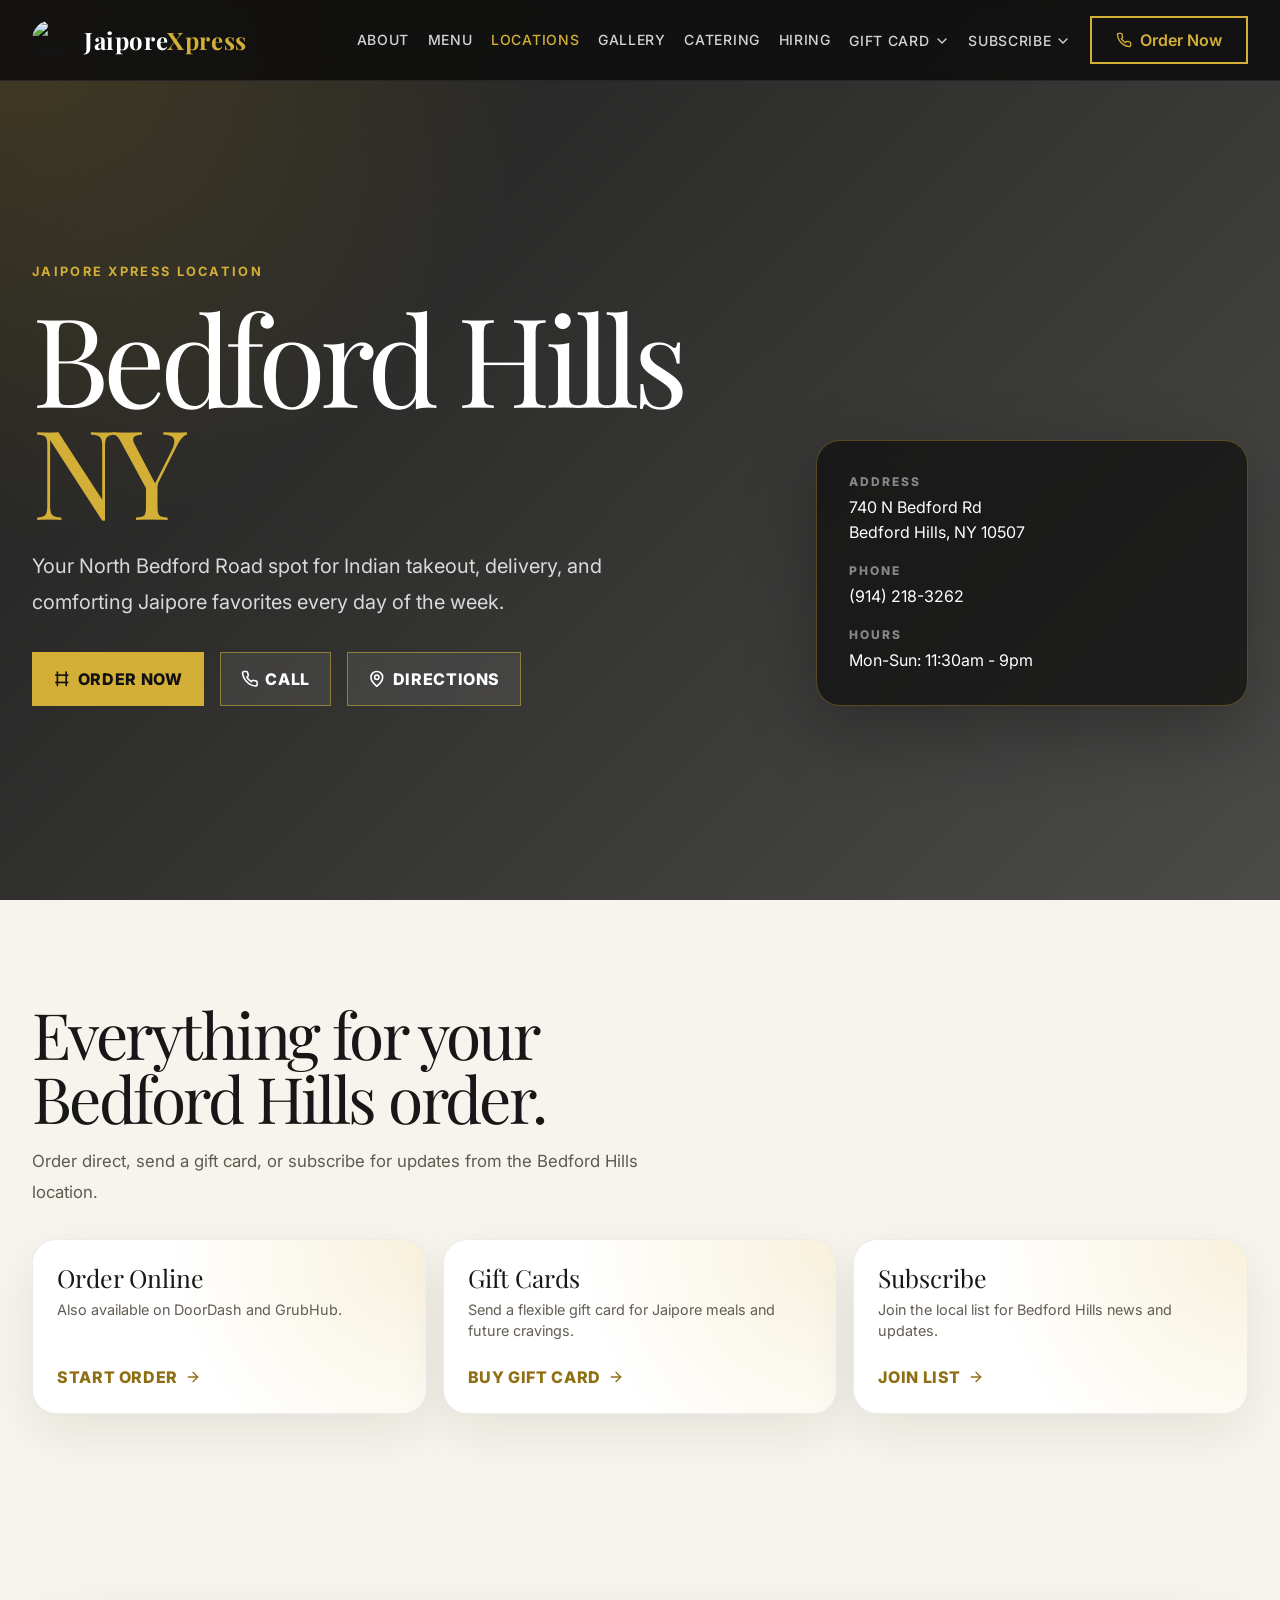
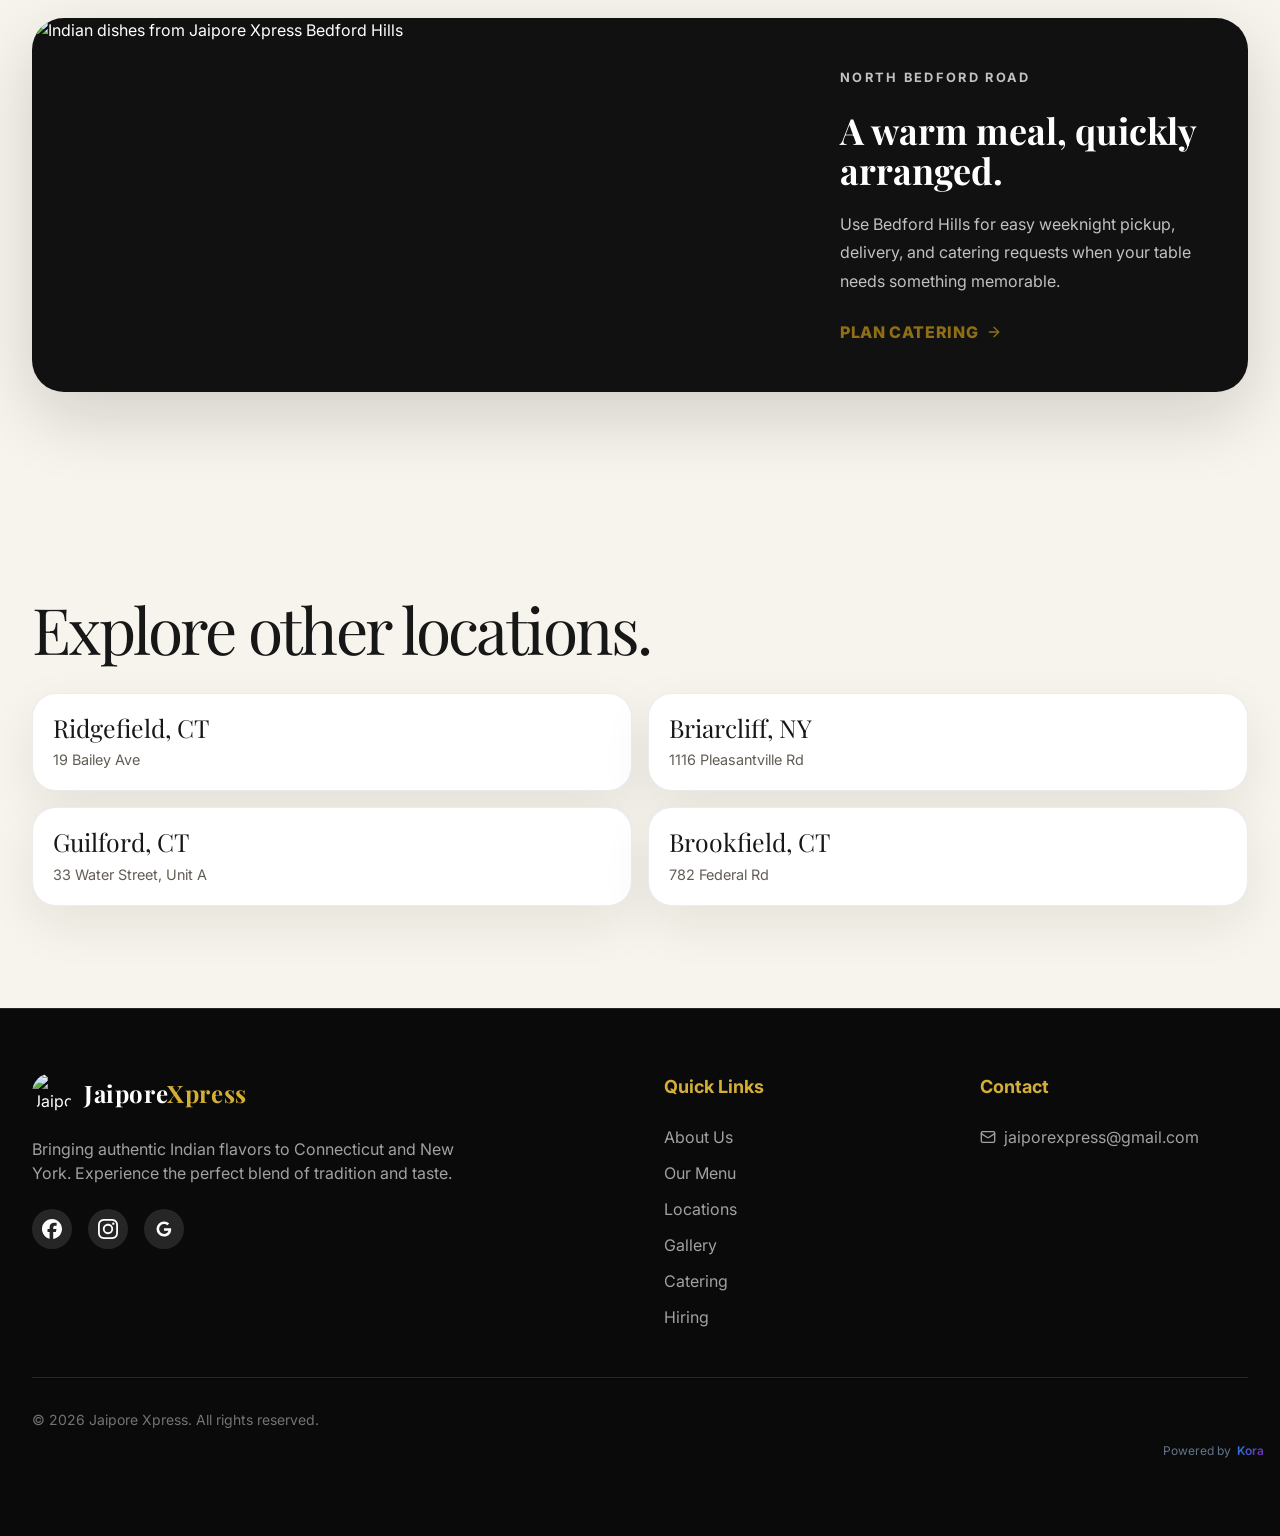
==== bedford-hills.html @ 1af0e1e6 "Agent V2 website undo" ====
<!DOCTYPE html>

<html class="scroll-smooth" lang="en">
<head>
<!-- KORA_TRACKING_GTM_HEAD_START -->
<!-- Google Tag Manager -->
<script>(function(w,d,s,l,i){w[l]=w[l]||[];w[l].push({'gtm.start':
new Date().getTime(),event:'gtm.js'});var f=d.getElementsByTagName(s)[0],
j=d.createElement(s),dl=l!='dataLayer'?'&l='+l:'';j.async=true;j.src=
'https://www.googletagmanager.com/gtm.js?id='+i+dl;f.parentNode.insertBefore(j,f);
})(window,document,'script','dataLayer','GTM-M8MXGZN4');</script>
<!-- End Google Tag Manager -->
<!-- KORA_TRACKING_GTM_HEAD_END -->

<meta charset="utf-8"/>
<meta content="width=device-width, initial-scale=1.0" name="viewport"/>
<title>Jaipore Xpress Bedford Hills, NY - Order Indian Food Online</title>
<meta content="Visit Jaipore Xpress in Bedford Hills, NY for fresh Indian takeout, delivery, gift cards, and local updates from North Bedford Road." name="description"/>
<meta content="Jaipore Xpress Bedford Hills, NY" property="og:title"/>
<meta content="Order Indian food, buy gift cards, subscribe for updates, or get directions to Jaipore Xpress in Bedford Hills, NY." property="og:description"/>
<meta content="website" property="og:type"/>
<meta content="https://quseprdus1.blob.core.windows.net/kora-business-images/user-media/baf7c43c-6d3d-419a-a4bb-284a47e2ac01/de8c94d8-887e-4625-825f-ec262dbc28df/1781246461_3sbsud.jpg" property="og:image"/>
<meta content="summary_large_image" name="twitter:card"/>
<link href="assets/styles.css" rel="stylesheet"/>
<link href="assets/site-pages.css" rel="stylesheet"/>
<script type="application/ld+json">{
  "@context": "https://schema.org",
  "@type": "Restaurant",
  "name": "Jaipore Xpress Bedford Hills",
  "servesCuisine": "Indian",
  "priceRange": "$$",
  "telephone": "+1-914-218-3262",
  "address": {
    "@type": "PostalAddress",
    "streetAddress": "740 N Bedford Rd",
    "addressLocality": "Bedford Hills",
    "addressRegion": "NY",
    "postalCode": "10507",
    "addressCountry": "US"
  },
  "openingHours": "Mo-Su 11:30-21:00",
  "hasMenu": "https://www.toasttab.com/jaiporebedford/v2/online-order#!",
  "url": "https://jaiporexpress.com/bedford-hills"
}</script>
<!-- KORA_GOOGLE_FONTS_START -->
<link rel="preconnect" href="https://fonts.googleapis.com">
<link rel="preconnect" href="https://fonts.gstatic.com" crossorigin>
<link rel="preload" as="style" href="https://fonts.googleapis.com/css2?family=Playfair+Display:wght@400;600;700&amp;family=Inter:wght@400;600;700&amp;display=swap" onload="this.onload=null;this.rel='stylesheet'">
<noscript><link rel="stylesheet" href="https://fonts.googleapis.com/css2?family=Playfair+Display:wght@400;600;700&amp;family=Inter:wght@400;600;700&amp;display=swap"></noscript>
<!-- KORA_GOOGLE_FONTS_END -->
<meta content="index, follow" name="robots"/>
<link href="https://jaiporexpress.com/bedford-hills" rel="canonical">
<meta content="https://jaiporexpress.com/bedford-hills" property="og:url"/>

</link></link></link><!-- KORA_FAVICON_START -->
<link href="https://quseprdus1.blob.core.windows.net/kora-business-images/user-media/baf7c43c-6d3d-419a-a4bb-284a47e2ac01/de8c94d8-887e-4625-825f-ec262dbc28df/1781245809_m58x0r.png" rel="icon" type="image/png"/>
<link href="https://quseprdus1.blob.core.windows.net/kora-business-images/user-media/baf7c43c-6d3d-419a-a4bb-284a47e2ac01/de8c94d8-887e-4625-825f-ec262dbc28df/1781245809_m58x0r.png" rel="apple-touch-icon"/>
<!-- KORA_FAVICON_END -->
</head>
<body class="location-page antialiased" data-page="locations">
<div id="site-header"></div>
<main id="main-content">
<section class="location-hero" style="--location-hero-image: url('https://quseprdus1.blob.core.windows.net/kora-business-images/user-media/baf7c43c-6d3d-419a-a4bb-284a47e2ac01/de8c94d8-887e-4625-825f-ec262dbc28df/1781246461_3sbsud.jpg');">
<div class="location-hero-inner"><div class="location-hero-grid"><div>
<p class="location-eyebrow">Jaipore Xpress location</p>
<h1 class="location-hero-title">Bedford Hills <span>NY</span></h1>
<p class="location-hero-copy">Your North Bedford Road spot for Indian takeout, delivery, and comforting Jaipore favorites every day of the week.</p>
<div class="location-hero-actions">
<a class="location-btn location-btn-primary" href="https://www.toasttab.com/jaiporebedford/v2/online-order#!" rel="noopener noreferrer" target="_blank"><svg aria-hidden="true" fill="none" stroke="currentColor" viewbox="0 0 24 24"><path d="M6 2v20"></path><path d="M18 2v20"></path><path d="M3 7h18"></path><path d="M3 17h18"></path></svg>Order Now</a>
<a class="location-btn location-btn-secondary" href="tel:914-218-3262"><svg aria-hidden="true" fill="none" stroke="currentColor" viewbox="0 0 24 24"><path d="M22 16.92v3a2 2 0 0 1-2.18 2 19.8 19.8 0 0 1-8.63-3.07 19.5 19.5 0 0 1-6-6A19.8 19.8 0 0 1 2.12 4.18 2 2 0 0 1 4.11 2h3a2 2 0 0 1 2 1.72c.13.98.36 1.95.7 2.87a2 2 0 0 1-.45 2.11L8.09 9.91a16 16 0 0 0 6 6l1.21-1.27a2 2 0 0 1 2.11-.45c.92.34 1.89.57 2.87.7A2 2 0 0 1 22 16.92z"></path></svg>Call</a>
<a class="location-btn location-btn-secondary" href="https://www.google.com/maps/search/?api=1&amp;query=740%20N%20Bedford%20Rd%20Bedford%20Hills%20NY%2010507" rel="noopener noreferrer" target="_blank"><svg aria-hidden="true" fill="none" stroke="currentColor" viewbox="0 0 24 24"><path d="M20 10c0 5-5.5 10.2-7.4 11.8a1 1 0 0 1-1.2 0C9.5 20.2 4 15 4 10a8 8 0 1 1 16 0z"></path><circle cx="12" cy="10" r="3"></circle></svg>Directions</a>
</div></div>
<aside aria-label="Bedford Hills location details" class="location-hero-card"><dl>
<div><dt>Address</dt><dd>740 N Bedford Rd<br/>Bedford Hills, NY 10507</dd></div>
<div><dt>Phone</dt><dd><a href="tel:914-218-3262">(914) 218-3262</a></dd></div>
<div><dt>Hours</dt><dd>Mon-Sun: 11:30am - 9pm</dd></div>
</dl></aside></div></div>
</section>
<section class="location-section"><div class="location-section-inner">
<div class="location-section-heading"><h2>Everything for your Bedford Hills order.</h2><p>Order direct, send a gift card, or subscribe for updates from the Bedford Hills location.</p></div>
<div class="location-action-grid">
<article class="location-action-card"><div><h3>Order Online</h3><p>Also available on DoorDash and GrubHub.</p></div><a class="location-card-link" href="https://www.toasttab.com/jaiporebedford/v2/online-order#!" rel="noopener noreferrer" target="_blank">Start order</a></article>
<article class="location-action-card"><div><h3>Gift Cards</h3><p>Send a flexible gift card for Jaipore meals and future cravings.</p></div><a class="location-card-link" href="https://www.toasttab.com/jaiporebedford/giftcards" rel="noopener noreferrer" target="_blank">Buy gift card</a></article>
<article class="location-action-card"><div><h3>Subscribe</h3><p>Join the local list for Bedford Hills news and updates.</p></div><a class="location-card-link" href="https://www.toasttab.com/jaiporebedford/marketing-signup" rel="noopener noreferrer" target="_blank">Join list</a></article>
</div></div></section>
<section class="location-section pt-0"><div class="location-section-inner"><div class="location-feature"><div class="location-feature-grid">
<img alt="Indian dishes from Jaipore Xpress Bedford Hills" loading="lazy" src="https://quseprdus1.blob.core.windows.net/kora-business-images/user-media/baf7c43c-6d3d-419a-a4bb-284a47e2ac01/de8c94d8-887e-4625-825f-ec262dbc28df/1781246469_ri03nk.jpg"/>
<div class="location-feature-copy"><p class="location-eyebrow">North Bedford Road</p><h2 class="font-display text-4xl font-bold mb-5">A warm meal, quickly arranged.</h2><p>Use Bedford Hills for easy weeknight pickup, delivery, and catering requests when your table needs something memorable.</p><a class="location-card-link" href="catering.html">Plan catering</a></div>
</div></div></div></section>
<section class="location-section pt-0"><div class="location-section-inner"><div class="location-section-heading"><h2>Explore other locations.</h2></div><div class="location-nearby-grid">
<a class="location-nearby-card" href="ridgefield.html"><h3>Ridgefield, CT</h3><p>19 Bailey Ave</p></a>
<a class="location-nearby-card" href="briarcliff.html"><h3>Briarcliff, NY</h3><p>1116 Pleasantville Rd</p></a>
<a class="location-nearby-card" href="guilford.html"><h3>Guilford, CT</h3><p>33 Water Street, Unit A</p></a>
<a class="location-nearby-card" href="brookfield.html"><h3>Brookfield, CT</h3><p>782 Federal Rd</p></a>
</div></div></section>
</main>
<nav aria-label="Quick location actions" class="location-mobile-actions"><div class="location-mobile-hours"><span>Hours</span><strong>Mon-Sun: 11:30am - 9pm</strong></div><a href="https://www.toasttab.com/jaiporebedford/v2/online-order#!" rel="noopener noreferrer" target="_blank">Order</a><a href="tel:914-218-3262">Call</a><a href="https://www.google.com/maps/search/?api=1&amp;query=740%20N%20Bedford%20Rd%20Bedford%20Hills%20NY%2010507" rel="noopener noreferrer" target="_blank">Map</a></nav>
<div id="site-footer"></div>
<script defer="" src="js/includes.js"></script>

<!-- KORA_TRACKING_EVENTS_START -->
<script>
  window.dataLayer = window.dataLayer || [];

  function trackEvent(eventName, params) {
    window.dataLayer.push(Object.assign({ event: eventName }, params || {}));
  }

  document.addEventListener('DOMContentLoaded', function () {
    function cleanText(value) {
      return (value || '').replace(/\s+/g, ' ').trim();
    }

    function toPath(href) {
      try {
        if (!href) return null;
        var url = new URL(href, window.location.origin);
        return url.pathname || '/';
      } catch (e) {
        return null;
      }
    }

    document.querySelectorAll('button, a').forEach(function (el) {
      el.addEventListener('click', function () {
        var clickId =
          el.getAttribute('data-kora-click-id') ||
          el.getAttribute('data-analytics-id') ||
          el.getAttribute('id') ||
          null;
        var clickLabel =
          el.getAttribute('data-kora-click-label') ||
          cleanText(el.innerText || el.textContent || '') ||
          null;
        var href = el.getAttribute('href') || null;
        trackEvent('button_click', {
          click_id: clickId,
          click_label: clickLabel,
          page_path: window.location.pathname || '/',
          link_url: href,
          element_id: el.getAttribute('id') || null,
          element_class: el.getAttribute('class') || null,
          link_path: toPath(href),
        });
      });
    });
  });
</script>
<!-- KORA_TRACKING_EVENTS_END -->
<!-- KORA_BRANDING_FOOTER_SCRIPT_START -->
<script>
(function () {
  var koraUrl = "https://askkora.ai";
  var muted = "#64748b";
  var blue = "#1E88E5";
  var purple = "#7B1FA2";
  var startMarker = 'KORA_' + 'BRANDING_FOOTER_START';
  var endMarker = 'KORA_' + 'BRANDING_FOOTER_END';
  var selector = '[data-kora-branding-footer="true"], .kora-powered-by';

  function removeExisting() {
    document.querySelectorAll(selector).forEach(function (node) {
      if (node && node.parentNode) node.parentNode.removeChild(node);
    });
    var walker = document.createTreeWalker(document.documentElement, NodeFilter.SHOW_COMMENT);
    var comments = [];
    while (walker.nextNode()) {
      if (walker.currentNode.nodeValue.indexOf(startMarker) !== -1 || walker.currentNode.nodeValue.indexOf(endMarker) !== -1) {
        comments.push(walker.currentNode);
      }
    }
    comments.forEach(function (node) {
      if (node && node.parentNode) node.parentNode.removeChild(node);
    });
  }

  function buildBranding() {
    var wrapper = document.createElement('div');
    wrapper.className = 'kora-powered-by';
    wrapper.setAttribute('data-kora-branding-footer', 'true');
    wrapper.style.cssText = 'display:flex;justify-content:flex-end;align-items:center;gap:0.35rem;padding:0.75rem 1rem;font-size:0.75rem;';
    wrapper.innerHTML = '<span style="color:' + muted + '">Powered by</span>' +
      '<a href="' + koraUrl + '" target="_blank" rel="nofollow noopener noreferrer" style="text-decoration:none;font-weight:600;background:linear-gradient(135deg,' + blue + ',' + purple + ');-webkit-background-clip:text;background-clip:text;-webkit-text-fill-color:transparent">Kora</a>';
    return wrapper;
  }

  function targetFooter(allowFallback) {
    var footer = document.querySelector('footer');
    if (footer) return footer;
    if (!allowFallback) return null;
    return document.getElementById('site-footer') || document.body;
  }

  function placeBranding(allowFallback) {
    var target = targetFooter(allowFallback);
    if (!target) return false;
    removeExisting();
    target.appendChild(document.createComment(' ' + startMarker + ' '));
    target.appendChild(buildBranding());
    target.appendChild(document.createComment(' ' + endMarker + ' '));
    return target.tagName && target.tagName.toLowerCase() === 'footer';
  }

  function start() {
    if (placeBranding(false)) return;
    var observer = new MutationObserver(function () {
      if (placeBranding(false)) observer.disconnect();
    });
    observer.observe(document.documentElement, { childList: true, subtree: true });
    window.setTimeout(function () { observer.disconnect(); placeBranding(true); }, 3000);
  }

  if (document.readyState === 'loading') {
    document.addEventListener('DOMContentLoaded', start);
  } else {
    start();
  }
}());
</script>
<!-- KORA_BRANDING_FOOTER_SCRIPT_END -->
</body>
</html>
---- assets/styles.css ----
/*! tailwindcss v4.2.1 | MIT License | https://tailwindcss.com */
@layer properties{@supports (((-webkit-hyphens:none)) and (not (margin-trim:inline))) or ((-moz-orient:inline) and (not (color:rgb(from red r g b)))){*,:before,:after,::backdrop{--tw-translate-x:0;--tw-translate-y:0;--tw-translate-z:0;--tw-rotate-x:initial;--tw-rotate-y:initial;--tw-rotate-z:initial;--tw-skew-x:initial;--tw-skew-y:initial;--tw-space-y-reverse:0;--tw-space-x-reverse:0;--tw-border-style:solid;--tw-gradient-position:initial;--tw-gradient-from:#0000;--tw-gradient-via:#0000;--tw-gradient-to:#0000;--tw-gradient-stops:initial;--tw-gradient-via-stops:initial;--tw-gradient-from-position:0%;--tw-gradient-via-position:50%;--tw-gradient-to-position:100%;--tw-leading:initial;--tw-font-weight:initial;--tw-tracking:initial;--tw-shadow:0 0 #0000;--tw-shadow-color:initial;--tw-shadow-alpha:100%;--tw-inset-shadow:0 0 #0000;--tw-inset-shadow-color:initial;--tw-inset-shadow-alpha:100%;--tw-ring-color:initial;--tw-ring-shadow:0 0 #0000;--tw-inset-ring-color:initial;--tw-inset-ring-shadow:0 0 #0000;--tw-ring-inset:initial;--tw-ring-offset-width:0px;--tw-ring-offset-color:#fff;--tw-ring-offset-shadow:0 0 #0000;--tw-blur:initial;--tw-brightness:initial;--tw-contrast:initial;--tw-grayscale:initial;--tw-hue-rotate:initial;--tw-invert:initial;--tw-opacity:initial;--tw-saturate:initial;--tw-sepia:initial;--tw-drop-shadow:initial;--tw-drop-shadow-color:initial;--tw-drop-shadow-alpha:100%;--tw-drop-shadow-size:initial;--tw-backdrop-blur:initial;--tw-backdrop-brightness:initial;--tw-backdrop-contrast:initial;--tw-backdrop-grayscale:initial;--tw-backdrop-hue-rotate:initial;--tw-backdrop-invert:initial;--tw-backdrop-opacity:initial;--tw-backdrop-saturate:initial;--tw-backdrop-sepia:initial;--tw-duration:initial;--tw-ease:initial;--tw-scale-x:1;--tw-scale-y:1;--tw-scale-z:1}}}@layer theme{:root,:host{--font-sans:ui-sans-serif, system-ui, sans-serif, "Apple Color Emoji", "Segoe UI Emoji", "Segoe UI Symbol", "Noto Color Emoji";--font-mono:ui-monospace, SFMono-Regular, Menlo, Monaco, Consolas, "Liberation Mono", "Courier New", monospace;--color-red-600:oklch(57.7% .245 27.325);--color-orange-600:oklch(64.6% .222 41.116);--color-yellow-500:oklch(79.5% .184 86.047);--color-yellow-600:oklch(68.1% .162 75.834);--color-green-600:oklch(62.7% .194 149.214);--color-neutral-50:oklch(98.5% 0 0);--color-neutral-100:oklch(97% 0 0);--color-neutral-200:oklch(92.2% 0 0);--color-neutral-300:oklch(87% 0 0);--color-neutral-400:oklch(70.8% 0 0);--color-neutral-500:oklch(55.6% 0 0);--color-neutral-600:oklch(43.9% 0 0);--color-neutral-700:oklch(37.1% 0 0);--color-neutral-800:oklch(26.9% 0 0);--color-neutral-900:oklch(20.5% 0 0);--color-neutral-950:oklch(14.5% 0 0);--color-black:#000;--color-white:#fff;--spacing:.25rem;--container-md:28rem;--container-xl:36rem;--container-2xl:42rem;--container-7xl:80rem;--text-xs:.75rem;--text-xs--line-height:calc(1 / .75);--text-sm:.875rem;--text-sm--line-height:calc(1.25 / .875);--text-base:1rem;--text-base--line-height:calc(1.5 / 1);--text-lg:1.125rem;--text-lg--line-height:calc(1.75 / 1.125);--text-xl:1.25rem;--text-xl--line-height:calc(1.75 / 1.25);--text-2xl:1.5rem;--text-2xl--line-height:calc(2 / 1.5);--text-3xl:1.875rem;--text-3xl--line-height:calc(2.25 / 1.875);--text-4xl:2.25rem;--text-4xl--line-height:calc(2.5 / 2.25);--text-5xl:3rem;--text-5xl--line-height:1;--text-6xl:3.75rem;--text-6xl--line-height:1;--text-7xl:4.5rem;--text-7xl--line-height:1;--text-8xl:6rem;--text-8xl--line-height:1;--font-weight-normal:400;--font-weight-medium:500;--font-weight-semibold:600;--font-weight-bold:700;--tracking-wide:.025em;--tracking-wider:.05em;--leading-tight:1.25;--leading-relaxed:1.625;--radius-md:.375rem;--radius-lg:.5rem;--radius-xl:.75rem;--radius-2xl:1rem;--animate-bounce:bounce 1s infinite;--default-transition-duration:.15s;--default-transition-timing-function:cubic-bezier(.4, 0, .2, 1);--default-font-family:var(--font-sans);--default-mono-font-family:var(--font-mono)}}@layer base{*,:after,:before,::backdrop{box-sizing:border-box;border:0 solid;margin:0;padding:0}::file-selector-button{box-sizing:border-box;border:0 solid;margin:0;padding:0}html,:host{-webkit-text-size-adjust:100%;tab-size:4;line-height:1.5;font-family:var(--default-font-family,ui-sans-serif, system-ui, sans-serif, "Apple Color Emoji", "Segoe UI Emoji", "Segoe UI Symbol", "Noto Color Emoji");font-feature-settings:var(--default-font-feature-settings,normal);font-variation-settings:var(--default-font-variation-settings,normal);-webkit-tap-highlight-color:transparent}hr{height:0;color:inherit;border-top-width:1px}abbr:where([title]){-webkit-text-decoration:underline dotted;text-decoration:underline dotted}h1,h2,h3,h4,h5,h6{font-size:inherit;font-weight:inherit}a{color:inherit;-webkit-text-decoration:inherit;-webkit-text-decoration:inherit;-webkit-text-decoration:inherit;text-decoration:inherit}b,strong{font-weight:bolder}code,kbd,samp,pre{font-family:var(--default-mono-font-family,ui-monospace, SFMono-Regular, Menlo, Monaco, Consolas, "Liberation Mono", "Courier New", monospace);font-feature-settings:var(--default-mono-font-feature-settings,normal);font-variation-settings:var(--default-mono-font-variation-settings,normal);font-size:1em}small{font-size:80%}sub,sup{vertical-align:baseline;font-size:75%;line-height:0;position:relative}sub{bottom:-.25em}sup{top:-.5em}table{text-indent:0;border-color:inherit;border-collapse:collapse}:-moz-focusring{outline:auto}progress{vertical-align:baseline}summary{display:list-item}ol,ul,menu{list-style:none}img,svg,video,canvas,audio,iframe,embed,object{vertical-align:middle;display:block}img,video{max-width:100%;height:auto}button,input,select,optgroup,textarea{font:inherit;font-feature-settings:inherit;font-variation-settings:inherit;letter-spacing:inherit;color:inherit;opacity:1;background-color:#0000;border-radius:0}::file-selector-button{font:inherit;font-feature-settings:inherit;font-variation-settings:inherit;letter-spacing:inherit;color:inherit;opacity:1;background-color:#0000;border-radius:0}:where(select:is([multiple],[size])) optgroup{font-weight:bolder}:where(select:is([multiple],[size])) optgroup option{padding-inline-start:20px}::file-selector-button{margin-inline-end:4px}::placeholder{opacity:1}@supports (not ((-webkit-appearance:-apple-pay-button))) or (contain-intrinsic-size:1px){::placeholder{color:currentColor}@supports (color:color-mix(in lab, red, red)){::placeholder{color:color-mix(in oklab, currentcolor 50%, transparent)}}}textarea{resize:vertical}::-webkit-search-decoration{-webkit-appearance:none}::-webkit-date-and-time-value{min-height:1lh;text-align:inherit}::-webkit-datetime-edit{display:inline-flex}::-webkit-datetime-edit-fields-wrapper{padding:0}::-webkit-datetime-edit{padding-block:0}::-webkit-datetime-edit-year-field{padding-block:0}::-webkit-datetime-edit-month-field{padding-block:0}::-webkit-datetime-edit-day-field{padding-block:0}::-webkit-datetime-edit-hour-field{padding-block:0}::-webkit-datetime-edit-minute-field{padding-block:0}::-webkit-datetime-edit-second-field{padding-block:0}::-webkit-datetime-edit-millisecond-field{padding-block:0}::-webkit-datetime-edit-meridiem-field{padding-block:0}::-webkit-calendar-picker-indicator{line-height:1}:-moz-ui-invalid{box-shadow:none}button,input:where([type=button],[type=reset],[type=submit]){appearance:button}::file-selector-button{appearance:button}::-webkit-inner-spin-button{height:auto}::-webkit-outer-spin-button{height:auto}[hidden]:where(:not([hidden=until-found])){display:none!important}}@layer components;@layer utilities{.invisible{visibility:hidden}.visible{visibility:visible}.absolute{position:absolute}.fixed{position:fixed}.relative{position:relative}.sticky{position:sticky}.inset-0{inset:calc(var(--spacing) * 0)}.start{inset-inline-start:var(--spacing)}.-top-3{top:calc(var(--spacing) * -3)}.-top-4{top:calc(var(--spacing) * -4)}.top-1\/2{top:50%}.-right-3{right:calc(var(--spacing) * -3)}.-right-4{right:calc(var(--spacing) * -4)}.-right-6{right:calc(var(--spacing) * -6)}.right-4{right:calc(var(--spacing) * 4)}.-bottom-4{bottom:calc(var(--spacing) * -4)}.-bottom-6{bottom:calc(var(--spacing) * -6)}.bottom-10{bottom:calc(var(--spacing) * 10)}.-left-4{left:calc(var(--spacing) * -4)}.left-0{left:calc(var(--spacing) * 0)}.left-1\/2{left:50%}.left-4{left:calc(var(--spacing) * 4)}.z-10{z-index:10}.z-50{z-index:50}.col-span-2{grid-column:span 2/span 2}.container{width:100%}@media (min-width:40rem){.container{max-width:40rem}}@media (min-width:48rem){.container{max-width:48rem}}@media (min-width:64rem){.container{max-width:64rem}}@media (min-width:80rem){.container{max-width:80rem}}@media (min-width:96rem){.container{max-width:96rem}}.mx-4{margin-inline:calc(var(--spacing) * 4)}.mx-auto{margin-inline:auto}.-mt-8{margin-top:calc(var(--spacing) * -8)}.mt-1{margin-top:calc(var(--spacing) * 1)}.mt-2{margin-top:calc(var(--spacing) * 2)}.mt-3{margin-top:calc(var(--spacing) * 3)}.mt-6{margin-top:calc(var(--spacing) * 6)}.mt-16{margin-top:calc(var(--spacing) * 16)}.mb-1{margin-bottom:calc(var(--spacing) * 1)}.mb-2{margin-bottom:calc(var(--spacing) * 2)}.mb-3{margin-bottom:calc(var(--spacing) * 3)}.mb-4{margin-bottom:calc(var(--spacing) * 4)}.mb-5{margin-bottom:calc(var(--spacing) * 5)}.mb-6{margin-bottom:calc(var(--spacing) * 6)}.mb-8{margin-bottom:calc(var(--spacing) * 8)}.mb-12{margin-bottom:calc(var(--spacing) * 12)}.mb-16{margin-bottom:calc(var(--spacing) * 16)}.ml-3{margin-left:calc(var(--spacing) * 3)}.block{display:block}.flex{display:flex}.grid{display:grid}.hidden{display:none}.inline{display:inline}.inline-flex{display:inline-flex}.table{display:table}.aspect-square{aspect-ratio:1}.h-1{height:calc(var(--spacing) * 1)}.h-4{height:calc(var(--spacing) * 4)}.h-5{height:calc(var(--spacing) * 5)}.h-6{height:calc(var(--spacing) * 6)}.h-10{height:calc(var(--spacing) * 10)}.h-11{height:calc(var(--spacing) * 11)}.h-12{height:calc(var(--spacing) * 12)}.h-20{height:calc(var(--spacing) * 20)}.h-24{height:calc(var(--spacing) * 24)}.h-80{height:calc(var(--spacing) * 80)}.h-\[500px\]{height:500px}.h-auto{height:auto}.h-full{height:100%}.min-h-screen{min-height:100vh}.w-4{width:calc(var(--spacing) * 4)}.w-5{width:calc(var(--spacing) * 5)}.w-6{width:calc(var(--spacing) * 6)}.w-10{width:calc(var(--spacing) * 10)}.w-11{width:calc(var(--spacing) * 11)}.w-12{width:calc(var(--spacing) * 12)}.w-16{width:calc(var(--spacing) * 16)}.w-24{width:calc(var(--spacing) * 24)}.w-56{width:calc(var(--spacing) * 56)}.w-full{width:100%}.max-w-2xl{max-width:var(--container-2xl)}.max-w-7xl{max-width:var(--container-7xl)}.max-w-md{max-width:var(--container-md)}.max-w-xl{max-width:var(--container-xl)}.flex-shrink{flex-shrink:1}.-translate-x-1\/2{--tw-translate-x:calc(calc(1 / 2 * 100%) * -1);translate:var(--tw-translate-x) var(--tw-translate-y)}.-translate-y-1\/2{--tw-translate-y:calc(calc(1 / 2 * 100%) * -1);translate:var(--tw-translate-x) var(--tw-translate-y)}.transform{transform:var(--tw-rotate-x,) var(--tw-rotate-y,) var(--tw-rotate-z,) var(--tw-skew-x,) var(--tw-skew-y,)}.animate-bounce{animation:var(--animate-bounce)}.cursor-pointer{cursor:pointer}.resize{resize:both}.scroll-mt-6{scroll-margin-top:calc(var(--spacing) * 6)}.grid-cols-1{grid-template-columns:repeat(1,minmax(0,1fr))}.grid-cols-2{grid-template-columns:repeat(2,minmax(0,1fr))}.grid-cols-3{grid-template-columns:repeat(3,minmax(0,1fr))}.flex-col{flex-direction:column}.flex-wrap{flex-wrap:wrap}.items-center{align-items:center}.items-start{align-items:flex-start}.justify-between{justify-content:space-between}.justify-center{justify-content:center}.gap-1{gap:calc(var(--spacing) * 1)}.gap-2{gap:calc(var(--spacing) * 2)}.gap-3{gap:calc(var(--spacing) * 3)}.gap-6{gap:calc(var(--spacing) * 6)}.gap-10{gap:calc(var(--spacing) * 10)}.gap-12{gap:calc(var(--spacing) * 12)}.gap-16{gap:calc(var(--spacing) * 16)}:where(.space-y-1>:not(:last-child)){--tw-space-y-reverse:0;margin-block-start:calc(calc(var(--spacing) * 1) * var(--tw-space-y-reverse));margin-block-end:calc(calc(var(--spacing) * 1) * calc(1 - var(--tw-space-y-reverse)))}:where(.space-y-3>:not(:last-child)){--tw-space-y-reverse:0;margin-block-start:calc(calc(var(--spacing) * 3) * var(--tw-space-y-reverse));margin-block-end:calc(calc(var(--spacing) * 3) * calc(1 - var(--tw-space-y-reverse)))}:where(.space-y-4>:not(:last-child)){--tw-space-y-reverse:0;margin-block-start:calc(calc(var(--spacing) * 4) * var(--tw-space-y-reverse));margin-block-end:calc(calc(var(--spacing) * 4) * calc(1 - var(--tw-space-y-reverse)))}:where(.space-y-6>:not(:last-child)){--tw-space-y-reverse:0;margin-block-start:calc(calc(var(--spacing) * 6) * var(--tw-space-y-reverse));margin-block-end:calc(calc(var(--spacing) * 6) * calc(1 - var(--tw-space-y-reverse)))}:where(.space-y-8>:not(:last-child)){--tw-space-y-reverse:0;margin-block-start:calc(calc(var(--spacing) * 8) * var(--tw-space-y-reverse));margin-block-end:calc(calc(var(--spacing) * 8) * calc(1 - var(--tw-space-y-reverse)))}:where(.space-x-3>:not(:last-child)){--tw-space-x-reverse:0;margin-inline-start:calc(calc(var(--spacing) * 3) * var(--tw-space-x-reverse));margin-inline-end:calc(calc(var(--spacing) * 3) * calc(1 - var(--tw-space-x-reverse)))}:where(.space-x-4>:not(:last-child)){--tw-space-x-reverse:0;margin-inline-start:calc(calc(var(--spacing) * 4) * var(--tw-space-x-reverse));margin-inline-end:calc(calc(var(--spacing) * 4) * calc(1 - var(--tw-space-x-reverse)))}.overflow-hidden{overflow:hidden}.scroll-smooth{scroll-behavior:smooth}.rounded{border-radius:.25rem}.rounded-2xl{border-radius:var(--radius-2xl)}.rounded-full{border-radius:3.40282e38px}.rounded-lg{border-radius:var(--radius-lg)}.rounded-md{border-radius:var(--radius-md)}.rounded-none{border-radius:0}.rounded-xl{border-radius:var(--radius-xl)}.border{border-style:var(--tw-border-style);border-width:1px}.border-2{border-style:var(--tw-border-style);border-width:2px}.border-t{border-top-style:var(--tw-border-style);border-top-width:1px}.border-t-4{border-top-style:var(--tw-border-style);border-top-width:4px}.border-r-4{border-right-style:var(--tw-border-style);border-right-width:4px}.border-b{border-bottom-style:var(--tw-border-style);border-bottom-width:1px}.border-b-4{border-bottom-style:var(--tw-border-style);border-bottom-width:4px}.border-l{border-left-style:var(--tw-border-style);border-left-width:1px}.border-l-4{border-left-style:var(--tw-border-style);border-left-width:4px}.border-neutral-200{border-color:var(--color-neutral-200)}.border-neutral-300{border-color:var(--color-neutral-300)}.border-neutral-700{border-color:var(--color-neutral-700)}.border-neutral-800{border-color:var(--color-neutral-800)}.border-white\/40{border-color:#fff6}@supports (color:color-mix(in lab, red, red)){.border-white\/40{border-color:color-mix(in oklab, var(--color-white) 40%, transparent)}}.bg-black{background-color:var(--color-black)}.bg-black\/30{background-color:#0000004d}@supports (color:color-mix(in lab, red, red)){.bg-black\/30{background-color:color-mix(in oklab, var(--color-black) 30%, transparent)}}.bg-black\/65{background-color:#000000a6}@supports (color:color-mix(in lab, red, red)){.bg-black\/65{background-color:color-mix(in oklab, var(--color-black) 65%, transparent)}}.bg-neutral-50{background-color:var(--color-neutral-50)}.bg-neutral-100{background-color:var(--color-neutral-100)}.bg-neutral-800{background-color:var(--color-neutral-800)}.bg-neutral-900{background-color:var(--color-neutral-900)}.bg-neutral-900\/95{background-color:#171717f2}@supports (color:color-mix(in lab, red, red)){.bg-neutral-900\/95{background-color:color-mix(in oklab, var(--color-neutral-900) 95%, transparent)}}.bg-neutral-950{background-color:var(--color-neutral-950)}.bg-transparent{background-color:#0000}.bg-white{background-color:var(--color-white)}.bg-gradient-to-r{--tw-gradient-position:to right in oklab;background-image:linear-gradient(var(--tw-gradient-stops))}.to-yellow-600{--tw-gradient-to:var(--color-yellow-600);--tw-gradient-stops:var(--tw-gradient-via-stops,var(--tw-gradient-position), var(--tw-gradient-from) var(--tw-gradient-from-position), var(--tw-gradient-to) var(--tw-gradient-to-position))}.bg-clip-text{-webkit-background-clip:text;background-clip:text}.object-contain{object-fit:contain}.object-cover{object-fit:cover}.p-1\.5{padding:calc(var(--spacing) * 1.5)}.p-2{padding:calc(var(--spacing) * 2)}.p-6{padding:calc(var(--spacing) * 6)}.p-8{padding:calc(var(--spacing) * 8)}.px-3{padding-inline:calc(var(--spacing) * 3)}.px-4{padding-inline:calc(var(--spacing) * 4)}.px-6{padding-inline:calc(var(--spacing) * 6)}.py-1{padding-block:calc(var(--spacing) * 1)}.py-2{padding-block:calc(var(--spacing) * 2)}.py-2\.5{padding-block:calc(var(--spacing) * 2.5)}.py-3{padding-block:calc(var(--spacing) * 3)}.py-16{padding-block:calc(var(--spacing) * 16)}.py-24{padding-block:calc(var(--spacing) * 24)}.pt-0{padding-top:calc(var(--spacing) * 0)}.pt-2{padding-top:calc(var(--spacing) * 2)}.pt-3{padding-top:calc(var(--spacing) * 3)}.pt-8{padding-top:calc(var(--spacing) * 8)}.pt-20{padding-top:calc(var(--spacing) * 20)}.pt-24{padding-top:calc(var(--spacing) * 24)}.pb-6{padding-bottom:calc(var(--spacing) * 6)}.pl-3{padding-left:calc(var(--spacing) * 3)}.text-center{text-align:center}.text-2xl{font-size:var(--text-2xl);line-height:var(--tw-leading,var(--text-2xl--line-height))}.text-3xl{font-size:var(--text-3xl);line-height:var(--tw-leading,var(--text-3xl--line-height))}.text-4xl{font-size:var(--text-4xl);line-height:var(--tw-leading,var(--text-4xl--line-height))}.text-5xl{font-size:var(--text-5xl);line-height:var(--tw-leading,var(--text-5xl--line-height))}.text-base{font-size:var(--text-base);line-height:var(--tw-leading,var(--text-base--line-height))}.text-lg{font-size:var(--text-lg);line-height:var(--tw-leading,var(--text-lg--line-height))}.text-sm{font-size:var(--text-sm);line-height:var(--tw-leading,var(--text-sm--line-height))}.text-xl{font-size:var(--text-xl);line-height:var(--tw-leading,var(--text-xl--line-height))}.text-xs{font-size:var(--text-xs);line-height:var(--tw-leading,var(--text-xs--line-height))}.leading-relaxed{--tw-leading:var(--leading-relaxed);line-height:var(--leading-relaxed)}.leading-tight{--tw-leading:var(--leading-tight);line-height:var(--leading-tight)}.font-bold{--tw-font-weight:var(--font-weight-bold);font-weight:var(--font-weight-bold)}.font-medium{--tw-font-weight:var(--font-weight-medium);font-weight:var(--font-weight-medium)}.font-normal{--tw-font-weight:var(--font-weight-normal);font-weight:var(--font-weight-normal)}.font-semibold{--tw-font-weight:var(--font-weight-semibold);font-weight:var(--font-weight-semibold)}.tracking-wide{--tw-tracking:var(--tracking-wide);letter-spacing:var(--tracking-wide)}.tracking-wider{--tw-tracking:var(--tracking-wider);letter-spacing:var(--tracking-wider)}.text-black{color:var(--color-black)}.text-green-600{color:var(--color-green-600)}.text-neutral-200{color:var(--color-neutral-200)}.text-neutral-300{color:var(--color-neutral-300)}.text-neutral-400{color:var(--color-neutral-400)}.text-neutral-500{color:var(--color-neutral-500)}.text-neutral-600{color:var(--color-neutral-600)}.text-neutral-700{color:var(--color-neutral-700)}.text-neutral-900{color:var(--color-neutral-900)}.text-orange-600{color:var(--color-orange-600)}.text-red-600{color:var(--color-red-600)}.text-transparent{color:#0000}.text-white{color:var(--color-white)}.uppercase{text-transform:uppercase}.italic{font-style:italic}.antialiased{-webkit-font-smoothing:antialiased;-moz-osx-font-smoothing:grayscale}.opacity-0{opacity:0}.opacity-100{opacity:1}.shadow-2xl{--tw-shadow:0 25px 50px -12px var(--tw-shadow-color,#00000040);box-shadow:var(--tw-inset-shadow), var(--tw-inset-ring-shadow), var(--tw-ring-offset-shadow), var(--tw-ring-shadow), var(--tw-shadow)}.shadow-lg{--tw-shadow:0 10px 15px -3px var(--tw-shadow-color,#0000001a), 0 4px 6px -4px var(--tw-shadow-color,#0000001a);box-shadow:var(--tw-inset-shadow), var(--tw-inset-ring-shadow), var(--tw-ring-offset-shadow), var(--tw-ring-shadow), var(--tw-shadow)}.shadow-md{--tw-shadow:0 4px 6px -1px var(--tw-shadow-color,#0000001a), 0 2px 4px -2px var(--tw-shadow-color,#0000001a);box-shadow:var(--tw-inset-shadow), var(--tw-inset-ring-shadow), var(--tw-ring-offset-shadow), var(--tw-ring-shadow), var(--tw-shadow)}.shadow-sm{--tw-shadow:0 1px 3px 0 var(--tw-shadow-color,#0000001a), 0 1px 2px -1px var(--tw-shadow-color,#0000001a);box-shadow:var(--tw-inset-shadow), var(--tw-inset-ring-shadow), var(--tw-ring-offset-shadow), var(--tw-ring-shadow), var(--tw-shadow)}.shadow-xl{--tw-shadow:0 20px 25px -5px var(--tw-shadow-color,#0000001a), 0 8px 10px -6px var(--tw-shadow-color,#0000001a);box-shadow:var(--tw-inset-shadow), var(--tw-inset-ring-shadow), var(--tw-ring-offset-shadow), var(--tw-ring-shadow), var(--tw-shadow)}.filter{filter:var(--tw-blur,) var(--tw-brightness,) var(--tw-contrast,) var(--tw-grayscale,) var(--tw-hue-rotate,) var(--tw-invert,) var(--tw-saturate,) var(--tw-sepia,) var(--tw-drop-shadow,)}.backdrop-blur{--tw-backdrop-blur:blur(8px);-webkit-backdrop-filter:var(--tw-backdrop-blur,) var(--tw-backdrop-brightness,) var(--tw-backdrop-contrast,) var(--tw-backdrop-grayscale,) var(--tw-backdrop-hue-rotate,) var(--tw-backdrop-invert,) var(--tw-backdrop-opacity,) var(--tw-backdrop-saturate,) var(--tw-backdrop-sepia,);backdrop-filter:var(--tw-backdrop-blur,) var(--tw-backdrop-brightness,) var(--tw-backdrop-contrast,) var(--tw-backdrop-grayscale,) var(--tw-backdrop-hue-rotate,) var(--tw-backdrop-invert,) var(--tw-backdrop-opacity,) var(--tw-backdrop-saturate,) var(--tw-backdrop-sepia,)}.backdrop-filter{-webkit-backdrop-filter:var(--tw-backdrop-blur,) var(--tw-backdrop-brightness,) var(--tw-backdrop-contrast,) var(--tw-backdrop-grayscale,) var(--tw-backdrop-hue-rotate,) var(--tw-backdrop-invert,) var(--tw-backdrop-opacity,) var(--tw-backdrop-saturate,) var(--tw-backdrop-sepia,);backdrop-filter:var(--tw-backdrop-blur,) var(--tw-backdrop-brightness,) var(--tw-backdrop-contrast,) var(--tw-backdrop-grayscale,) var(--tw-backdrop-hue-rotate,) var(--tw-backdrop-invert,) var(--tw-backdrop-opacity,) var(--tw-backdrop-saturate,) var(--tw-backdrop-sepia,)}.transition{transition-property:color,background-color,border-color,outline-color,text-decoration-color,fill,stroke,--tw-gradient-from,--tw-gradient-via,--tw-gradient-to,opacity,box-shadow,transform,translate,scale,rotate,filter,-webkit-backdrop-filter,backdrop-filter,display,content-visibility,overlay,pointer-events;transition-timing-function:var(--tw-ease,var(--default-transition-timing-function));transition-duration:var(--tw-duration,var(--default-transition-duration))}.transition-all{transition-property:all;transition-timing-function:var(--tw-ease,var(--default-transition-timing-function));transition-duration:var(--tw-duration,var(--default-transition-duration))}.transition-colors{transition-property:color,background-color,border-color,outline-color,text-decoration-color,fill,stroke,--tw-gradient-from,--tw-gradient-via,--tw-gradient-to;transition-timing-function:var(--tw-ease,var(--default-transition-timing-function));transition-duration:var(--tw-duration,var(--default-transition-duration))}.transition-opacity{transition-property:opacity;transition-timing-function:var(--tw-ease,var(--default-transition-timing-function));transition-duration:var(--tw-duration,var(--default-transition-duration))}.transition-transform{transition-property:transform,translate,scale,rotate;transition-timing-function:var(--tw-ease,var(--default-transition-timing-function));transition-duration:var(--tw-duration,var(--default-transition-duration))}.duration-500{--tw-duration:.5s;transition-duration:.5s}.duration-700{--tw-duration:.7s;transition-duration:.7s}.ease-linear{--tw-ease:linear;transition-timing-function:linear}@media (hover:hover){.group-hover\:visible:is(:where(.group):hover *){visibility:visible}.group-hover\:scale-110:is(:where(.group):hover *){--tw-scale-x:110%;--tw-scale-y:110%;--tw-scale-z:110%;scale:var(--tw-scale-x) var(--tw-scale-y)}.group-hover\:text-black:is(:where(.group):hover *){color:var(--color-black)}.group-hover\:opacity-100:is(:where(.group):hover *){opacity:1}.hover\:scale-110:hover{--tw-scale-x:110%;--tw-scale-y:110%;--tw-scale-z:110%;scale:var(--tw-scale-x) var(--tw-scale-y)}.hover\:bg-neutral-100:hover{background-color:var(--color-neutral-100)}.hover\:bg-neutral-800:hover{background-color:var(--color-neutral-800)}.hover\:bg-yellow-500:hover{background-color:var(--color-yellow-500)}.hover\:text-black:hover{color:var(--color-black)}.hover\:text-neutral-900:hover{color:var(--color-neutral-900)}.hover\:underline:hover{text-decoration-line:underline}.hover\:opacity-90:hover{opacity:.9}}.focus\:ring-2:focus{--tw-ring-shadow:var(--tw-ring-inset,) 0 0 0 calc(2px + var(--tw-ring-offset-width)) var(--tw-ring-color,currentcolor);box-shadow:var(--tw-inset-shadow), var(--tw-inset-ring-shadow), var(--tw-ring-offset-shadow), var(--tw-ring-shadow), var(--tw-shadow)}.focus\:ring-offset-2:focus{--tw-ring-offset-width:2px;--tw-ring-offset-shadow:var(--tw-ring-inset,) 0 0 0 var(--tw-ring-offset-width) var(--tw-ring-offset-color)}.focus\:outline-none:focus{--tw-outline-style:none;outline-style:none}@media (min-width:40rem){.sm\:grid-cols-2{grid-template-columns:repeat(2,minmax(0,1fr))}.sm\:flex-row{flex-direction:row}.sm\:px-6{padding-inline:calc(var(--spacing) * 6)}}@media (min-width:48rem){.md\:right-8{right:calc(var(--spacing) * 8)}.md\:left-8{left:calc(var(--spacing) * 8)}.md\:block{display:block}.md\:h-96{height:calc(var(--spacing) * 96)}.md\:grid-cols-2{grid-template-columns:repeat(2,minmax(0,1fr))}.md\:grid-cols-4{grid-template-columns:repeat(4,minmax(0,1fr))}.md\:flex-row{flex-direction:row}.md\:text-3xl{font-size:var(--text-3xl);line-height:var(--tw-leading,var(--text-3xl--line-height))}.md\:text-4xl{font-size:var(--text-4xl);line-height:var(--tw-leading,var(--text-4xl--line-height))}.md\:text-5xl{font-size:var(--text-5xl);line-height:var(--tw-leading,var(--text-5xl--line-height))}.md\:text-7xl{font-size:var(--text-7xl);line-height:var(--tw-leading,var(--text-7xl--line-height))}}@media (min-width:64rem){.lg\:flex{display:flex}.lg\:grid-cols-2{grid-template-columns:repeat(2,minmax(0,1fr))}.lg\:grid-cols-3{grid-template-columns:repeat(3,minmax(0,1fr))}.lg\:grid-cols-5{grid-template-columns:repeat(5,minmax(0,1fr))}.lg\:items-center{align-items:center}.lg\:px-8{padding-inline:calc(var(--spacing) * 8)}.lg\:text-6xl{font-size:var(--text-6xl);line-height:var(--tw-leading,var(--text-6xl--line-height))}.lg\:text-8xl{font-size:var(--text-8xl);line-height:var(--tw-leading,var(--text-8xl--line-height))}}}@property --tw-translate-x{syntax:"*";inherits:false;initial-value:0}@property --tw-translate-y{syntax:"*";inherits:false;initial-value:0}@property --tw-translate-z{syntax:"*";inherits:false;initial-value:0}@property --tw-rotate-x{syntax:"*";inherits:false}@property --tw-rotate-y{syntax:"*";inherits:false}@property --tw-rotate-z{syntax:"*";inherits:false}@property --tw-skew-x{syntax:"*";inherits:false}@property --tw-skew-y{syntax:"*";inherits:false}@property --tw-space-y-reverse{syntax:"*";inherits:false;initial-value:0}@property --tw-space-x-reverse{syntax:"*";inherits:false;initial-value:0}@property --tw-border-style{syntax:"*";inherits:false;initial-value:solid}@property --tw-gradient-position{syntax:"*";inherits:false}@property --tw-gradient-from{syntax:"<color>";inherits:false;initial-value:#0000}@property --tw-gradient-via{syntax:"<color>";inherits:false;initial-value:#0000}@property --tw-gradient-to{syntax:"<color>";inherits:false;initial-value:#0000}@property --tw-gradient-stops{syntax:"*";inherits:false}@property --tw-gradient-via-stops{syntax:"*";inherits:false}@property --tw-gradient-from-position{syntax:"<length-percentage>";inherits:false;initial-value:0%}@property --tw-gradient-via-position{syntax:"<length-percentage>";inherits:false;initial-value:50%}@property --tw-gradient-to-position{syntax:"<length-percentage>";inherits:false;initial-value:100%}@property --tw-leading{syntax:"*";inherits:false}@property --tw-font-weight{syntax:"*";inherits:false}@property --tw-tracking{syntax:"*";inherits:false}@property --tw-shadow{syntax:"*";inherits:false;initial-value:0 0 #0000}@property --tw-shadow-color{syntax:"*";inherits:false}@property --tw-shadow-alpha{syntax:"<percentage>";inherits:false;initial-value:100%}@property --tw-inset-shadow{syntax:"*";inherits:false;initial-value:0 0 #0000}@property --tw-inset-shadow-color{syntax:"*";inherits:false}@property --tw-inset-shadow-alpha{syntax:"<percentage>";inherits:false;initial-value:100%}@property --tw-ring-color{syntax:"*";inherits:false}@property --tw-ring-shadow{syntax:"*";inherits:false;initial-value:0 0 #0000}@property --tw-inset-ring-color{syntax:"*";inherits:false}@property --tw-inset-ring-shadow{syntax:"*";inherits:false;initial-value:0 0 #0000}@property --tw-ring-inset{syntax:"*";inherits:false}@property --tw-ring-offset-width{syntax:"<length>";inherits:false;initial-value:0}@property --tw-ring-offset-color{syntax:"*";inherits:false;initial-value:#fff}@property --tw-ring-offset-shadow{syntax:"*";inherits:false;initial-value:0 0 #0000}@property --tw-blur{syntax:"*";inherits:false}@property --tw-brightness{syntax:"*";inherits:false}@property --tw-contrast{syntax:"*";inherits:false}@property --tw-grayscale{syntax:"*";inherits:false}@property --tw-hue-rotate{syntax:"*";inherits:false}@property --tw-invert{syntax:"*";inherits:false}@property --tw-opacity{syntax:"*";inherits:false}@property --tw-saturate{syntax:"*";inherits:false}@property --tw-sepia{syntax:"*";inherits:false}@property --tw-drop-shadow{syntax:"*";inherits:false}@property --tw-drop-shadow-color{syntax:"*";inherits:false}@property --tw-drop-shadow-alpha{syntax:"<percentage>";inherits:false;initial-value:100%}@property --tw-drop-shadow-size{syntax:"*";inherits:false}@property --tw-backdrop-blur{syntax:"*";inherits:false}@property --tw-backdrop-brightness{syntax:"*";inherits:false}@property --tw-backdrop-contrast{syntax:"*";inherits:false}@property --tw-backdrop-grayscale{syntax:"*";inherits:false}@property --tw-backdrop-hue-rotate{syntax:"*";inherits:false}@property --tw-backdrop-invert{syntax:"*";inherits:false}@property --tw-backdrop-opacity{syntax:"*";inherits:false}@property --tw-backdrop-saturate{syntax:"*";inherits:false}@property --tw-backdrop-sepia{syntax:"*";inherits:false}@property --tw-duration{syntax:"*";inherits:false}@property --tw-ease{syntax:"*";inherits:false}@property --tw-scale-x{syntax:"*";inherits:false;initial-value:1}@property --tw-scale-y{syntax:"*";inherits:false;initial-value:1}@property --tw-scale-z{syntax:"*";inherits:false;initial-value:1}@keyframes bounce{0%,to{animation-timing-function:cubic-bezier(.8,0,1,1);transform:translateY(-25%)}50%{animation-timing-function:cubic-bezier(0,0,.2,1);transform:none}}
---- assets/site-pages.css ----
body {
  font-family: 'Inter', sans-serif;
}

/* Clickable controls (location, catering, hiring pages) */
a[href],
button,
summary,
label[for],
input[type="submit"],
input[type="button"],
input[type="reset"],
select,
.menu-category,
.nav-mobile-toggle,
.nav-desktop .relative > button,
.location-card[data-location-url],
.location-btn,
.location-card-link,
.location-nearby-card,
.home-location-link,
.order-now-btn,
.btn-cta-outline,
[role="button"],
[role="link"],
[onclick] {
  cursor: pointer;
}

.font-display {
  font-family: 'Playfair Display', serif;
}

.text-gold {
  color: #D4AF37;
}

.bg-gold {
  background-color: #D4AF37;
}

.border-gold {
  border-color: #D4AF37;
}

.hover\:bg-gold:hover {
  background-color: #D4AF37;
}

a.btn-cta-outline {
  color: #D4AF37;
}

a.btn-cta-outline:hover {
  background-color: #D4AF37;
  color: #0f0f0f;
}

button,
input[type="submit"],
input[type="button"],
a.bg-gold,
a.btn-cta-outline,
a.border-2.rounded-none {
  transition: transform 0.25s cubic-bezier(0.34, 1.56, 0.64, 1), background-color 0.2s ease, color 0.2s ease, border-color 0.2s ease, box-shadow 0.2s ease;
  transform: scale(1);
}

button:hover,
input[type="submit"]:hover,
input[type="button"]:hover,
a.bg-gold:hover,
a.btn-cta-outline:hover,
a.border-2.rounded-none:hover {
  transform: scale(1.02);
}

button:active,
input[type="submit"]:active,
input[type="button"]:active,
a.bg-gold:active,
a.btn-cta-outline:active,
a.border-2.rounded-none:active {
  transform: scale(0.95);
  transition-duration: 0.1s;
}

.glass-nav {
  background: rgba(15, 15, 15, 0.9);
  backdrop-filter: blur(20px);
}

.site-nav-inner {
  max-width: none;
}

#site-logo-home {
  flex-shrink: 0;
}

.nav-desktop {
  display: flex;
  align-items: center;
  justify-content: flex-end;
  gap: clamp(0.8rem, 1.45vw, 2rem);
  margin-left: auto;
  min-width: 0;
}

.nav-desktop > a,
.nav-desktop > .relative > button,
.nav-desktop .btn-cta-outline {
  white-space: nowrap;
}

.nav-desktop [data-nav].is-active,
.nav-mobile-menu [data-nav].is-active {
  color: #D4AF37;
}

.nav-mobile-toggle,
.nav-mobile-menu {
  display: none;
}

@media (max-width: 1240px) {
  .nav-desktop {
    gap: 0.85rem;
  }

  .nav-desktop > a,
  .nav-desktop > .relative > button {
    font-size: 0.75rem;
    letter-spacing: 0.035em;
  }

  .nav-desktop .btn-cta-outline {
    padding-left: 1rem;
    padding-right: 1rem;
    font-size: 0.8125rem;
  }
}

@media (max-width: 1120px) {
  .nav-desktop {
    display: none;
  }

  .nav-mobile-toggle {
    display: block;
  }

  .nav-mobile-menu {
    display: block;
  }

  .nav-mobile-menu.hidden {
    display: none;
  }
}

@media (min-width: 1121px) {
  .nav-mobile-menu {
    display: none !important;
  }
}

.form-page-hero {
  min-height: calc(100vh - 5rem);
  min-height: calc(100svh - 5rem);
  display: flex;
  align-items: center;
  padding: clamp(7rem, 10vw, 9rem) 1rem clamp(4rem, 7vw, 6rem);
  background:
    linear-gradient(rgba(15, 15, 15, 0.74), rgba(15, 15, 15, 0.82)),
    url('https://quseprdus1.blob.core.windows.net/kora-business-images/user-media/baf7c43c-6d3d-419a-a4bb-284a47e2ac01/de8c94d8-887e-4625-825f-ec262dbc28df/1781246413_we0vv4.jpg') center / cover no-repeat;
}

.form-page-wrap {
  width: min(100%, 42rem);
  margin: 0 auto;
}

.form-page-card {
  margin-top: 2rem;
}

.g-recaptcha {
  display: flex;
  justify-content: center;
  min-height: 78px;
}

.form-status {
  min-height: 1.25rem;
}

.location-page {
  background: #f7f4ed;
  color: #171717;
}

.location-hero {
  position: relative;
  min-height: 100vh;
  display: flex;
  align-items: flex-end;
  overflow: hidden;
  padding: clamp(7rem, 18vw, 9rem) 1rem clamp(2rem, 8vw, 4rem);
  color: #fff;
  background:
    radial-gradient(circle at top left, rgba(212, 175, 55, 0.2), transparent 34rem),
    linear-gradient(135deg, rgba(15, 15, 15, 0.94), rgba(15, 15, 15, 0.74));
}

.location-hero::before {
  content: '';
  position: absolute;
  inset: 0;
  background-image: var(--location-hero-image);
  background-position: center;
  background-size: cover;
  opacity: 0.32;
  transform: scale(1.03);
}

.location-hero-inner {
  position: relative;
  z-index: 1;
  width: min(100%, 76rem);
  margin: 0 auto;
}

.location-eyebrow {
  display: inline-flex;
  align-items: center;
  gap: 0.5rem;
  margin-bottom: 1.25rem;
  color: #D4AF37;
  font-size: 0.8rem;
  font-weight: 700;
  letter-spacing: 0.18em;
  text-transform: uppercase;
}

.location-hero-grid {
  display: grid;
  gap: clamp(2rem, 5vw, 4rem);
  align-items: end;
}

.location-hero-title {
  max-width: 48rem;
  font-family: 'Playfair Display', serif;
  font-size: clamp(3.5rem, 10vw, 7.75rem);
  line-height: 0.9;
  letter-spacing: -0.05em;
}

.location-hero-title span {
  color: #D4AF37;
}

.location-hero-copy {
  max-width: 38rem;
  margin-top: 1.5rem;
  color: rgba(255, 255, 255, 0.82);
  font-size: clamp(1rem, 2vw, 1.25rem);
  line-height: 1.8;
}

.location-hero-actions,
.location-action-grid,
.location-nearby-grid {
  display: grid;
  gap: 1rem;
}

.location-hero-actions {
  margin-top: 1.5rem;
  grid-template-columns: repeat(2, 1fr);
  gap: 0.75rem;
}

.location-hero-actions .location-btn-primary {
  grid-column: 1 / -1;
  order: 2;
}

.location-hero-actions .location-btn-secondary {
  order: 1;
}

.location-btn {
  display: inline-flex;
  align-items: center;
  justify-content: center;
  gap: 0.45rem;
  min-height: 2.75rem;
  padding: 0.7rem 0.75rem;
  border: 1px solid rgba(212, 175, 55, 0.55);
  border-radius: 0;
  font-size: clamp(0.78rem, 3.1vw, 0.92rem);
  font-weight: 800;
  letter-spacing: 0.035em;
  text-transform: uppercase;
  transition: transform 0.2s ease, background-color 0.2s ease, color 0.2s ease, border-color 0.2s ease;
}

.location-btn svg {
  width: 1rem;
  height: 1rem;
  flex: 0 0 auto;
  stroke-width: 2.2;
}

.location-btn-primary {
  background: #D4AF37;
  color: #111;
  border-color: #D4AF37;
}

.location-btn-secondary {
  color: #fff;
  background: rgba(255, 255, 255, 0.08);
  backdrop-filter: blur(3px);
}

.location-btn:hover {
  transform: translateY(-2px);
}

.location-btn-primary:hover {
  background: #eab308;
  border-color: #eab308;
  box-shadow: 0 12px 24px rgba(212, 175, 55, 0.28);
}

.location-btn-secondary:hover {
  background: rgba(212, 175, 55, 0.16);
  border-color: #D4AF37;
  color: #D4AF37;
}

.location-hero-card a {
  transition: color 0.2s ease;
}

.location-hero-card a:hover {
  color: #D4AF37;
}

.location-hero-card {
  display: none;
  padding: clamp(1.25rem, 3vw, 2rem);
  border: 1px solid rgba(212, 175, 55, 0.32);
  border-radius: 1.5rem;
  background: rgba(15, 15, 15, 0.72);
  box-shadow: 0 24px 70px rgba(0, 0, 0, 0.28);
  backdrop-filter: blur(18px);
}

.location-hero-card dl {
  display: grid;
  gap: 1rem;
}

.location-hero-card dt {
  color: rgba(255, 255, 255, 0.48);
  font-size: 0.75rem;
  font-weight: 800;
  letter-spacing: 0.16em;
  text-transform: uppercase;
}

.location-hero-card dd {
  margin-top: 0.25rem;
  color: #fff;
  line-height: 1.6;
}

.location-section {
  padding: clamp(4rem, 8vw, 7rem) 1rem;
}

.location-section-inner {
  width: min(100%, 76rem);
  margin: 0 auto;
}

.location-section-heading {
  max-width: 42rem;
  margin-bottom: 2rem;
}

.location-section-heading h2 {
  font-family: 'Playfair Display', serif;
  font-size: clamp(2.4rem, 5vw, 4.5rem);
  line-height: 1;
  letter-spacing: -0.04em;
}

.location-section-heading p {
  margin-top: 1rem;
  color: #5f5a50;
  font-size: 1.05rem;
  line-height: 1.8;
}

.location-action-grid {
  grid-template-columns: 1fr;
}

.location-action-card,
.location-info-card,
.location-nearby-card {
  position: relative;
  overflow: hidden;
  border: 1px solid rgba(23, 23, 23, 0.08);
  border-radius: 1.5rem;
  background: #fff;
  box-shadow: 0 18px 50px rgba(24, 20, 15, 0.08);
}

.location-action-card {
  min-height: 8rem;
  display: flex;
  flex-direction: column;
  justify-content: space-between;
  padding: 1.5rem;
  transition: transform 0.2s ease, border-color 0.2s ease, box-shadow 0.2s ease;
}

.location-action-card:hover {
  transform: translateY(-4px);
  border-color: rgba(212, 175, 55, 0.42);
  box-shadow: 0 24px 60px rgba(24, 20, 15, 0.12);
}

.location-action-card::before {
  content: '';
  position: absolute;
  inset: 0;
  background: radial-gradient(circle at top right, rgba(212, 175, 55, 0.18), transparent 16rem);
  pointer-events: none;
}

.location-action-card > * {
  position: relative;
}

.location-action-card h3,
.location-info-card h3,
.location-nearby-card h3 {
  font-family: 'Playfair Display', serif;
  font-size: 1.55rem;
  line-height: 1.15;
}

.location-action-card p,
.location-info-card p,
.location-nearby-card p {
  color: #625d54;
  line-height: 1.4;
  font-size: 0.9rem;
  margin-top: 0.5rem;
}

.location-card-link {
  display: inline-flex;
  align-items: center;
  gap: 0.45rem;
  margin-top: 1.5rem;
  color: #8f6f13;
  font-weight: 800;
  letter-spacing: 0.04em;
  text-transform: uppercase;
  transition: color 0.2s ease, transform 0.2s ease;
}

.location-card-link::after,
.home-location-link::after {
  content: '';
  width: 1rem;
  height: 1rem;
  flex: 0 0 auto;
  background-color: currentColor;
  -webkit-mask: url("data:image/svg+xml,%3Csvg xmlns='http://www.w3.org/2000/svg' fill='none' viewBox='0 0 24 24' stroke='black' stroke-width='2' stroke-linecap='round' stroke-linejoin='round'%3E%3Cpath d='M5 12h14'/%3E%3Cpath d='m12 5 7 7-7 7'/%3E%3C/svg%3E") center / contain no-repeat;
  mask: url("data:image/svg+xml,%3Csvg xmlns='http://www.w3.org/2000/svg' fill='none' viewBox='0 0 24 24' stroke='black' stroke-width='2' stroke-linecap='round' stroke-linejoin='round'%3E%3Cpath d='M5 12h14'/%3E%3Cpath d='m12 5 7 7-7 7'/%3E%3C/svg%3E") center / contain no-repeat;
  transition: transform 0.2s ease;
}

.location-card-link:hover,
.home-location-link:hover {
  color: #D4AF37;
  transform: translateX(3px);
}

.location-card-link:hover::after,
.home-location-link:hover::after {
  transform: translateX(3px);
}

.location-info-grid {
  display: grid;
  gap: 1.25rem;
}

.location-info-card {
  padding: 1.5rem;
}

.location-menu-highlights {
  display: grid;
  gap: 1rem;
  margin-top: 2rem;
}

.location-menu-pill {
  padding: 1rem 1.1rem;
  border: 1px solid rgba(212, 175, 55, 0.22);
  border-radius: 999px;
  background: rgba(255, 255, 255, 0.72);
  color: #2b261f;
  font-weight: 700;
  text-align: center;
}

.location-feature {
  overflow: hidden;
  border-radius: 2rem;
  background: #111;
  color: #fff;
  box-shadow: 0 24px 70px rgba(15, 15, 15, 0.16);
}

.location-feature-grid {
  display: grid;
}

.location-feature img {
  width: 100%;
  height: 100%;
  min-height: 20rem;
  object-fit: cover;
}

.location-feature-copy {
  display: flex;
  flex-direction: column;
  justify-content: center;
  padding: clamp(1.5rem, 5vw, 3rem);
}

.location-feature-copy p {
  color: rgba(255, 255, 255, 0.74);
  line-height: 1.8;
}

.location-nearby-grid {
  grid-template-columns: 1fr;
}

.location-nearby-card {
  display: block;
  padding: 1.25rem;
  transition: transform 0.2s ease, border-color 0.2s ease;
}

.location-nearby-card:hover {
  transform: translateY(-3px);
  border-color: rgba(212, 175, 55, 0.55);
}

.location-mobile-actions {
  display: grid;
  grid-template-columns: repeat(3, 1fr);
  gap: 0.5rem;
  padding: 1rem 0.7rem;
  border-top: 1px solid rgba(212, 175, 55, 0.25);
  background: rgba(15, 15, 15, 0.92);
  backdrop-filter: blur(18px);
}

.location-mobile-hours {
  grid-column: 1 / -1;
  display: grid;
  gap: 0.25rem;
  padding: 0.25rem 0.25rem 0.75rem;
  color: rgba(255, 255, 255, 0.82);
  text-align: center;
}

.location-mobile-hours span {
  color: #D4AF37;
  font-size: 0.7rem;
  font-weight: 800;
  letter-spacing: 0.16em;
  text-transform: uppercase;
}

.location-mobile-hours strong {
  color: #fff;
  font-size: 0.95rem;
  font-weight: 700;
  line-height: 1.45;
}

.location-mobile-actions a {
  min-height: 2.75rem;
  display: inline-flex;
  align-items: center;
  justify-content: center;
  border-radius: 0;
  background: rgba(255, 255, 255, 0.08);
  color: #fff;
  font-size: 0.8rem;
  font-weight: 800;
  letter-spacing: 0.04em;
  text-transform: uppercase;
  transition: background-color 0.2s ease, color 0.2s ease, transform 0.2s ease;
}

.location-mobile-actions a:first-child {
  background: #D4AF37;
  color: #111;
}

.location-mobile-actions a:hover {
  transform: translateY(-2px);
  background: rgba(212, 175, 55, 0.16);
  color: #D4AF37;
}

.location-mobile-actions a:first-child:hover {
  background: #eab308;
  color: #111;
}

.home-location-link {
  display: inline-flex;
  align-items: center;
  gap: 0.5rem;
  margin-top: 1.25rem;
  color: #D4AF37;
  font-size: 0.82rem;
  font-weight: 800;
  letter-spacing: 0.08em;
  text-transform: uppercase;
}

@media (min-width: 640px) {
  .location-hero-actions {
    grid-template-columns: repeat(3, auto);
    justify-content: start;
    gap: 1rem;
    margin-top: 2rem;
  }

  .location-hero-actions .location-btn-primary,
  .location-hero-actions .location-btn-secondary {
    grid-column: auto;
    order: 0;
  }

  .location-btn {
    min-height: 3.25rem;
    padding: 0.875rem 1.25rem;
    font-size: 1rem;
    letter-spacing: 0.04em;
  }

  .location-btn svg {
    width: 1.1rem;
    height: 1.1rem;
  }

  .location-action-grid,
  .location-menu-highlights {
    grid-template-columns: repeat(3, 1fr);
  }

  .location-nearby-grid {
    grid-template-columns: repeat(2, 1fr);
  }
}

@media (min-width: 900px) {
  .location-hero {
    align-items: center;
    padding: clamp(7rem, 12vw, 10rem) 1rem clamp(4rem, 7vw, 6rem);
  }

  .location-hero-grid,
  .location-feature-grid {
    grid-template-columns: minmax(0, 1.25fr) minmax(20rem, 0.75fr);
  }

  .location-hero-card {
    display: block;
  }

  .location-info-grid {
    grid-template-columns: 0.9fr 1.1fr;
  }

  .location-mobile-actions {
    display: none;
  }
}
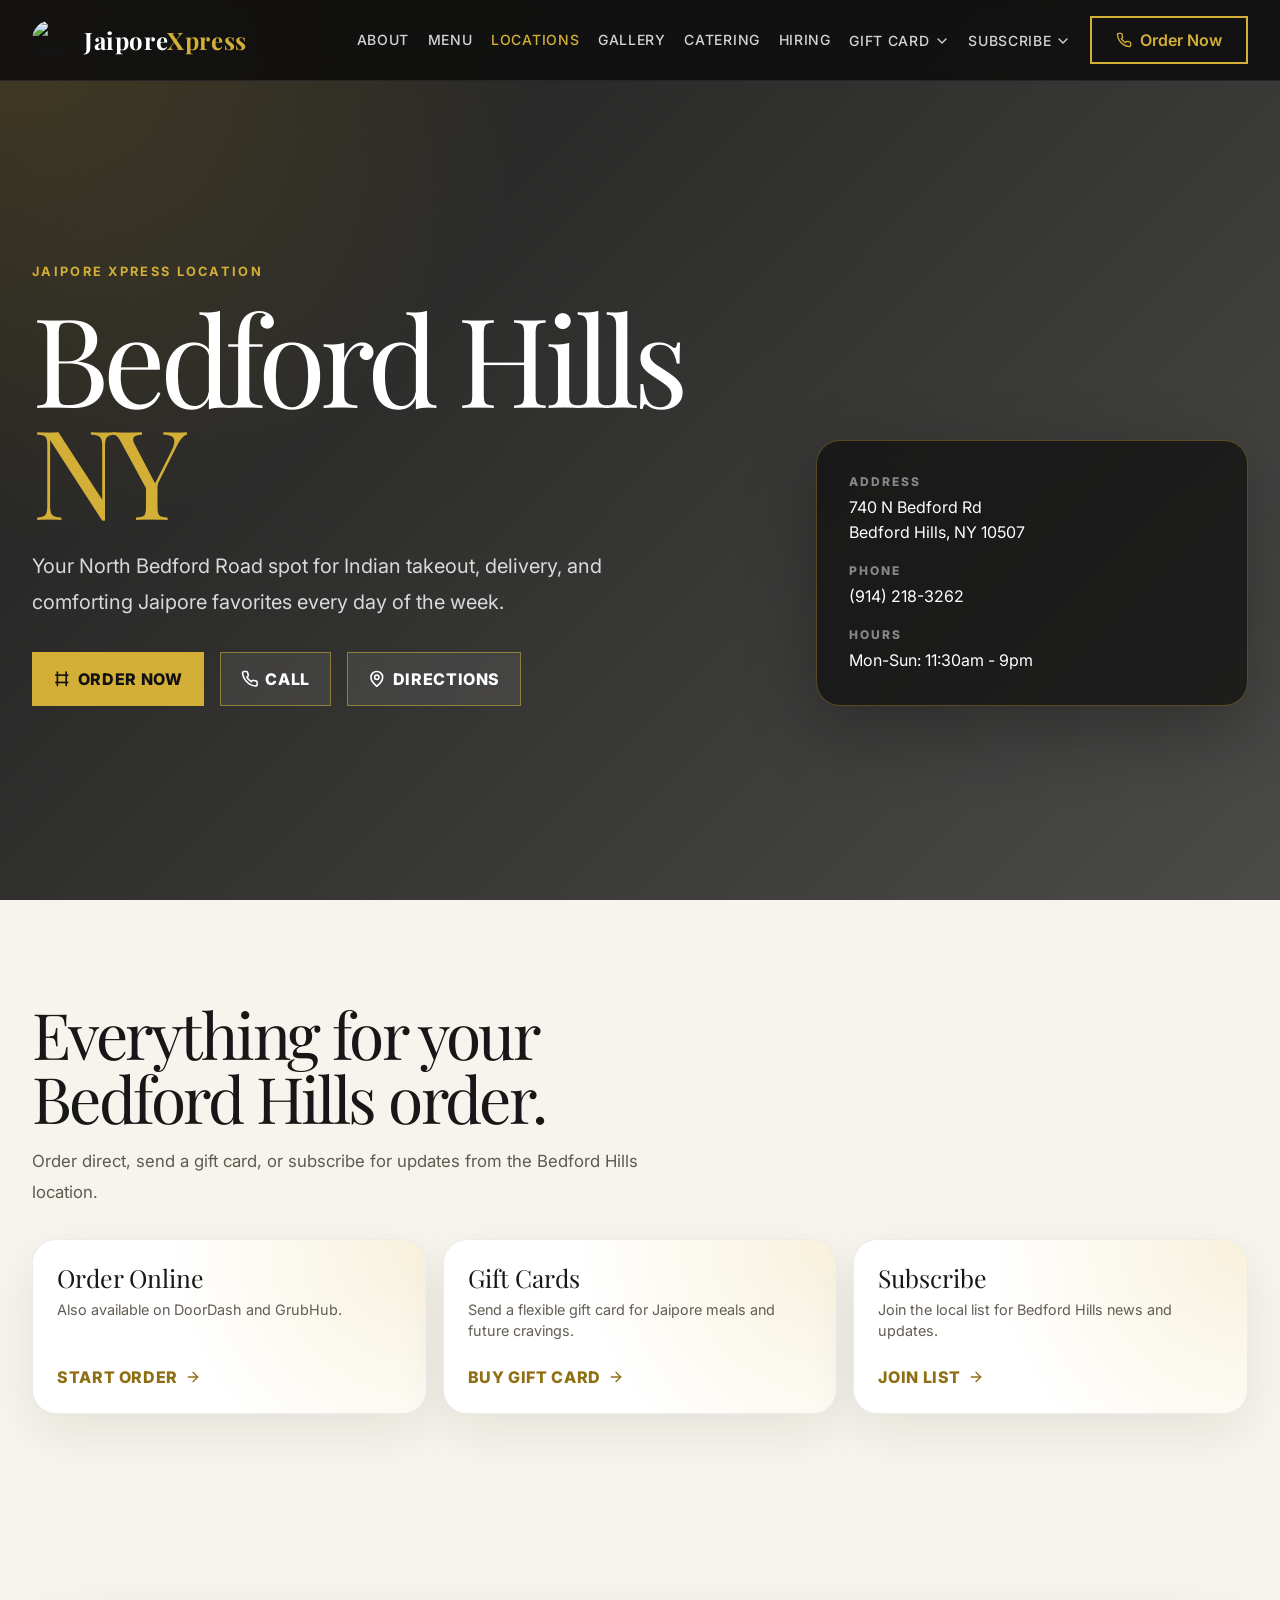
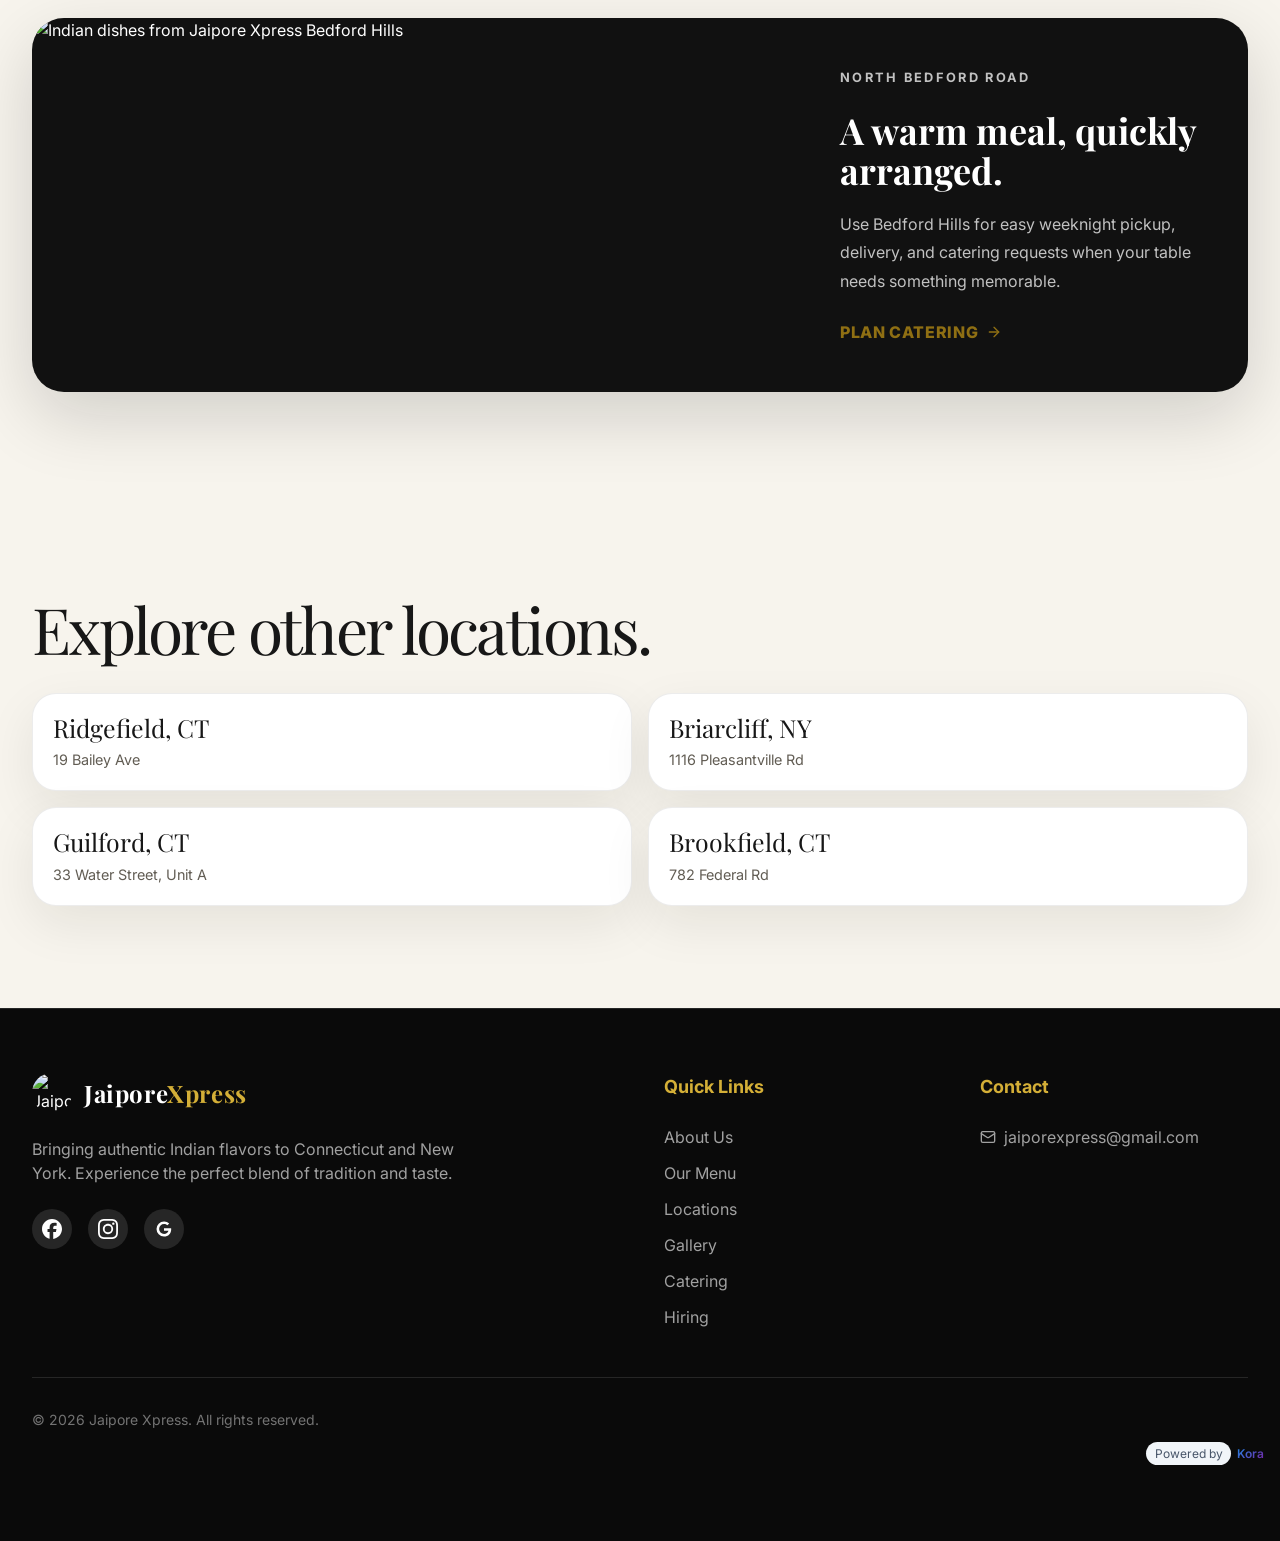
==== commit 68ac674f: "fix: contrast-safe 'Powered by Kora' footer badge (WCAG 4.5:1) Matches the kora-agent static_injecto" ====
--- a/bedford-hills.html
+++ b/bedford-hills.html
@@ -52,7 +52,7 @@
 <link href="https://jaiporexpress.com/bedford-hills" rel="canonical">
 <meta content="https://jaiporexpress.com/bedford-hills" property="og:url"/>
 
-</link></link></link><!-- KORA_FAVICON_START -->
+</link></link><!-- KORA_FAVICON_START -->
 <link href="https://quseprdus1.blob.core.windows.net/kora-business-images/user-media/baf7c43c-6d3d-419a-a4bb-284a47e2ac01/de8c94d8-887e-4625-825f-ec262dbc28df/1781245809_m58x0r.png" rel="icon" type="image/png"/>
 <link href="https://quseprdus1.blob.core.windows.net/kora-business-images/user-media/baf7c43c-6d3d-419a-a4bb-284a47e2ac01/de8c94d8-887e-4625-825f-ec262dbc28df/1781245809_m58x0r.png" rel="apple-touch-icon"/>
 <!-- KORA_FAVICON_END -->
@@ -151,7 +151,8 @@
 <script>
 (function () {
   var koraUrl = "https://askkora.ai";
-  var muted = "#64748b";
+  var muted = "#475569";
+  var mutedBg = "#f1f5f9";
   var blue = "#1E88E5";
   var purple = "#7B1FA2";
   var startMarker = 'KORA_' + 'BRANDING_FOOTER_START';
@@ -179,7 +180,7 @@
     wrapper.className = 'kora-powered-by';
     wrapper.setAttribute('data-kora-branding-footer', 'true');
     wrapper.style.cssText = 'display:flex;justify-content:flex-end;align-items:center;gap:0.35rem;padding:0.75rem 1rem;font-size:0.75rem;';
-    wrapper.innerHTML = '<span style="color:' + muted + '">Powered by</span>' +
+    wrapper.innerHTML = '<span style="color:' + muted + ';background:' + mutedBg + ';padding:0.15rem 0.55rem;border-radius:9999px;">Powered by</span>' +
       '<a href="' + koraUrl + '" target="_blank" rel="nofollow noopener noreferrer" style="text-decoration:none;font-weight:600;background:linear-gradient(135deg,' + blue + ',' + purple + ');-webkit-background-clip:text;background-clip:text;-webkit-text-fill-color:transparent">Kora</a>';
     return wrapper;
   }
--- a/assets/styles.css
+++ b/assets/styles.css
@@ -1,2 +1,2 @@
 /*! tailwindcss v4.2.1 | MIT License | https://tailwindcss.com */
-@layer properties{@supports (((-webkit-hyphens:none)) and (not (margin-trim:inline))) or ((-moz-orient:inline) and (not (color:rgb(from red r g b)))){*,:before,:after,::backdrop{--tw-translate-x:0;--tw-translate-y:0;--tw-translate-z:0;--tw-rotate-x:initial;--tw-rotate-y:initial;--tw-rotate-z:initial;--tw-skew-x:initial;--tw-skew-y:initial;--tw-space-y-reverse:0;--tw-space-x-reverse:0;--tw-border-style:solid;--tw-gradient-position:initial;--tw-gradient-from:#0000;--tw-gradient-via:#0000;--tw-gradient-to:#0000;--tw-gradient-stops:initial;--tw-gradient-via-stops:initial;--tw-gradient-from-position:0%;--tw-gradient-via-position:50%;--tw-gradient-to-position:100%;--tw-leading:initial;--tw-font-weight:initial;--tw-tracking:initial;--tw-shadow:0 0 #0000;--tw-shadow-color:initial;--tw-shadow-alpha:100%;--tw-inset-shadow:0 0 #0000;--tw-inset-shadow-color:initial;--tw-inset-shadow-alpha:100%;--tw-ring-color:initial;--tw-ring-shadow:0 0 #0000;--tw-inset-ring-color:initial;--tw-inset-ring-shadow:0 0 #0000;--tw-ring-inset:initial;--tw-ring-offset-width:0px;--tw-ring-offset-color:#fff;--tw-ring-offset-shadow:0 0 #0000;--tw-blur:initial;--tw-brightness:initial;--tw-contrast:initial;--tw-grayscale:initial;--tw-hue-rotate:initial;--tw-invert:initial;--tw-opacity:initial;--tw-saturate:initial;--tw-sepia:initial;--tw-drop-shadow:initial;--tw-drop-shadow-color:initial;--tw-drop-shadow-alpha:100%;--tw-drop-shadow-size:initial;--tw-backdrop-blur:initial;--tw-backdrop-brightness:initial;--tw-backdrop-contrast:initial;--tw-backdrop-grayscale:initial;--tw-backdrop-hue-rotate:initial;--tw-backdrop-invert:initial;--tw-backdrop-opacity:initial;--tw-backdrop-saturate:initial;--tw-backdrop-sepia:initial;--tw-duration:initial;--tw-ease:initial;--tw-scale-x:1;--tw-scale-y:1;--tw-scale-z:1}}}@layer theme{:root,:host{--font-sans:ui-sans-serif, system-ui, sans-serif, "Apple Color Emoji", "Segoe UI Emoji", "Segoe UI Symbol", "Noto Color Emoji";--font-mono:ui-monospace, SFMono-Regular, Menlo, Monaco, Consolas, "Liberation Mono", "Courier New", monospace;--color-red-600:oklch(57.7% .245 27.325);--color-orange-600:oklch(64.6% .222 41.116);--color-yellow-500:oklch(79.5% .184 86.047);--color-yellow-600:oklch(68.1% .162 75.834);--color-green-600:oklch(62.7% .194 149.214);--color-neutral-50:oklch(98.5% 0 0);--color-neutral-100:oklch(97% 0 0);--color-neutral-200:oklch(92.2% 0 0);--color-neutral-300:oklch(87% 0 0);--color-neutral-400:oklch(70.8% 0 0);--color-neutral-500:oklch(55.6% 0 0);--color-neutral-600:oklch(43.9% 0 0);--color-neutral-700:oklch(37.1% 0 0);--color-neutral-800:oklch(26.9% 0 0);--color-neutral-900:oklch(20.5% 0 0);--color-neutral-950:oklch(14.5% 0 0);--color-black:#000;--color-white:#fff;--spacing:.25rem;--container-md:28rem;--container-xl:36rem;--container-2xl:42rem;--container-7xl:80rem;--text-xs:.75rem;--text-xs--line-height:calc(1 / .75);--text-sm:.875rem;--text-sm--line-height:calc(1.25 / .875);--text-base:1rem;--text-base--line-height:calc(1.5 / 1);--text-lg:1.125rem;--text-lg--line-height:calc(1.75 / 1.125);--text-xl:1.25rem;--text-xl--line-height:calc(1.75 / 1.25);--text-2xl:1.5rem;--text-2xl--line-height:calc(2 / 1.5);--text-3xl:1.875rem;--text-3xl--line-height:calc(2.25 / 1.875);--text-4xl:2.25rem;--text-4xl--line-height:calc(2.5 / 2.25);--text-5xl:3rem;--text-5xl--line-height:1;--text-6xl:3.75rem;--text-6xl--line-height:1;--text-7xl:4.5rem;--text-7xl--line-height:1;--text-8xl:6rem;--text-8xl--line-height:1;--font-weight-normal:400;--font-weight-medium:500;--font-weight-semibold:600;--font-weight-bold:700;--tracking-wide:.025em;--tracking-wider:.05em;--leading-tight:1.25;--leading-relaxed:1.625;--radius-md:.375rem;--radius-lg:.5rem;--radius-xl:.75rem;--radius-2xl:1rem;--animate-bounce:bounce 1s infinite;--default-transition-duration:.15s;--default-transition-timing-function:cubic-bezier(.4, 0, .2, 1);--default-font-family:var(--font-sans);--default-mono-font-family:var(--font-mono)}}@layer base{*,:after,:before,::backdrop{box-sizing:border-box;border:0 solid;margin:0;padding:0}::file-selector-button{box-sizing:border-box;border:0 solid;margin:0;padding:0}html,:host{-webkit-text-size-adjust:100%;tab-size:4;line-height:1.5;font-family:var(--default-font-family,ui-sans-serif, system-ui, sans-serif, "Apple Color Emoji", "Segoe UI Emoji", "Segoe UI Symbol", "Noto Color Emoji");font-feature-settings:var(--default-font-feature-settings,normal);font-variation-settings:var(--default-font-variation-settings,normal);-webkit-tap-highlight-color:transparent}hr{height:0;color:inherit;border-top-width:1px}abbr:where([title]){-webkit-text-decoration:underline dotted;text-decoration:underline dotted}h1,h2,h3,h4,h5,h6{font-size:inherit;font-weight:inherit}a{color:inherit;-webkit-text-decoration:inherit;-webkit-text-decoration:inherit;-webkit-text-decoration:inherit;text-decoration:inherit}b,strong{font-weight:bolder}code,kbd,samp,pre{font-family:var(--default-mono-font-family,ui-monospace, SFMono-Regular, Menlo, Monaco, Consolas, "Liberation Mono", "Courier New", monospace);font-feature-settings:var(--default-mono-font-feature-settings,normal);font-variation-settings:var(--default-mono-font-variation-settings,normal);font-size:1em}small{font-size:80%}sub,sup{vertical-align:baseline;font-size:75%;line-height:0;position:relative}sub{bottom:-.25em}sup{top:-.5em}table{text-indent:0;border-color:inherit;border-collapse:collapse}:-moz-focusring{outline:auto}progress{vertical-align:baseline}summary{display:list-item}ol,ul,menu{list-style:none}img,svg,video,canvas,audio,iframe,embed,object{vertical-align:middle;display:block}img,video{max-width:100%;height:auto}button,input,select,optgroup,textarea{font:inherit;font-feature-settings:inherit;font-variation-settings:inherit;letter-spacing:inherit;color:inherit;opacity:1;background-color:#0000;border-radius:0}::file-selector-button{font:inherit;font-feature-settings:inherit;font-variation-settings:inherit;letter-spacing:inherit;color:inherit;opacity:1;background-color:#0000;border-radius:0}:where(select:is([multiple],[size])) optgroup{font-weight:bolder}:where(select:is([multiple],[size])) optgroup option{padding-inline-start:20px}::file-selector-button{margin-inline-end:4px}::placeholder{opacity:1}@supports (not ((-webkit-appearance:-apple-pay-button))) or (contain-intrinsic-size:1px){::placeholder{color:currentColor}@supports (color:color-mix(in lab, red, red)){::placeholder{color:color-mix(in oklab, currentcolor 50%, transparent)}}}textarea{resize:vertical}::-webkit-search-decoration{-webkit-appearance:none}::-webkit-date-and-time-value{min-height:1lh;text-align:inherit}::-webkit-datetime-edit{display:inline-flex}::-webkit-datetime-edit-fields-wrapper{padding:0}::-webkit-datetime-edit{padding-block:0}::-webkit-datetime-edit-year-field{padding-block:0}::-webkit-datetime-edit-month-field{padding-block:0}::-webkit-datetime-edit-day-field{padding-block:0}::-webkit-datetime-edit-hour-field{padding-block:0}::-webkit-datetime-edit-minute-field{padding-block:0}::-webkit-datetime-edit-second-field{padding-block:0}::-webkit-datetime-edit-millisecond-field{padding-block:0}::-webkit-datetime-edit-meridiem-field{padding-block:0}::-webkit-calendar-picker-indicator{line-height:1}:-moz-ui-invalid{box-shadow:none}button,input:where([type=button],[type=reset],[type=submit]){appearance:button}::file-selector-button{appearance:button}::-webkit-inner-spin-button{height:auto}::-webkit-outer-spin-button{height:auto}[hidden]:where(:not([hidden=until-found])){display:none!important}}@layer components;@layer utilities{.invisible{visibility:hidden}.visible{visibility:visible}.absolute{position:absolute}.fixed{position:fixed}.relative{position:relative}.sticky{position:sticky}.inset-0{inset:calc(var(--spacing) * 0)}.start{inset-inline-start:var(--spacing)}.-top-3{top:calc(var(--spacing) * -3)}.-top-4{top:calc(var(--spacing) * -4)}.top-1\/2{top:50%}.-right-3{right:calc(var(--spacing) * -3)}.-right-4{right:calc(var(--spacing) * -4)}.-right-6{right:calc(var(--spacing) * -6)}.right-4{right:calc(var(--spacing) * 4)}.-bottom-4{bottom:calc(var(--spacing) * -4)}.-bottom-6{bottom:calc(var(--spacing) * -6)}.bottom-10{bottom:calc(var(--spacing) * 10)}.-left-4{left:calc(var(--spacing) * -4)}.left-0{left:calc(var(--spacing) * 0)}.left-1\/2{left:50%}.left-4{left:calc(var(--spacing) * 4)}.z-10{z-index:10}.z-50{z-index:50}.col-span-2{grid-column:span 2/span 2}.container{width:100%}@media (min-width:40rem){.container{max-width:40rem}}@media (min-width:48rem){.container{max-width:48rem}}@media (min-width:64rem){.container{max-width:64rem}}@media (min-width:80rem){.container{max-width:80rem}}@media (min-width:96rem){.container{max-width:96rem}}.mx-4{margin-inline:calc(var(--spacing) * 4)}.mx-auto{margin-inline:auto}.-mt-8{margin-top:calc(var(--spacing) * -8)}.mt-1{margin-top:calc(var(--spacing) * 1)}.mt-2{margin-top:calc(var(--spacing) * 2)}.mt-3{margin-top:calc(var(--spacing) * 3)}.mt-6{margin-top:calc(var(--spacing) * 6)}.mt-16{margin-top:calc(var(--spacing) * 16)}.mb-1{margin-bottom:calc(var(--spacing) * 1)}.mb-2{margin-bottom:calc(var(--spacing) * 2)}.mb-3{margin-bottom:calc(var(--spacing) * 3)}.mb-4{margin-bottom:calc(var(--spacing) * 4)}.mb-5{margin-bottom:calc(var(--spacing) * 5)}.mb-6{margin-bottom:calc(var(--spacing) * 6)}.mb-8{margin-bottom:calc(var(--spacing) * 8)}.mb-12{margin-bottom:calc(var(--spacing) * 12)}.mb-16{margin-bottom:calc(var(--spacing) * 16)}.ml-3{margin-left:calc(var(--spacing) * 3)}.block{display:block}.flex{display:flex}.grid{display:grid}.hidden{display:none}.inline{display:inline}.inline-flex{display:inline-flex}.table{display:table}.aspect-square{aspect-ratio:1}.h-1{height:calc(var(--spacing) * 1)}.h-4{height:calc(var(--spacing) * 4)}.h-5{height:calc(var(--spacing) * 5)}.h-6{height:calc(var(--spacing) * 6)}.h-10{height:calc(var(--spacing) * 10)}.h-11{height:calc(var(--spacing) * 11)}.h-12{height:calc(var(--spacing) * 12)}.h-20{height:calc(var(--spacing) * 20)}.h-24{height:calc(var(--spacing) * 24)}.h-80{height:calc(var(--spacing) * 80)}.h-\[500px\]{height:500px}.h-auto{height:auto}.h-full{height:100%}.min-h-screen{min-height:100vh}.w-4{width:calc(var(--spacing) * 4)}.w-5{width:calc(var(--spacing) * 5)}.w-6{width:calc(var(--spacing) * 6)}.w-10{width:calc(var(--spacing) * 10)}.w-11{width:calc(var(--spacing) * 11)}.w-12{width:calc(var(--spacing) * 12)}.w-16{width:calc(var(--spacing) * 16)}.w-24{width:calc(var(--spacing) * 24)}.w-56{width:calc(var(--spacing) * 56)}.w-full{width:100%}.max-w-2xl{max-width:var(--container-2xl)}.max-w-7xl{max-width:var(--container-7xl)}.max-w-md{max-width:var(--container-md)}.max-w-xl{max-width:var(--container-xl)}.flex-shrink{flex-shrink:1}.-translate-x-1\/2{--tw-translate-x:calc(calc(1 / 2 * 100%) * -1);translate:var(--tw-translate-x) var(--tw-translate-y)}.-translate-y-1\/2{--tw-translate-y:calc(calc(1 / 2 * 100%) * -1);translate:var(--tw-translate-x) var(--tw-translate-y)}.transform{transform:var(--tw-rotate-x,) var(--tw-rotate-y,) var(--tw-rotate-z,) var(--tw-skew-x,) var(--tw-skew-y,)}.animate-bounce{animation:var(--animate-bounce)}.cursor-pointer{cursor:pointer}.resize{resize:both}.scroll-mt-6{scroll-margin-top:calc(var(--spacing) * 6)}.grid-cols-1{grid-template-columns:repeat(1,minmax(0,1fr))}.grid-cols-2{grid-template-columns:repeat(2,minmax(0,1fr))}.grid-cols-3{grid-template-columns:repeat(3,minmax(0,1fr))}.flex-col{flex-direction:column}.flex-wrap{flex-wrap:wrap}.items-center{align-items:center}.items-start{align-items:flex-start}.justify-between{justify-content:space-between}.justify-center{justify-content:center}.gap-1{gap:calc(var(--spacing) * 1)}.gap-2{gap:calc(var(--spacing) * 2)}.gap-3{gap:calc(var(--spacing) * 3)}.gap-6{gap:calc(var(--spacing) * 6)}.gap-10{gap:calc(var(--spacing) * 10)}.gap-12{gap:calc(var(--spacing) * 12)}.gap-16{gap:calc(var(--spacing) * 16)}:where(.space-y-1>:not(:last-child)){--tw-space-y-reverse:0;margin-block-start:calc(calc(var(--spacing) * 1) * var(--tw-space-y-reverse));margin-block-end:calc(calc(var(--spacing) * 1) * calc(1 - var(--tw-space-y-reverse)))}:where(.space-y-3>:not(:last-child)){--tw-space-y-reverse:0;margin-block-start:calc(calc(var(--spacing) * 3) * var(--tw-space-y-reverse));margin-block-end:calc(calc(var(--spacing) * 3) * calc(1 - var(--tw-space-y-reverse)))}:where(.space-y-4>:not(:last-child)){--tw-space-y-reverse:0;margin-block-start:calc(calc(var(--spacing) * 4) * var(--tw-space-y-reverse));margin-block-end:calc(calc(var(--spacing) * 4) * calc(1 - var(--tw-space-y-reverse)))}:where(.space-y-6>:not(:last-child)){--tw-space-y-reverse:0;margin-block-start:calc(calc(var(--spacing) * 6) * var(--tw-space-y-reverse));margin-block-end:calc(calc(var(--spacing) * 6) * calc(1 - var(--tw-space-y-reverse)))}:where(.space-y-8>:not(:last-child)){--tw-space-y-reverse:0;margin-block-start:calc(calc(var(--spacing) * 8) * var(--tw-space-y-reverse));margin-block-end:calc(calc(var(--spacing) * 8) * calc(1 - var(--tw-space-y-reverse)))}:where(.space-x-3>:not(:last-child)){--tw-space-x-reverse:0;margin-inline-start:calc(calc(var(--spacing) * 3) * var(--tw-space-x-reverse));margin-inline-end:calc(calc(var(--spacing) * 3) * calc(1 - var(--tw-space-x-reverse)))}:where(.space-x-4>:not(:last-child)){--tw-space-x-reverse:0;margin-inline-start:calc(calc(var(--spacing) * 4) * var(--tw-space-x-reverse));margin-inline-end:calc(calc(var(--spacing) * 4) * calc(1 - var(--tw-space-x-reverse)))}.overflow-hidden{overflow:hidden}.scroll-smooth{scroll-behavior:smooth}.rounded{border-radius:.25rem}.rounded-2xl{border-radius:var(--radius-2xl)}.rounded-full{border-radius:3.40282e38px}.rounded-lg{border-radius:var(--radius-lg)}.rounded-md{border-radius:var(--radius-md)}.rounded-none{border-radius:0}.rounded-xl{border-radius:var(--radius-xl)}.border{border-style:var(--tw-border-style);border-width:1px}.border-2{border-style:var(--tw-border-style);border-width:2px}.border-t{border-top-style:var(--tw-border-style);border-top-width:1px}.border-t-4{border-top-style:var(--tw-border-style);border-top-width:4px}.border-r-4{border-right-style:var(--tw-border-style);border-right-width:4px}.border-b{border-bottom-style:var(--tw-border-style);border-bottom-width:1px}.border-b-4{border-bottom-style:var(--tw-border-style);border-bottom-width:4px}.border-l{border-left-style:var(--tw-border-style);border-left-width:1px}.border-l-4{border-left-style:var(--tw-border-style);border-left-width:4px}.border-neutral-200{border-color:var(--color-neutral-200)}.border-neutral-300{border-color:var(--color-neutral-300)}.border-neutral-700{border-color:var(--color-neutral-700)}.border-neutral-800{border-color:var(--color-neutral-800)}.border-white\/40{border-color:#fff6}@supports (color:color-mix(in lab, red, red)){.border-white\/40{border-color:color-mix(in oklab, var(--color-white) 40%, transparent)}}.bg-black{background-color:var(--color-black)}.bg-black\/30{background-color:#0000004d}@supports (color:color-mix(in lab, red, red)){.bg-black\/30{background-color:color-mix(in oklab, var(--color-black) 30%, transparent)}}.bg-black\/65{background-color:#000000a6}@supports (color:color-mix(in lab, red, red)){.bg-black\/65{background-color:color-mix(in oklab, var(--color-black) 65%, transparent)}}.bg-neutral-50{background-color:var(--color-neutral-50)}.bg-neutral-100{background-color:var(--color-neutral-100)}.bg-neutral-800{background-color:var(--color-neutral-800)}.bg-neutral-900{background-color:var(--color-neutral-900)}.bg-neutral-900\/95{background-color:#171717f2}@supports (color:color-mix(in lab, red, red)){.bg-neutral-900\/95{background-color:color-mix(in oklab, var(--color-neutral-900) 95%, transparent)}}.bg-neutral-950{background-color:var(--color-neutral-950)}.bg-transparent{background-color:#0000}.bg-white{background-color:var(--color-white)}.bg-gradient-to-r{--tw-gradient-position:to right in oklab;background-image:linear-gradient(var(--tw-gradient-stops))}.to-yellow-600{--tw-gradient-to:var(--color-yellow-600);--tw-gradient-stops:var(--tw-gradient-via-stops,var(--tw-gradient-position), var(--tw-gradient-from) var(--tw-gradient-from-position), var(--tw-gradient-to) var(--tw-gradient-to-position))}.bg-clip-text{-webkit-background-clip:text;background-clip:text}.object-contain{object-fit:contain}.object-cover{object-fit:cover}.p-1\.5{padding:calc(var(--spacing) * 1.5)}.p-2{padding:calc(var(--spacing) * 2)}.p-6{padding:calc(var(--spacing) * 6)}.p-8{padding:calc(var(--spacing) * 8)}.px-3{padding-inline:calc(var(--spacing) * 3)}.px-4{padding-inline:calc(var(--spacing) * 4)}.px-6{padding-inline:calc(var(--spacing) * 6)}.py-1{padding-block:calc(var(--spacing) * 1)}.py-2{padding-block:calc(var(--spacing) * 2)}.py-2\.5{padding-block:calc(var(--spacing) * 2.5)}.py-3{padding-block:calc(var(--spacing) * 3)}.py-16{padding-block:calc(var(--spacing) * 16)}.py-24{padding-block:calc(var(--spacing) * 24)}.pt-0{padding-top:calc(var(--spacing) * 0)}.pt-2{padding-top:calc(var(--spacing) * 2)}.pt-3{padding-top:calc(var(--spacing) * 3)}.pt-8{padding-top:calc(var(--spacing) * 8)}.pt-20{padding-top:calc(var(--spacing) * 20)}.pt-24{padding-top:calc(var(--spacing) * 24)}.pb-6{padding-bottom:calc(var(--spacing) * 6)}.pl-3{padding-left:calc(var(--spacing) * 3)}.text-center{text-align:center}.text-2xl{font-size:var(--text-2xl);line-height:var(--tw-leading,var(--text-2xl--line-height))}.text-3xl{font-size:var(--text-3xl);line-height:var(--tw-leading,var(--text-3xl--line-height))}.text-4xl{font-size:var(--text-4xl);line-height:var(--tw-leading,var(--text-4xl--line-height))}.text-5xl{font-size:var(--text-5xl);line-height:var(--tw-leading,var(--text-5xl--line-height))}.text-base{font-size:var(--text-base);line-height:var(--tw-leading,var(--text-base--line-height))}.text-lg{font-size:var(--text-lg);line-height:var(--tw-leading,var(--text-lg--line-height))}.text-sm{font-size:var(--text-sm);line-height:var(--tw-leading,var(--text-sm--line-height))}.text-xl{font-size:var(--text-xl);line-height:var(--tw-leading,var(--text-xl--line-height))}.text-xs{font-size:var(--text-xs);line-height:var(--tw-leading,var(--text-xs--line-height))}.leading-relaxed{--tw-leading:var(--leading-relaxed);line-height:var(--leading-relaxed)}.leading-tight{--tw-leading:var(--leading-tight);line-height:var(--leading-tight)}.font-bold{--tw-font-weight:var(--font-weight-bold);font-weight:var(--font-weight-bold)}.font-medium{--tw-font-weight:var(--font-weight-medium);font-weight:var(--font-weight-medium)}.font-normal{--tw-font-weight:var(--font-weight-normal);font-weight:var(--font-weight-normal)}.font-semibold{--tw-font-weight:var(--font-weight-semibold);font-weight:var(--font-weight-semibold)}.tracking-wide{--tw-tracking:var(--tracking-wide);letter-spacing:var(--tracking-wide)}.tracking-wider{--tw-tracking:var(--tracking-wider);letter-spacing:var(--tracking-wider)}.text-black{color:var(--color-black)}.text-green-600{color:var(--color-green-600)}.text-neutral-200{color:var(--color-neutral-200)}.text-neutral-300{color:var(--color-neutral-300)}.text-neutral-400{color:var(--color-neutral-400)}.text-neutral-500{color:var(--color-neutral-500)}.text-neutral-600{color:var(--color-neutral-600)}.text-neutral-700{color:var(--color-neutral-700)}.text-neutral-900{color:var(--color-neutral-900)}.text-orange-600{color:var(--color-orange-600)}.text-red-600{color:var(--color-red-600)}.text-transparent{color:#0000}.text-white{color:var(--color-white)}.uppercase{text-transform:uppercase}.italic{font-style:italic}.antialiased{-webkit-font-smoothing:antialiased;-moz-osx-font-smoothing:grayscale}.opacity-0{opacity:0}.opacity-100{opacity:1}.shadow-2xl{--tw-shadow:0 25px 50px -12px var(--tw-shadow-color,#00000040);box-shadow:var(--tw-inset-shadow), var(--tw-inset-ring-shadow), var(--tw-ring-offset-shadow), var(--tw-ring-shadow), var(--tw-shadow)}.shadow-lg{--tw-shadow:0 10px 15px -3px var(--tw-shadow-color,#0000001a), 0 4px 6px -4px var(--tw-shadow-color,#0000001a);box-shadow:var(--tw-inset-shadow), var(--tw-inset-ring-shadow), var(--tw-ring-offset-shadow), var(--tw-ring-shadow), var(--tw-shadow)}.shadow-md{--tw-shadow:0 4px 6px -1px var(--tw-shadow-color,#0000001a), 0 2px 4px -2px var(--tw-shadow-color,#0000001a);box-shadow:var(--tw-inset-shadow), var(--tw-inset-ring-shadow), var(--tw-ring-offset-shadow), var(--tw-ring-shadow), var(--tw-shadow)}.shadow-sm{--tw-shadow:0 1px 3px 0 var(--tw-shadow-color,#0000001a), 0 1px 2px -1px var(--tw-shadow-color,#0000001a);box-shadow:var(--tw-inset-shadow), var(--tw-inset-ring-shadow), var(--tw-ring-offset-shadow), var(--tw-ring-shadow), var(--tw-shadow)}.shadow-xl{--tw-shadow:0 20px 25px -5px var(--tw-shadow-color,#0000001a), 0 8px 10px -6px var(--tw-shadow-color,#0000001a);box-shadow:var(--tw-inset-shadow), var(--tw-inset-ring-shadow), var(--tw-ring-offset-shadow), var(--tw-ring-shadow), var(--tw-shadow)}.filter{filter:var(--tw-blur,) var(--tw-brightness,) var(--tw-contrast,) var(--tw-grayscale,) var(--tw-hue-rotate,) var(--tw-invert,) var(--tw-saturate,) var(--tw-sepia,) var(--tw-drop-shadow,)}.backdrop-blur{--tw-backdrop-blur:blur(8px);-webkit-backdrop-filter:var(--tw-backdrop-blur,) var(--tw-backdrop-brightness,) var(--tw-backdrop-contrast,) var(--tw-backdrop-grayscale,) var(--tw-backdrop-hue-rotate,) var(--tw-backdrop-invert,) var(--tw-backdrop-opacity,) var(--tw-backdrop-saturate,) var(--tw-backdrop-sepia,);backdrop-filter:var(--tw-backdrop-blur,) var(--tw-backdrop-brightness,) var(--tw-backdrop-contrast,) var(--tw-backdrop-grayscale,) var(--tw-backdrop-hue-rotate,) var(--tw-backdrop-invert,) var(--tw-backdrop-opacity,) var(--tw-backdrop-saturate,) var(--tw-backdrop-sepia,)}.backdrop-filter{-webkit-backdrop-filter:var(--tw-backdrop-blur,) var(--tw-backdrop-brightness,) var(--tw-backdrop-contrast,) var(--tw-backdrop-grayscale,) var(--tw-backdrop-hue-rotate,) var(--tw-backdrop-invert,) var(--tw-backdrop-opacity,) var(--tw-backdrop-saturate,) var(--tw-backdrop-sepia,);backdrop-filter:var(--tw-backdrop-blur,) var(--tw-backdrop-brightness,) var(--tw-backdrop-contrast,) var(--tw-backdrop-grayscale,) var(--tw-backdrop-hue-rotate,) var(--tw-backdrop-invert,) var(--tw-backdrop-opacity,) var(--tw-backdrop-saturate,) var(--tw-backdrop-sepia,)}.transition{transition-property:color,background-color,border-color,outline-color,text-decoration-color,fill,stroke,--tw-gradient-from,--tw-gradient-via,--tw-gradient-to,opacity,box-shadow,transform,translate,scale,rotate,filter,-webkit-backdrop-filter,backdrop-filter,display,content-visibility,overlay,pointer-events;transition-timing-function:var(--tw-ease,var(--default-transition-timing-function));transition-duration:var(--tw-duration,var(--default-transition-duration))}.transition-all{transition-property:all;transition-timing-function:var(--tw-ease,var(--default-transition-timing-function));transition-duration:var(--tw-duration,var(--default-transition-duration))}.transition-colors{transition-property:color,background-color,border-color,outline-color,text-decoration-color,fill,stroke,--tw-gradient-from,--tw-gradient-via,--tw-gradient-to;transition-timing-function:var(--tw-ease,var(--default-transition-timing-function));transition-duration:var(--tw-duration,var(--default-transition-duration))}.transition-opacity{transition-property:opacity;transition-timing-function:var(--tw-ease,var(--default-transition-timing-function));transition-duration:var(--tw-duration,var(--default-transition-duration))}.transition-transform{transition-property:transform,translate,scale,rotate;transition-timing-function:var(--tw-ease,var(--default-transition-timing-function));transition-duration:var(--tw-duration,var(--default-transition-duration))}.duration-500{--tw-duration:.5s;transition-duration:.5s}.duration-700{--tw-duration:.7s;transition-duration:.7s}.ease-linear{--tw-ease:linear;transition-timing-function:linear}@media (hover:hover){.group-hover\:visible:is(:where(.group):hover *){visibility:visible}.group-hover\:scale-110:is(:where(.group):hover *){--tw-scale-x:110%;--tw-scale-y:110%;--tw-scale-z:110%;scale:var(--tw-scale-x) var(--tw-scale-y)}.group-hover\:text-black:is(:where(.group):hover *){color:var(--color-black)}.group-hover\:opacity-100:is(:where(.group):hover *){opacity:1}.hover\:scale-110:hover{--tw-scale-x:110%;--tw-scale-y:110%;--tw-scale-z:110%;scale:var(--tw-scale-x) var(--tw-scale-y)}.hover\:bg-neutral-100:hover{background-color:var(--color-neutral-100)}.hover\:bg-neutral-800:hover{background-color:var(--color-neutral-800)}.hover\:bg-yellow-500:hover{background-color:var(--color-yellow-500)}.hover\:text-black:hover{color:var(--color-black)}.hover\:text-neutral-900:hover{color:var(--color-neutral-900)}.hover\:underline:hover{text-decoration-line:underline}.hover\:opacity-90:hover{opacity:.9}}.focus\:ring-2:focus{--tw-ring-shadow:var(--tw-ring-inset,) 0 0 0 calc(2px + var(--tw-ring-offset-width)) var(--tw-ring-color,currentcolor);box-shadow:var(--tw-inset-shadow), var(--tw-inset-ring-shadow), var(--tw-ring-offset-shadow), var(--tw-ring-shadow), var(--tw-shadow)}.focus\:ring-offset-2:focus{--tw-ring-offset-width:2px;--tw-ring-offset-shadow:var(--tw-ring-inset,) 0 0 0 var(--tw-ring-offset-width) var(--tw-ring-offset-color)}.focus\:outline-none:focus{--tw-outline-style:none;outline-style:none}@media (min-width:40rem){.sm\:grid-cols-2{grid-template-columns:repeat(2,minmax(0,1fr))}.sm\:flex-row{flex-direction:row}.sm\:px-6{padding-inline:calc(var(--spacing) * 6)}}@media (min-width:48rem){.md\:right-8{right:calc(var(--spacing) * 8)}.md\:left-8{left:calc(var(--spacing) * 8)}.md\:block{display:block}.md\:h-96{height:calc(var(--spacing) * 96)}.md\:grid-cols-2{grid-template-columns:repeat(2,minmax(0,1fr))}.md\:grid-cols-4{grid-template-columns:repeat(4,minmax(0,1fr))}.md\:flex-row{flex-direction:row}.md\:text-3xl{font-size:var(--text-3xl);line-height:var(--tw-leading,var(--text-3xl--line-height))}.md\:text-4xl{font-size:var(--text-4xl);line-height:var(--tw-leading,var(--text-4xl--line-height))}.md\:text-5xl{font-size:var(--text-5xl);line-height:var(--tw-leading,var(--text-5xl--line-height))}.md\:text-7xl{font-size:var(--text-7xl);line-height:var(--tw-leading,var(--text-7xl--line-height))}}@media (min-width:64rem){.lg\:flex{display:flex}.lg\:grid-cols-2{grid-template-columns:repeat(2,minmax(0,1fr))}.lg\:grid-cols-3{grid-template-columns:repeat(3,minmax(0,1fr))}.lg\:grid-cols-5{grid-template-columns:repeat(5,minmax(0,1fr))}.lg\:items-center{align-items:center}.lg\:px-8{padding-inline:calc(var(--spacing) * 8)}.lg\:text-6xl{font-size:var(--text-6xl);line-height:var(--tw-leading,var(--text-6xl--line-height))}.lg\:text-8xl{font-size:var(--text-8xl);line-height:var(--tw-leading,var(--text-8xl--line-height))}}}@property --tw-translate-x{syntax:"*";inherits:false;initial-value:0}@property --tw-translate-y{syntax:"*";inherits:false;initial-value:0}@property --tw-translate-z{syntax:"*";inherits:false;initial-value:0}@property --tw-rotate-x{syntax:"*";inherits:false}@property --tw-rotate-y{syntax:"*";inherits:false}@property --tw-rotate-z{syntax:"*";inherits:false}@property --tw-skew-x{syntax:"*";inherits:false}@property --tw-skew-y{syntax:"*";inherits:false}@property --tw-space-y-reverse{syntax:"*";inherits:false;initial-value:0}@property --tw-space-x-reverse{syntax:"*";inherits:false;initial-value:0}@property --tw-border-style{syntax:"*";inherits:false;initial-value:solid}@property --tw-gradient-position{syntax:"*";inherits:false}@property --tw-gradient-from{syntax:"<color>";inherits:false;initial-value:#0000}@property --tw-gradient-via{syntax:"<color>";inherits:false;initial-value:#0000}@property --tw-gradient-to{syntax:"<color>";inherits:false;initial-value:#0000}@property --tw-gradient-stops{syntax:"*";inherits:false}@property --tw-gradient-via-stops{syntax:"*";inherits:false}@property --tw-gradient-from-position{syntax:"<length-percentage>";inherits:false;initial-value:0%}@property --tw-gradient-via-position{syntax:"<length-percentage>";inherits:false;initial-value:50%}@property --tw-gradient-to-position{syntax:"<length-percentage>";inherits:false;initial-value:100%}@property --tw-leading{syntax:"*";inherits:false}@property --tw-font-weight{syntax:"*";inherits:false}@property --tw-tracking{syntax:"*";inherits:false}@property --tw-shadow{syntax:"*";inherits:false;initial-value:0 0 #0000}@property --tw-shadow-color{syntax:"*";inherits:false}@property --tw-shadow-alpha{syntax:"<percentage>";inherits:false;initial-value:100%}@property --tw-inset-shadow{syntax:"*";inherits:false;initial-value:0 0 #0000}@property --tw-inset-shadow-color{syntax:"*";inherits:false}@property --tw-inset-shadow-alpha{syntax:"<percentage>";inherits:false;initial-value:100%}@property --tw-ring-color{syntax:"*";inherits:false}@property --tw-ring-shadow{syntax:"*";inherits:false;initial-value:0 0 #0000}@property --tw-inset-ring-color{syntax:"*";inherits:false}@property --tw-inset-ring-shadow{syntax:"*";inherits:false;initial-value:0 0 #0000}@property --tw-ring-inset{syntax:"*";inherits:false}@property --tw-ring-offset-width{syntax:"<length>";inherits:false;initial-value:0}@property --tw-ring-offset-color{syntax:"*";inherits:false;initial-value:#fff}@property --tw-ring-offset-shadow{syntax:"*";inherits:false;initial-value:0 0 #0000}@property --tw-blur{syntax:"*";inherits:false}@property --tw-brightness{syntax:"*";inherits:false}@property --tw-contrast{syntax:"*";inherits:false}@property --tw-grayscale{syntax:"*";inherits:false}@property --tw-hue-rotate{syntax:"*";inherits:false}@property --tw-invert{syntax:"*";inherits:false}@property --tw-opacity{syntax:"*";inherits:false}@property --tw-saturate{syntax:"*";inherits:false}@property --tw-sepia{syntax:"*";inherits:false}@property --tw-drop-shadow{syntax:"*";inherits:false}@property --tw-drop-shadow-color{syntax:"*";inherits:false}@property --tw-drop-shadow-alpha{syntax:"<percentage>";inherits:false;initial-value:100%}@property --tw-drop-shadow-size{syntax:"*";inherits:false}@property --tw-backdrop-blur{syntax:"*";inherits:false}@property --tw-backdrop-brightness{syntax:"*";inherits:false}@property --tw-backdrop-contrast{syntax:"*";inherits:false}@property --tw-backdrop-grayscale{syntax:"*";inherits:false}@property --tw-backdrop-hue-rotate{syntax:"*";inherits:false}@property --tw-backdrop-invert{syntax:"*";inherits:false}@property --tw-backdrop-opacity{syntax:"*";inherits:false}@property --tw-backdrop-saturate{syntax:"*";inherits:false}@property --tw-backdrop-sepia{syntax:"*";inherits:false}@property --tw-duration{syntax:"*";inherits:false}@property --tw-ease{syntax:"*";inherits:false}@property --tw-scale-x{syntax:"*";inherits:false;initial-value:1}@property --tw-scale-y{syntax:"*";inherits:false;initial-value:1}@property --tw-scale-z{syntax:"*";inherits:false;initial-value:1}@keyframes bounce{0%,to{animation-timing-function:cubic-bezier(.8,0,1,1);transform:translateY(-25%)}50%{animation-timing-function:cubic-bezier(0,0,.2,1);transform:none}}+@layer properties{@supports (((-webkit-hyphens:none)) and (not (margin-trim:inline))) or ((-moz-orient:inline) and (not (color:rgb(from red r g b)))){*,:before,:after,::backdrop{--tw-translate-x:0;--tw-translate-y:0;--tw-translate-z:0;--tw-rotate-x:initial;--tw-rotate-y:initial;--tw-rotate-z:initial;--tw-skew-x:initial;--tw-skew-y:initial;--tw-space-y-reverse:0;--tw-space-x-reverse:0;--tw-border-style:solid;--tw-gradient-position:initial;--tw-gradient-from:#0000;--tw-gradient-via:#0000;--tw-gradient-to:#0000;--tw-gradient-stops:initial;--tw-gradient-via-stops:initial;--tw-gradient-from-position:0%;--tw-gradient-via-position:50%;--tw-gradient-to-position:100%;--tw-leading:initial;--tw-font-weight:initial;--tw-tracking:initial;--tw-shadow:0 0 #0000;--tw-shadow-color:initial;--tw-shadow-alpha:100%;--tw-inset-shadow:0 0 #0000;--tw-inset-shadow-color:initial;--tw-inset-shadow-alpha:100%;--tw-ring-color:initial;--tw-ring-shadow:0 0 #0000;--tw-inset-ring-color:initial;--tw-inset-ring-shadow:0 0 #0000;--tw-ring-inset:initial;--tw-ring-offset-width:0px;--tw-ring-offset-color:#fff;--tw-ring-offset-shadow:0 0 #0000;--tw-blur:initial;--tw-brightness:initial;--tw-contrast:initial;--tw-grayscale:initial;--tw-hue-rotate:initial;--tw-invert:initial;--tw-opacity:initial;--tw-saturate:initial;--tw-sepia:initial;--tw-drop-shadow:initial;--tw-drop-shadow-color:initial;--tw-drop-shadow-alpha:100%;--tw-drop-shadow-size:initial;--tw-backdrop-blur:initial;--tw-backdrop-brightness:initial;--tw-backdrop-contrast:initial;--tw-backdrop-grayscale:initial;--tw-backdrop-hue-rotate:initial;--tw-backdrop-invert:initial;--tw-backdrop-opacity:initial;--tw-backdrop-saturate:initial;--tw-backdrop-sepia:initial;--tw-duration:initial;--tw-ease:initial;--tw-scale-x:1;--tw-scale-y:1;--tw-scale-z:1}}}@layer theme{:root,:host{--font-sans:ui-sans-serif, system-ui, sans-serif, "Apple Color Emoji", "Segoe UI Emoji", "Segoe UI Symbol", "Noto Color Emoji";--font-serif:ui-serif, Georgia, Cambria, "Times New Roman", Times, serif;--font-mono:ui-monospace, SFMono-Regular, Menlo, Monaco, Consolas, "Liberation Mono", "Courier New", monospace;--color-red-50:oklch(97.1% .013 17.38);--color-red-100:oklch(93.6% .032 17.717);--color-red-500:oklch(63.7% .237 25.331);--color-red-600:oklch(57.7% .245 27.325);--color-red-700:oklch(50.5% .213 27.518);--color-orange-500:oklch(70.5% .213 47.604);--color-orange-600:oklch(64.6% .222 41.116);--color-amber-50:oklch(98.7% .022 95.277);--color-amber-100:oklch(96.2% .059 95.617);--color-amber-200:oklch(92.4% .12 95.746);--color-amber-500:oklch(76.9% .188 70.08);--color-amber-600:oklch(66.6% .179 58.318);--color-amber-700:oklch(55.5% .163 48.998);--color-amber-800:oklch(47.3% .137 46.201);--color-yellow-300:oklch(90.5% .182 98.111);--color-yellow-400:oklch(85.2% .199 91.936);--color-yellow-500:oklch(79.5% .184 86.047);--color-yellow-600:oklch(68.1% .162 75.834);--color-green-50:oklch(98.2% .018 155.826);--color-green-100:oklch(96.2% .044 156.743);--color-green-200:oklch(92.5% .084 155.995);--color-green-500:oklch(72.3% .219 149.579);--color-green-600:oklch(62.7% .194 149.214);--color-green-700:oklch(52.7% .154 150.069);--color-green-800:oklch(44.8% .119 151.328);--color-cyan-50:oklch(98.4% .019 200.873);--color-cyan-100:oklch(95.6% .045 203.388);--color-blue-500:oklch(62.3% .214 259.815);--color-blue-600:oklch(54.6% .245 262.881);--color-blue-700:oklch(48.8% .243 264.376);--color-blue-800:oklch(42.4% .199 265.638);--color-purple-100:oklch(94.6% .033 307.174);--color-purple-200:oklch(90.2% .063 306.703);--color-purple-300:oklch(82.7% .119 306.383);--color-purple-500:oklch(62.7% .265 303.9);--color-purple-600:oklch(55.8% .288 302.321);--color-pink-100:oklch(94.8% .028 342.258);--color-pink-500:oklch(65.6% .241 354.308);--color-pink-600:oklch(59.2% .249 .584);--color-slate-50:oklch(98.4% .003 247.858);--color-slate-100:oklch(96.8% .007 247.896);--color-slate-200:oklch(92.9% .013 255.508);--color-slate-300:oklch(86.9% .022 252.894);--color-slate-400:oklch(70.4% .04 256.788);--color-slate-500:oklch(55.4% .046 257.417);--color-slate-600:oklch(44.6% .043 257.281);--color-slate-700:oklch(37.2% .044 257.287);--color-slate-800:oklch(27.9% .041 260.031);--color-slate-900:oklch(20.8% .042 265.755);--color-gray-50:oklch(98.5% .002 247.839);--color-gray-100:oklch(96.7% .003 264.542);--color-gray-200:oklch(92.8% .006 264.531);--color-gray-300:oklch(87.2% .01 258.338);--color-gray-400:oklch(70.7% .022 261.325);--color-gray-500:oklch(55.1% .027 264.364);--color-gray-600:oklch(44.6% .03 256.802);--color-gray-700:oklch(37.3% .034 259.733);--color-gray-800:oklch(27.8% .033 256.848);--color-gray-900:oklch(21% .034 264.665);--color-zinc-100:oklch(96.7% .001 286.375);--color-zinc-300:oklch(87.1% .006 286.286);--color-zinc-500:oklch(55.2% .016 285.938);--color-zinc-800:oklch(27.4% .006 286.033);--color-neutral-50:oklch(98.5% 0 0);--color-neutral-100:oklch(97% 0 0);--color-neutral-200:oklch(92.2% 0 0);--color-neutral-300:oklch(87% 0 0);--color-neutral-400:oklch(70.8% 0 0);--color-neutral-500:oklch(55.6% 0 0);--color-neutral-600:oklch(43.9% 0 0);--color-neutral-700:oklch(37.1% 0 0);--color-neutral-800:oklch(26.9% 0 0);--color-neutral-900:oklch(20.5% 0 0);--color-neutral-950:oklch(14.5% 0 0);--color-stone-300:oklch(86.9% .005 56.366);--color-stone-400:oklch(70.9% .01 56.259);--color-stone-500:oklch(55.3% .013 58.071);--color-black:#000;--color-white:#fff;--spacing:.25rem;--breakpoint-xl:80rem;--container-xs:20rem;--container-sm:24rem;--container-md:28rem;--container-lg:32rem;--container-xl:36rem;--container-2xl:42rem;--container-3xl:48rem;--container-4xl:56rem;--container-5xl:64rem;--container-6xl:72rem;--container-7xl:80rem;--text-xs:.75rem;--text-xs--line-height:calc(1 / .75);--text-sm:.875rem;--text-sm--line-height:calc(1.25 / .875);--text-base:1rem;--text-base--line-height:calc(1.5 / 1);--text-lg:1.125rem;--text-lg--line-height:calc(1.75 / 1.125);--text-xl:1.25rem;--text-xl--line-height:calc(1.75 / 1.25);--text-2xl:1.5rem;--text-2xl--line-height:calc(2 / 1.5);--text-3xl:1.875rem;--text-3xl--line-height:calc(2.25 / 1.875);--text-4xl:2.25rem;--text-4xl--line-height:calc(2.5 / 2.25);--text-5xl:3rem;--text-5xl--line-height:1;--text-6xl:3.75rem;--text-6xl--line-height:1;--text-7xl:4.5rem;--text-7xl--line-height:1;--text-8xl:6rem;--text-8xl--line-height:1;--text-9xl:8rem;--text-9xl--line-height:1;--font-weight-thin:100;--font-weight-light:300;--font-weight-normal:400;--font-weight-medium:500;--font-weight-semibold:600;--font-weight-bold:700;--font-weight-extrabold:800;--font-weight-black:900;--tracking-tighter:-.05em;--tracking-tight:-.025em;--tracking-normal:0em;--tracking-wide:.025em;--tracking-wider:.05em;--tracking-widest:.1em;--leading-tight:1.25;--leading-snug:1.375;--leading-normal:1.5;--leading-relaxed:1.625;--leading-loose:2;--radius-md:.375rem;--radius-lg:.5rem;--radius-xl:.75rem;--radius-2xl:1rem;--radius-3xl:1.5rem;--drop-shadow-sm:0 1px 2px #00000026;--drop-shadow-md:0 3px 3px #0000001f;--drop-shadow-lg:0 4px 4px #00000026;--drop-shadow-2xl:0 25px 25px #00000026;--ease-out:cubic-bezier(0, 0, .2, 1);--ease-in-out:cubic-bezier(.4, 0, .2, 1);--animate-spin:spin 1s linear infinite;--animate-pulse:pulse 2s cubic-bezier(.4, 0, .6, 1) infinite;--animate-bounce:bounce 1s infinite;--blur-sm:8px;--blur-md:12px;--blur-lg:16px;--blur-2xl:40px;--blur-3xl:64px;--aspect-video:16 / 9;--default-transition-duration:.15s;--default-transition-timing-function:cubic-bezier(.4, 0, .2, 1);--default-font-family:var(--font-sans);--default-mono-font-family:var(--font-mono)}}@layer base{*,:after,:before,::backdrop{box-sizing:border-box;border:0 solid;margin:0;padding:0}::file-selector-button{box-sizing:border-box;border:0 solid;margin:0;padding:0}html,:host{-webkit-text-size-adjust:100%;tab-size:4;line-height:1.5;font-family:var(--default-font-family,ui-sans-serif, system-ui, sans-serif, "Apple Color Emoji", "Segoe UI Emoji", "Segoe UI Symbol", "Noto Color Emoji");font-feature-settings:var(--default-font-feature-settings,normal);font-variation-settings:var(--default-font-variation-settings,normal);-webkit-tap-highlight-color:transparent}hr{height:0;color:inherit;border-top-width:1px}abbr:where([title]){-webkit-text-decoration:underline dotted;text-decoration:underline dotted}h1,h2,h3,h4,h5,h6{font-size:inherit;font-weight:inherit}a{color:inherit;-webkit-text-decoration:inherit;-webkit-text-decoration:inherit;-webkit-text-decoration:inherit;text-decoration:inherit}b,strong{font-weight:bolder}code,kbd,samp,pre{font-family:var(--default-mono-font-family,ui-monospace, SFMono-Regular, Menlo, Monaco, Consolas, "Liberation Mono", "Courier New", monospace);font-feature-settings:var(--default-mono-font-feature-settings,normal);font-variation-settings:var(--default-mono-font-variation-settings,normal);font-size:1em}small{font-size:80%}sub,sup{vertical-align:baseline;font-size:75%;line-height:0;position:relative}sub{bottom:-.25em}sup{top:-.5em}table{text-indent:0;border-color:inherit;border-collapse:collapse}:-moz-focusring{outline:auto}progress{vertical-align:baseline}summary{display:list-item}ol,ul,menu{list-style:none}img,svg,video,canvas,audio,iframe,embed,object{vertical-align:middle;display:block}img,video{max-width:100%;height:auto}button,input,select,optgroup,textarea{font:inherit;font-feature-settings:inherit;font-variation-settings:inherit;letter-spacing:inherit;color:inherit;opacity:1;background-color:#0000;border-radius:0}::file-selector-button{font:inherit;font-feature-settings:inherit;font-variation-settings:inherit;letter-spacing:inherit;color:inherit;opacity:1;background-color:#0000;border-radius:0}:where(select:is([multiple],[size])) optgroup{font-weight:bolder}:where(select:is([multiple],[size])) optgroup option{padding-inline-start:20px}::file-selector-button{margin-inline-end:4px}::placeholder{opacity:1}@supports (not ((-webkit-appearance:-apple-pay-button))) or (contain-intrinsic-size:1px){::placeholder{color:currentColor}@supports (color:color-mix(in lab, red, red)){::placeholder{color:color-mix(in oklab, currentcolor 50%, transparent)}}}textarea{resize:vertical}::-webkit-search-decoration{-webkit-appearance:none}::-webkit-date-and-time-value{min-height:1lh;text-align:inherit}::-webkit-datetime-edit{display:inline-flex}::-webkit-datetime-edit-fields-wrapper{padding:0}::-webkit-datetime-edit{padding-block:0}::-webkit-datetime-edit-year-field{padding-block:0}::-webkit-datetime-edit-month-field{padding-block:0}::-webkit-datetime-edit-day-field{padding-block:0}::-webkit-datetime-edit-hour-field{padding-block:0}::-webkit-datetime-edit-minute-field{padding-block:0}::-webkit-datetime-edit-second-field{padding-block:0}::-webkit-datetime-edit-millisecond-field{padding-block:0}::-webkit-datetime-edit-meridiem-field{padding-block:0}::-webkit-calendar-picker-indicator{line-height:1}:-moz-ui-invalid{box-shadow:none}button,input:where([type=button],[type=reset],[type=submit]){appearance:button}::file-selector-button{appearance:button}::-webkit-inner-spin-button{height:auto}::-webkit-outer-spin-button{height:auto}[hidden]:where(:not([hidden=until-found])){display:none!important}}@layer components;@layer utilities{.invisible{visibility:hidden}.visible{visibility:visible}.absolute{position:absolute}.fixed{position:fixed}.relative{position:relative}.sticky{position:sticky}.inset-0{inset:calc(var(--spacing) * 0)}.start{inset-inline-start:var(--spacing)}.-top-3{top:calc(var(--spacing) * -3)}.-top-4{top:calc(var(--spacing) * -4)}.top-1\/2{top:50%}.-right-3{right:calc(var(--spacing) * -3)}.-right-4{right:calc(var(--spacing) * -4)}.-right-6{right:calc(var(--spacing) * -6)}.right-4{right:calc(var(--spacing) * 4)}.-bottom-4{bottom:calc(var(--spacing) * -4)}.-bottom-6{bottom:calc(var(--spacing) * -6)}.bottom-10{bottom:calc(var(--spacing) * 10)}.-left-4{left:calc(var(--spacing) * -4)}.left-0{left:calc(var(--spacing) * 0)}.left-1\/2{left:50%}.left-4{left:calc(var(--spacing) * 4)}.z-10{z-index:10}.z-50{z-index:50}.col-span-2{grid-column:span 2/span 2}.container{width:100%}@media (min-width:40rem){.container{max-width:40rem}}@media (min-width:48rem){.container{max-width:48rem}}@media (min-width:64rem){.container{max-width:64rem}}@media (min-width:80rem){.container{max-width:80rem}}@media (min-width:96rem){.container{max-width:96rem}}.mx-4{margin-inline:calc(var(--spacing) * 4)}.mx-auto{margin-inline:auto}.-mt-8{margin-top:calc(var(--spacing) * -8)}.mt-1{margin-top:calc(var(--spacing) * 1)}.mt-2{margin-top:calc(var(--spacing) * 2)}.mt-3{margin-top:calc(var(--spacing) * 3)}.mt-4{margin-top:calc(var(--spacing) * 4)}.mt-6{margin-top:calc(var(--spacing) * 6)}.mt-16{margin-top:calc(var(--spacing) * 16)}.mb-1{margin-bottom:calc(var(--spacing) * 1)}.mb-2{margin-bottom:calc(var(--spacing) * 2)}.mb-3{margin-bottom:calc(var(--spacing) * 3)}.mb-4{margin-bottom:calc(var(--spacing) * 4)}.mb-5{margin-bottom:calc(var(--spacing) * 5)}.mb-6{margin-bottom:calc(var(--spacing) * 6)}.mb-8{margin-bottom:calc(var(--spacing) * 8)}.mb-12{margin-bottom:calc(var(--spacing) * 12)}.mb-16{margin-bottom:calc(var(--spacing) * 16)}.ml-3{margin-left:calc(var(--spacing) * 3)}.block{display:block}.flex{display:flex}.grid{display:grid}.hidden{display:none}.inline{display:inline}.inline-block{display:inline-block}.inline-flex{display:inline-flex}.table{display:table}.aspect-square{aspect-ratio:1}.h-1{height:calc(var(--spacing) * 1)}.h-4{height:calc(var(--spacing) * 4)}.h-5{height:calc(var(--spacing) * 5)}.h-6{height:calc(var(--spacing) * 6)}.h-10{height:calc(var(--spacing) * 10)}.h-11{height:calc(var(--spacing) * 11)}.h-12{height:calc(var(--spacing) * 12)}.h-20{height:calc(var(--spacing) * 20)}.h-24{height:calc(var(--spacing) * 24)}.h-80{height:calc(var(--spacing) * 80)}.h-\[500px\]{height:500px}.h-auto{height:auto}.h-full{height:100%}.min-h-screen{min-height:100vh}.w-4{width:calc(var(--spacing) * 4)}.w-5{width:calc(var(--spacing) * 5)}.w-6{width:calc(var(--spacing) * 6)}.w-10{width:calc(var(--spacing) * 10)}.w-11{width:calc(var(--spacing) * 11)}.w-12{width:calc(var(--spacing) * 12)}.w-16{width:calc(var(--spacing) * 16)}.w-24{width:calc(var(--spacing) * 24)}.w-56{width:calc(var(--spacing) * 56)}.w-full{width:100%}.max-w-2xl{max-width:var(--container-2xl)}.max-w-3xl{max-width:var(--container-3xl)}.max-w-5xl{max-width:var(--container-5xl)}.max-w-7xl{max-width:var(--container-7xl)}.max-w-md{max-width:var(--container-md)}.max-w-xl{max-width:var(--container-xl)}.flex-shrink{flex-shrink:1}.-translate-x-1\/2{--tw-translate-x:calc(calc(1 / 2 * 100%) * -1);translate:var(--tw-translate-x) var(--tw-translate-y)}.-translate-y-1\/2{--tw-translate-y:calc(calc(1 / 2 * 100%) * -1);translate:var(--tw-translate-x) var(--tw-translate-y)}.transform{transform:var(--tw-rotate-x,) var(--tw-rotate-y,) var(--tw-rotate-z,) var(--tw-skew-x,) var(--tw-skew-y,)}.animate-bounce{animation:var(--animate-bounce)}.cursor-pointer{cursor:pointer}.resize{resize:both}.scroll-mt-6{scroll-margin-top:calc(var(--spacing) * 6)}.grid-cols-1{grid-template-columns:repeat(1,minmax(0,1fr))}.grid-cols-2{grid-template-columns:repeat(2,minmax(0,1fr))}.grid-cols-3{grid-template-columns:repeat(3,minmax(0,1fr))}.flex-col{flex-direction:column}.flex-wrap{flex-wrap:wrap}.items-center{align-items:center}.items-start{align-items:flex-start}.justify-between{justify-content:space-between}.justify-center{justify-content:center}.gap-1{gap:calc(var(--spacing) * 1)}.gap-2{gap:calc(var(--spacing) * 2)}.gap-3{gap:calc(var(--spacing) * 3)}.gap-6{gap:calc(var(--spacing) * 6)}.gap-8{gap:calc(var(--spacing) * 8)}.gap-10{gap:calc(var(--spacing) * 10)}.gap-12{gap:calc(var(--spacing) * 12)}.gap-16{gap:calc(var(--spacing) * 16)}:where(.space-y-1>:not(:last-child)){--tw-space-y-reverse:0;margin-block-start:calc(calc(var(--spacing) * 1) * var(--tw-space-y-reverse));margin-block-end:calc(calc(var(--spacing) * 1) * calc(1 - var(--tw-space-y-reverse)))}:where(.space-y-3>:not(:last-child)){--tw-space-y-reverse:0;margin-block-start:calc(calc(var(--spacing) * 3) * var(--tw-space-y-reverse));margin-block-end:calc(calc(var(--spacing) * 3) * calc(1 - var(--tw-space-y-reverse)))}:where(.space-y-4>:not(:last-child)){--tw-space-y-reverse:0;margin-block-start:calc(calc(var(--spacing) * 4) * var(--tw-space-y-reverse));margin-block-end:calc(calc(var(--spacing) * 4) * calc(1 - var(--tw-space-y-reverse)))}:where(.space-y-6>:not(:last-child)){--tw-space-y-reverse:0;margin-block-start:calc(calc(var(--spacing) * 6) * var(--tw-space-y-reverse));margin-block-end:calc(calc(var(--spacing) * 6) * calc(1 - var(--tw-space-y-reverse)))}:where(.space-y-8>:not(:last-child)){--tw-space-y-reverse:0;margin-block-start:calc(calc(var(--spacing) * 8) * var(--tw-space-y-reverse));margin-block-end:calc(calc(var(--spacing) * 8) * calc(1 - var(--tw-space-y-reverse)))}:where(.space-x-3>:not(:last-child)){--tw-space-x-reverse:0;margin-inline-start:calc(calc(var(--spacing) * 3) * var(--tw-space-x-reverse));margin-inline-end:calc(calc(var(--spacing) * 3) * calc(1 - var(--tw-space-x-reverse)))}:where(.space-x-4>:not(:last-child)){--tw-space-x-reverse:0;margin-inline-start:calc(calc(var(--spacing) * 4) * var(--tw-space-x-reverse));margin-inline-end:calc(calc(var(--spacing) * 4) * calc(1 - var(--tw-space-x-reverse)))}.overflow-hidden{overflow:hidden}.scroll-smooth{scroll-behavior:smooth}.rounded{border-radius:.25rem}.rounded-2xl{border-radius:var(--radius-2xl)}.rounded-full{border-radius:3.40282e38px}.rounded-lg{border-radius:var(--radius-lg)}.rounded-md{border-radius:var(--radius-md)}.rounded-none{border-radius:0}.rounded-xl{border-radius:var(--radius-xl)}.border{border-style:var(--tw-border-style);border-width:1px}.border-2{border-style:var(--tw-border-style);border-width:2px}.border-t{border-top-style:var(--tw-border-style);border-top-width:1px}.border-t-4{border-top-style:var(--tw-border-style);border-top-width:4px}.border-r-4{border-right-style:var(--tw-border-style);border-right-width:4px}.border-b{border-bottom-style:var(--tw-border-style);border-bottom-width:1px}.border-b-4{border-bottom-style:var(--tw-border-style);border-bottom-width:4px}.border-l{border-left-style:var(--tw-border-style);border-left-width:1px}.border-l-4{border-left-style:var(--tw-border-style);border-left-width:4px}.border-neutral-200{border-color:var(--color-neutral-200)}.border-neutral-300{border-color:var(--color-neutral-300)}.border-neutral-700{border-color:var(--color-neutral-700)}.border-neutral-800{border-color:var(--color-neutral-800)}.border-white\/40{border-color:#fff6}@supports (color:color-mix(in lab, red, red)){.border-white\/40{border-color:color-mix(in oklab, var(--color-white) 40%, transparent)}}.bg-black{background-color:var(--color-black)}.bg-black\/30{background-color:#0000004d}@supports (color:color-mix(in lab, red, red)){.bg-black\/30{background-color:color-mix(in oklab, var(--color-black) 30%, transparent)}}.bg-black\/65{background-color:#000000a6}@supports (color:color-mix(in lab, red, red)){.bg-black\/65{background-color:color-mix(in oklab, var(--color-black) 65%, transparent)}}.bg-neutral-50{background-color:var(--color-neutral-50)}.bg-neutral-100{background-color:var(--color-neutral-100)}.bg-neutral-800{background-color:var(--color-neutral-800)}.bg-neutral-900{background-color:var(--color-neutral-900)}.bg-neutral-900\/95{background-color:#171717f2}@supports (color:color-mix(in lab, red, red)){.bg-neutral-900\/95{background-color:color-mix(in oklab, var(--color-neutral-900) 95%, transparent)}}.bg-neutral-950{background-color:var(--color-neutral-950)}.bg-transparent{background-color:#0000}.bg-white{background-color:var(--color-white)}.bg-gradient-to-r{--tw-gradient-position:to right in oklab;background-image:linear-gradient(var(--tw-gradient-stops))}.to-yellow-600{--tw-gradient-to:var(--color-yellow-600);--tw-gradient-stops:var(--tw-gradient-via-stops,var(--tw-gradient-position), var(--tw-gradient-from) var(--tw-gradient-from-position), var(--tw-gradient-to) var(--tw-gradient-to-position))}.bg-clip-text{-webkit-background-clip:text;background-clip:text}.object-contain{object-fit:contain}.object-cover{object-fit:cover}.p-1\.5{padding:calc(var(--spacing) * 1.5)}.p-2{padding:calc(var(--spacing) * 2)}.p-5{padding:calc(var(--spacing) * 5)}.p-6{padding:calc(var(--spacing) * 6)}.p-8{padding:calc(var(--spacing) * 8)}.px-3{padding-inline:calc(var(--spacing) * 3)}.px-4{padding-inline:calc(var(--spacing) * 4)}.px-5{padding-inline:calc(var(--spacing) * 5)}.px-6{padding-inline:calc(var(--spacing) * 6)}.py-1{padding-block:calc(var(--spacing) * 1)}.py-2{padding-block:calc(var(--spacing) * 2)}.py-2\.5{padding-block:calc(var(--spacing) * 2.5)}.py-3{padding-block:calc(var(--spacing) * 3)}.py-16{padding-block:calc(var(--spacing) * 16)}.py-24{padding-block:calc(var(--spacing) * 24)}.pt-0{padding-top:calc(var(--spacing) * 0)}.pt-2{padding-top:calc(var(--spacing) * 2)}.pt-3{padding-top:calc(var(--spacing) * 3)}.pt-8{padding-top:calc(var(--spacing) * 8)}.pt-20{padding-top:calc(var(--spacing) * 20)}.pt-24{padding-top:calc(var(--spacing) * 24)}.pb-5{padding-bottom:calc(var(--spacing) * 5)}.pb-6{padding-bottom:calc(var(--spacing) * 6)}.pl-3{padding-left:calc(var(--spacing) * 3)}.text-center{text-align:center}.text-2xl{font-size:var(--text-2xl);line-height:var(--tw-leading,var(--text-2xl--line-height))}.text-3xl{font-size:var(--text-3xl);line-height:var(--tw-leading,var(--text-3xl--line-height))}.text-4xl{font-size:var(--text-4xl);line-height:var(--tw-leading,var(--text-4xl--line-height))}.text-5xl{font-size:var(--text-5xl);line-height:var(--tw-leading,var(--text-5xl--line-height))}.text-base{font-size:var(--text-base);line-height:var(--tw-leading,var(--text-base--line-height))}.text-lg{font-size:var(--text-lg);line-height:var(--tw-leading,var(--text-lg--line-height))}.text-sm{font-size:var(--text-sm);line-height:var(--tw-leading,var(--text-sm--line-height))}.text-xl{font-size:var(--text-xl);line-height:var(--tw-leading,var(--text-xl--line-height))}.text-xs{font-size:var(--text-xs);line-height:var(--tw-leading,var(--text-xs--line-height))}.leading-relaxed{--tw-leading:var(--leading-relaxed);line-height:var(--leading-relaxed)}.leading-tight{--tw-leading:var(--leading-tight);line-height:var(--leading-tight)}.font-bold{--tw-font-weight:var(--font-weight-bold);font-weight:var(--font-weight-bold)}.font-medium{--tw-font-weight:var(--font-weight-medium);font-weight:var(--font-weight-medium)}.font-normal{--tw-font-weight:var(--font-weight-normal);font-weight:var(--font-weight-normal)}.font-semibold{--tw-font-weight:var(--font-weight-semibold);font-weight:var(--font-weight-semibold)}.tracking-wide{--tw-tracking:var(--tracking-wide);letter-spacing:var(--tracking-wide)}.tracking-wider{--tw-tracking:var(--tracking-wider);letter-spacing:var(--tracking-wider)}.tracking-widest{--tw-tracking:var(--tracking-widest);letter-spacing:var(--tracking-widest)}.text-black{color:var(--color-black)}.text-green-600{color:var(--color-green-600)}.text-neutral-200{color:var(--color-neutral-200)}.text-neutral-300{color:var(--color-neutral-300)}.text-neutral-400{color:var(--color-neutral-400)}.text-neutral-500{color:var(--color-neutral-500)}.text-neutral-600{color:var(--color-neutral-600)}.text-neutral-700{color:var(--color-neutral-700)}.text-neutral-900{color:var(--color-neutral-900)}.text-orange-600{color:var(--color-orange-600)}.text-red-600{color:var(--color-red-600)}.text-transparent{color:#0000}.text-white{color:var(--color-white)}.uppercase{text-transform:uppercase}.italic{font-style:italic}.antialiased{-webkit-font-smoothing:antialiased;-moz-osx-font-smoothing:grayscale}.opacity-0{opacity:0}.opacity-100{opacity:1}.shadow-2xl{--tw-shadow:0 25px 50px -12px var(--tw-shadow-color,#00000040);box-shadow:var(--tw-inset-shadow), var(--tw-inset-ring-shadow), var(--tw-ring-offset-shadow), var(--tw-ring-shadow), var(--tw-shadow)}.shadow-lg{--tw-shadow:0 10px 15px -3px var(--tw-shadow-color,#0000001a), 0 4px 6px -4px var(--tw-shadow-color,#0000001a);box-shadow:var(--tw-inset-shadow), var(--tw-inset-ring-shadow), var(--tw-ring-offset-shadow), var(--tw-ring-shadow), var(--tw-shadow)}.shadow-md{--tw-shadow:0 4px 6px -1px var(--tw-shadow-color,#0000001a), 0 2px 4px -2px var(--tw-shadow-color,#0000001a);box-shadow:var(--tw-inset-shadow), var(--tw-inset-ring-shadow), var(--tw-ring-offset-shadow), var(--tw-ring-shadow), var(--tw-shadow)}.shadow-sm{--tw-shadow:0 1px 3px 0 var(--tw-shadow-color,#0000001a), 0 1px 2px -1px var(--tw-shadow-color,#0000001a);box-shadow:var(--tw-inset-shadow), var(--tw-inset-ring-shadow), var(--tw-ring-offset-shadow), var(--tw-ring-shadow), var(--tw-shadow)}.shadow-xl{--tw-shadow:0 20px 25px -5px var(--tw-shadow-color,#0000001a), 0 8px 10px -6px var(--tw-shadow-color,#0000001a);box-shadow:var(--tw-inset-shadow), var(--tw-inset-ring-shadow), var(--tw-ring-offset-shadow), var(--tw-ring-shadow), var(--tw-shadow)}.filter{filter:var(--tw-blur,) var(--tw-brightness,) var(--tw-contrast,) var(--tw-grayscale,) var(--tw-hue-rotate,) var(--tw-invert,) var(--tw-saturate,) var(--tw-sepia,) var(--tw-drop-shadow,)}.backdrop-blur{--tw-backdrop-blur:blur(8px);-webkit-backdrop-filter:var(--tw-backdrop-blur,) var(--tw-backdrop-brightness,) var(--tw-backdrop-contrast,) var(--tw-backdrop-grayscale,) var(--tw-backdrop-hue-rotate,) var(--tw-backdrop-invert,) var(--tw-backdrop-opacity,) var(--tw-backdrop-saturate,) var(--tw-backdrop-sepia,);backdrop-filter:var(--tw-backdrop-blur,) var(--tw-backdrop-brightness,) var(--tw-backdrop-contrast,) var(--tw-backdrop-grayscale,) var(--tw-backdrop-hue-rotate,) var(--tw-backdrop-invert,) var(--tw-backdrop-opacity,) var(--tw-backdrop-saturate,) var(--tw-backdrop-sepia,)}.backdrop-filter{-webkit-backdrop-filter:var(--tw-backdrop-blur,) var(--tw-backdrop-brightness,) var(--tw-backdrop-contrast,) var(--tw-backdrop-grayscale,) var(--tw-backdrop-hue-rotate,) var(--tw-backdrop-invert,) var(--tw-backdrop-opacity,) var(--tw-backdrop-saturate,) var(--tw-backdrop-sepia,);backdrop-filter:var(--tw-backdrop-blur,) var(--tw-backdrop-brightness,) var(--tw-backdrop-contrast,) var(--tw-backdrop-grayscale,) var(--tw-backdrop-hue-rotate,) var(--tw-backdrop-invert,) var(--tw-backdrop-opacity,) var(--tw-backdrop-saturate,) var(--tw-backdrop-sepia,)}.transition{transition-property:color,background-color,border-color,outline-color,text-decoration-color,fill,stroke,--tw-gradient-from,--tw-gradient-via,--tw-gradient-to,opacity,box-shadow,transform,translate,scale,rotate,filter,-webkit-backdrop-filter,backdrop-filter,display,content-visibility,overlay,pointer-events;transition-timing-function:var(--tw-ease,var(--default-transition-timing-function));transition-duration:var(--tw-duration,var(--default-transition-duration))}.transition-all{transition-property:all;transition-timing-function:var(--tw-ease,var(--default-transition-timing-function));transition-duration:var(--tw-duration,var(--default-transition-duration))}.transition-colors{transition-property:color,background-color,border-color,outline-color,text-decoration-color,fill,stroke,--tw-gradient-from,--tw-gradient-via,--tw-gradient-to;transition-timing-function:var(--tw-ease,var(--default-transition-timing-function));transition-duration:var(--tw-duration,var(--default-transition-duration))}.transition-opacity{transition-property:opacity;transition-timing-function:var(--tw-ease,var(--default-transition-timing-function));transition-duration:var(--tw-duration,var(--default-transition-duration))}.transition-transform{transition-property:transform,translate,scale,rotate;transition-timing-function:var(--tw-ease,var(--default-transition-timing-function));transition-duration:var(--tw-duration,var(--default-transition-duration))}.duration-200{--tw-duration:.2s;transition-duration:.2s}.duration-500{--tw-duration:.5s;transition-duration:.5s}.duration-700{--tw-duration:.7s;transition-duration:.7s}.ease-linear{--tw-ease:linear;transition-timing-function:linear}.select-none{-webkit-user-select:none;user-select:none}.group-open\:rotate-45:is(:where(.group):is([open],:popover-open,:open) *){rotate:45deg}@media (hover:hover){.group-hover\:visible:is(:where(.group):hover *){visibility:visible}.group-hover\:scale-110:is(:where(.group):hover *){--tw-scale-x:110%;--tw-scale-y:110%;--tw-scale-z:110%;scale:var(--tw-scale-x) var(--tw-scale-y)}.group-hover\:text-black:is(:where(.group):hover *){color:var(--color-black)}.group-hover\:opacity-100:is(:where(.group):hover *){opacity:1}.hover\:scale-110:hover{--tw-scale-x:110%;--tw-scale-y:110%;--tw-scale-z:110%;scale:var(--tw-scale-x) var(--tw-scale-y)}.hover\:bg-neutral-100:hover{background-color:var(--color-neutral-100)}.hover\:bg-neutral-800:hover{background-color:var(--color-neutral-800)}.hover\:bg-yellow-500:hover{background-color:var(--color-yellow-500)}.hover\:text-black:hover{color:var(--color-black)}.hover\:text-neutral-900:hover{color:var(--color-neutral-900)}.hover\:underline:hover{text-decoration-line:underline}.hover\:opacity-90:hover{opacity:.9}}.focus\:ring-2:focus{--tw-ring-shadow:var(--tw-ring-inset,) 0 0 0 calc(2px + var(--tw-ring-offset-width)) var(--tw-ring-color,currentcolor);box-shadow:var(--tw-inset-shadow), var(--tw-inset-ring-shadow), var(--tw-ring-offset-shadow), var(--tw-ring-shadow), var(--tw-shadow)}.focus\:ring-offset-2:focus{--tw-ring-offset-width:2px;--tw-ring-offset-shadow:var(--tw-ring-inset,) 0 0 0 var(--tw-ring-offset-width) var(--tw-ring-offset-color)}.focus\:outline-none:focus{--tw-outline-style:none;outline-style:none}@media (min-width:40rem){.sm\:grid-cols-2{grid-template-columns:repeat(2,minmax(0,1fr))}.sm\:flex-row{flex-direction:row}.sm\:px-6{padding-inline:calc(var(--spacing) * 6)}}@media (min-width:48rem){.md\:right-8{right:calc(var(--spacing) * 8)}.md\:left-8{left:calc(var(--spacing) * 8)}.md\:block{display:block}.md\:h-96{height:calc(var(--spacing) * 96)}.md\:grid-cols-2{grid-template-columns:repeat(2,minmax(0,1fr))}.md\:grid-cols-3{grid-template-columns:repeat(3,minmax(0,1fr))}.md\:grid-cols-4{grid-template-columns:repeat(4,minmax(0,1fr))}.md\:flex-row{flex-direction:row}.md\:text-3xl{font-size:var(--text-3xl);line-height:var(--tw-leading,var(--text-3xl--line-height))}.md\:text-4xl{font-size:var(--text-4xl);line-height:var(--tw-leading,var(--text-4xl--line-height))}.md\:text-5xl{font-size:var(--text-5xl);line-height:var(--tw-leading,var(--text-5xl--line-height))}.md\:text-7xl{font-size:var(--text-7xl);line-height:var(--tw-leading,var(--text-7xl--line-height))}}@media (min-width:64rem){.lg\:flex{display:flex}.lg\:grid-cols-2{grid-template-columns:repeat(2,minmax(0,1fr))}.lg\:grid-cols-3{grid-template-columns:repeat(3,minmax(0,1fr))}.lg\:grid-cols-5{grid-template-columns:repeat(5,minmax(0,1fr))}.lg\:items-center{align-items:center}.lg\:px-8{padding-inline:calc(var(--spacing) * 8)}.lg\:text-6xl{font-size:var(--text-6xl);line-height:var(--tw-leading,var(--text-6xl--line-height))}.lg\:text-8xl{font-size:var(--text-8xl);line-height:var(--tw-leading,var(--text-8xl--line-height))}}}@property --tw-translate-x{syntax:"*";inherits:false;initial-value:0}@property --tw-translate-y{syntax:"*";inherits:false;initial-value:0}@property --tw-translate-z{syntax:"*";inherits:false;initial-value:0}@property --tw-rotate-x{syntax:"*";inherits:false}@property --tw-rotate-y{syntax:"*";inherits:false}@property --tw-rotate-z{syntax:"*";inherits:false}@property --tw-skew-x{syntax:"*";inherits:false}@property --tw-skew-y{syntax:"*";inherits:false}@property --tw-space-y-reverse{syntax:"*";inherits:false;initial-value:0}@property --tw-space-x-reverse{syntax:"*";inherits:false;initial-value:0}@property --tw-border-style{syntax:"*";inherits:false;initial-value:solid}@property --tw-gradient-position{syntax:"*";inherits:false}@property --tw-gradient-from{syntax:"<color>";inherits:false;initial-value:#0000}@property --tw-gradient-via{syntax:"<color>";inherits:false;initial-value:#0000}@property --tw-gradient-to{syntax:"<color>";inherits:false;initial-value:#0000}@property --tw-gradient-stops{syntax:"*";inherits:false}@property --tw-gradient-via-stops{syntax:"*";inherits:false}@property --tw-gradient-from-position{syntax:"<length-percentage>";inherits:false;initial-value:0%}@property --tw-gradient-via-position{syntax:"<length-percentage>";inherits:false;initial-value:50%}@property --tw-gradient-to-position{syntax:"<length-percentage>";inherits:false;initial-value:100%}@property --tw-leading{syntax:"*";inherits:false}@property --tw-font-weight{syntax:"*";inherits:false}@property --tw-tracking{syntax:"*";inherits:false}@property --tw-shadow{syntax:"*";inherits:false;initial-value:0 0 #0000}@property --tw-shadow-color{syntax:"*";inherits:false}@property --tw-shadow-alpha{syntax:"<percentage>";inherits:false;initial-value:100%}@property --tw-inset-shadow{syntax:"*";inherits:false;initial-value:0 0 #0000}@property --tw-inset-shadow-color{syntax:"*";inherits:false}@property --tw-inset-shadow-alpha{syntax:"<percentage>";inherits:false;initial-value:100%}@property --tw-ring-color{syntax:"*";inherits:false}@property --tw-ring-shadow{syntax:"*";inherits:false;initial-value:0 0 #0000}@property --tw-inset-ring-color{syntax:"*";inherits:false}@property --tw-inset-ring-shadow{syntax:"*";inherits:false;initial-value:0 0 #0000}@property --tw-ring-inset{syntax:"*";inherits:false}@property --tw-ring-offset-width{syntax:"<length>";inherits:false;initial-value:0}@property --tw-ring-offset-color{syntax:"*";inherits:false;initial-value:#fff}@property --tw-ring-offset-shadow{syntax:"*";inherits:false;initial-value:0 0 #0000}@property --tw-blur{syntax:"*";inherits:false}@property --tw-brightness{syntax:"*";inherits:false}@property --tw-contrast{syntax:"*";inherits:false}@property --tw-grayscale{syntax:"*";inherits:false}@property --tw-hue-rotate{syntax:"*";inherits:false}@property --tw-invert{syntax:"*";inherits:false}@property --tw-opacity{syntax:"*";inherits:false}@property --tw-saturate{syntax:"*";inherits:false}@property --tw-sepia{syntax:"*";inherits:false}@property --tw-drop-shadow{syntax:"*";inherits:false}@property --tw-drop-shadow-color{syntax:"*";inherits:false}@property --tw-drop-shadow-alpha{syntax:"<percentage>";inherits:false;initial-value:100%}@property --tw-drop-shadow-size{syntax:"*";inherits:false}@property --tw-backdrop-blur{syntax:"*";inherits:false}@property --tw-backdrop-brightness{syntax:"*";inherits:false}@property --tw-backdrop-contrast{syntax:"*";inherits:false}@property --tw-backdrop-grayscale{syntax:"*";inherits:false}@property --tw-backdrop-hue-rotate{syntax:"*";inherits:false}@property --tw-backdrop-invert{syntax:"*";inherits:false}@property --tw-backdrop-opacity{syntax:"*";inherits:false}@property --tw-backdrop-saturate{syntax:"*";inherits:false}@property --tw-backdrop-sepia{syntax:"*";inherits:false}@property --tw-duration{syntax:"*";inherits:false}@property --tw-ease{syntax:"*";inherits:false}@property --tw-scale-x{syntax:"*";inherits:false;initial-value:1}@property --tw-scale-y{syntax:"*";inherits:false;initial-value:1}@property --tw-scale-z{syntax:"*";inherits:false;initial-value:1}@keyframes spin{to{transform:rotate(360deg)}}@keyframes pulse{50%{opacity:.5}}@keyframes bounce{0%,to{animation-timing-function:cubic-bezier(.8,0,1,1);transform:translateY(-25%)}50%{animation-timing-function:cubic-bezier(0,0,.2,1);transform:none}}
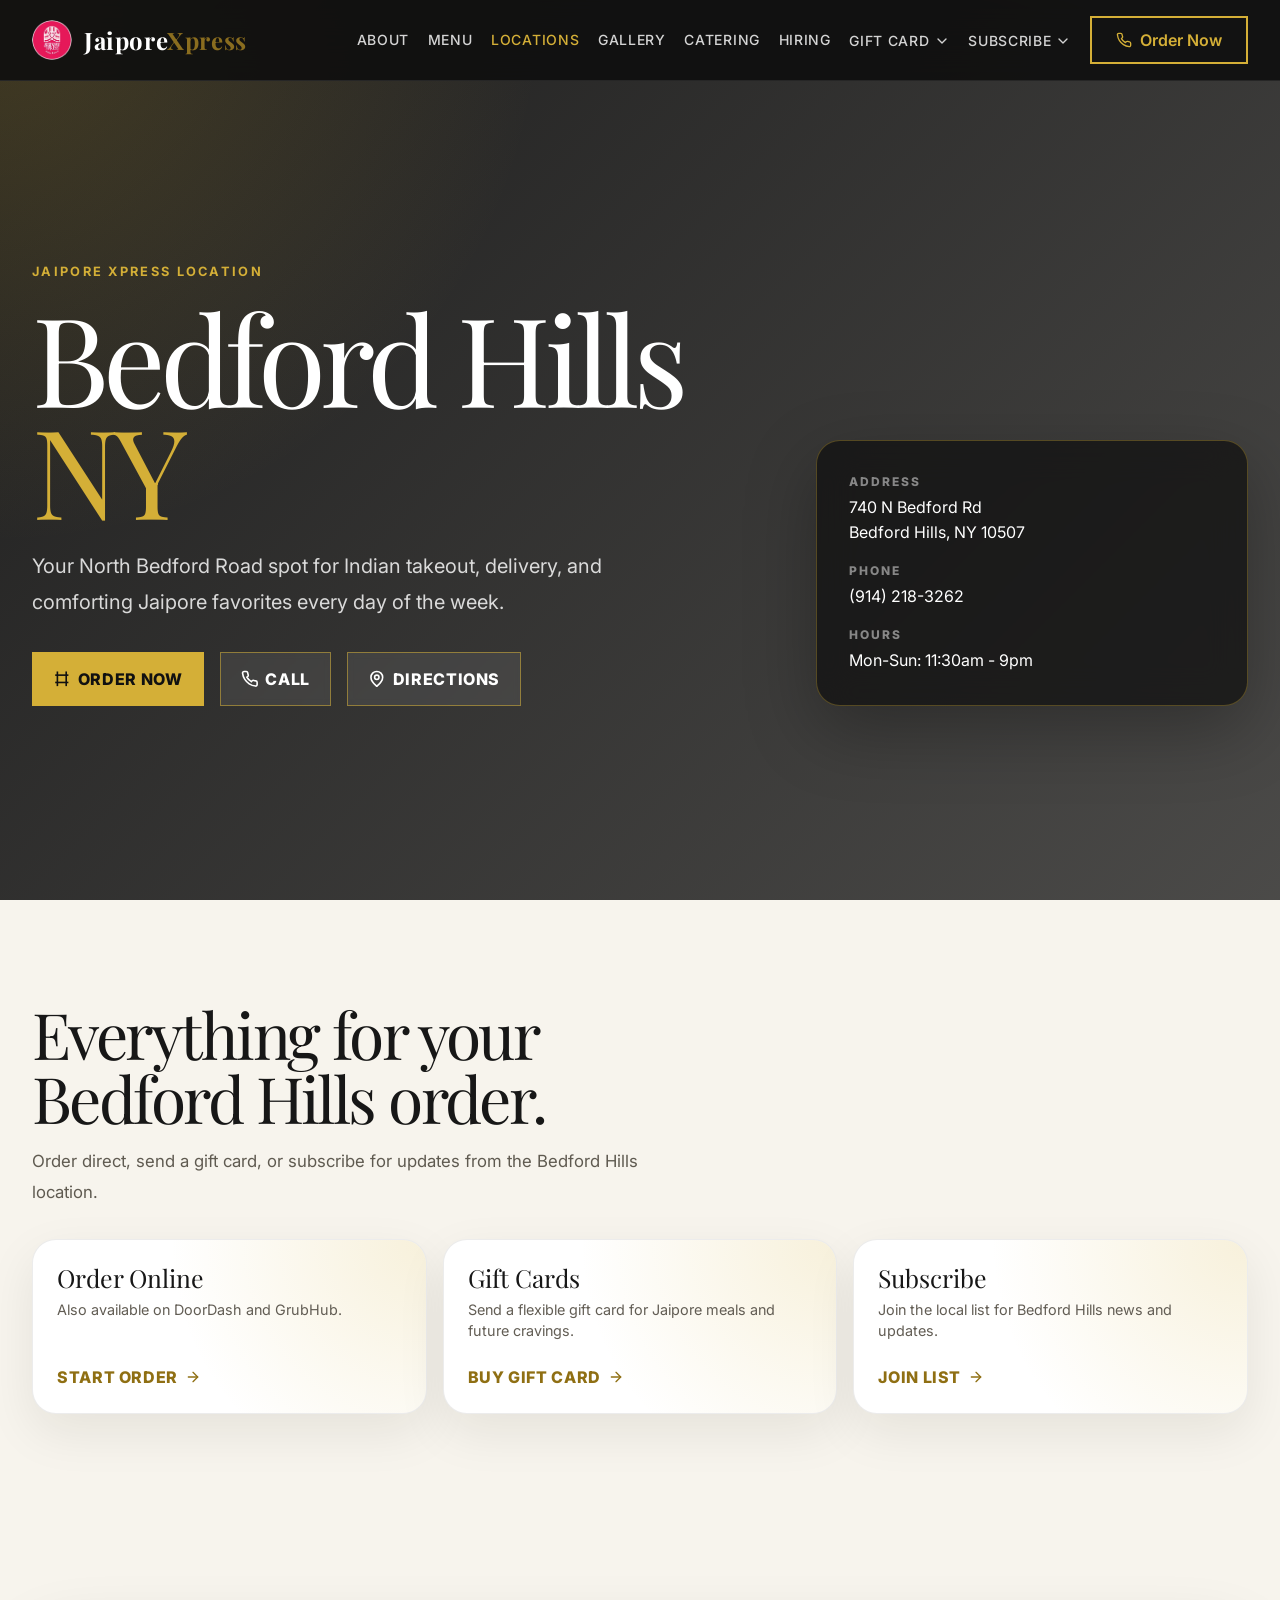
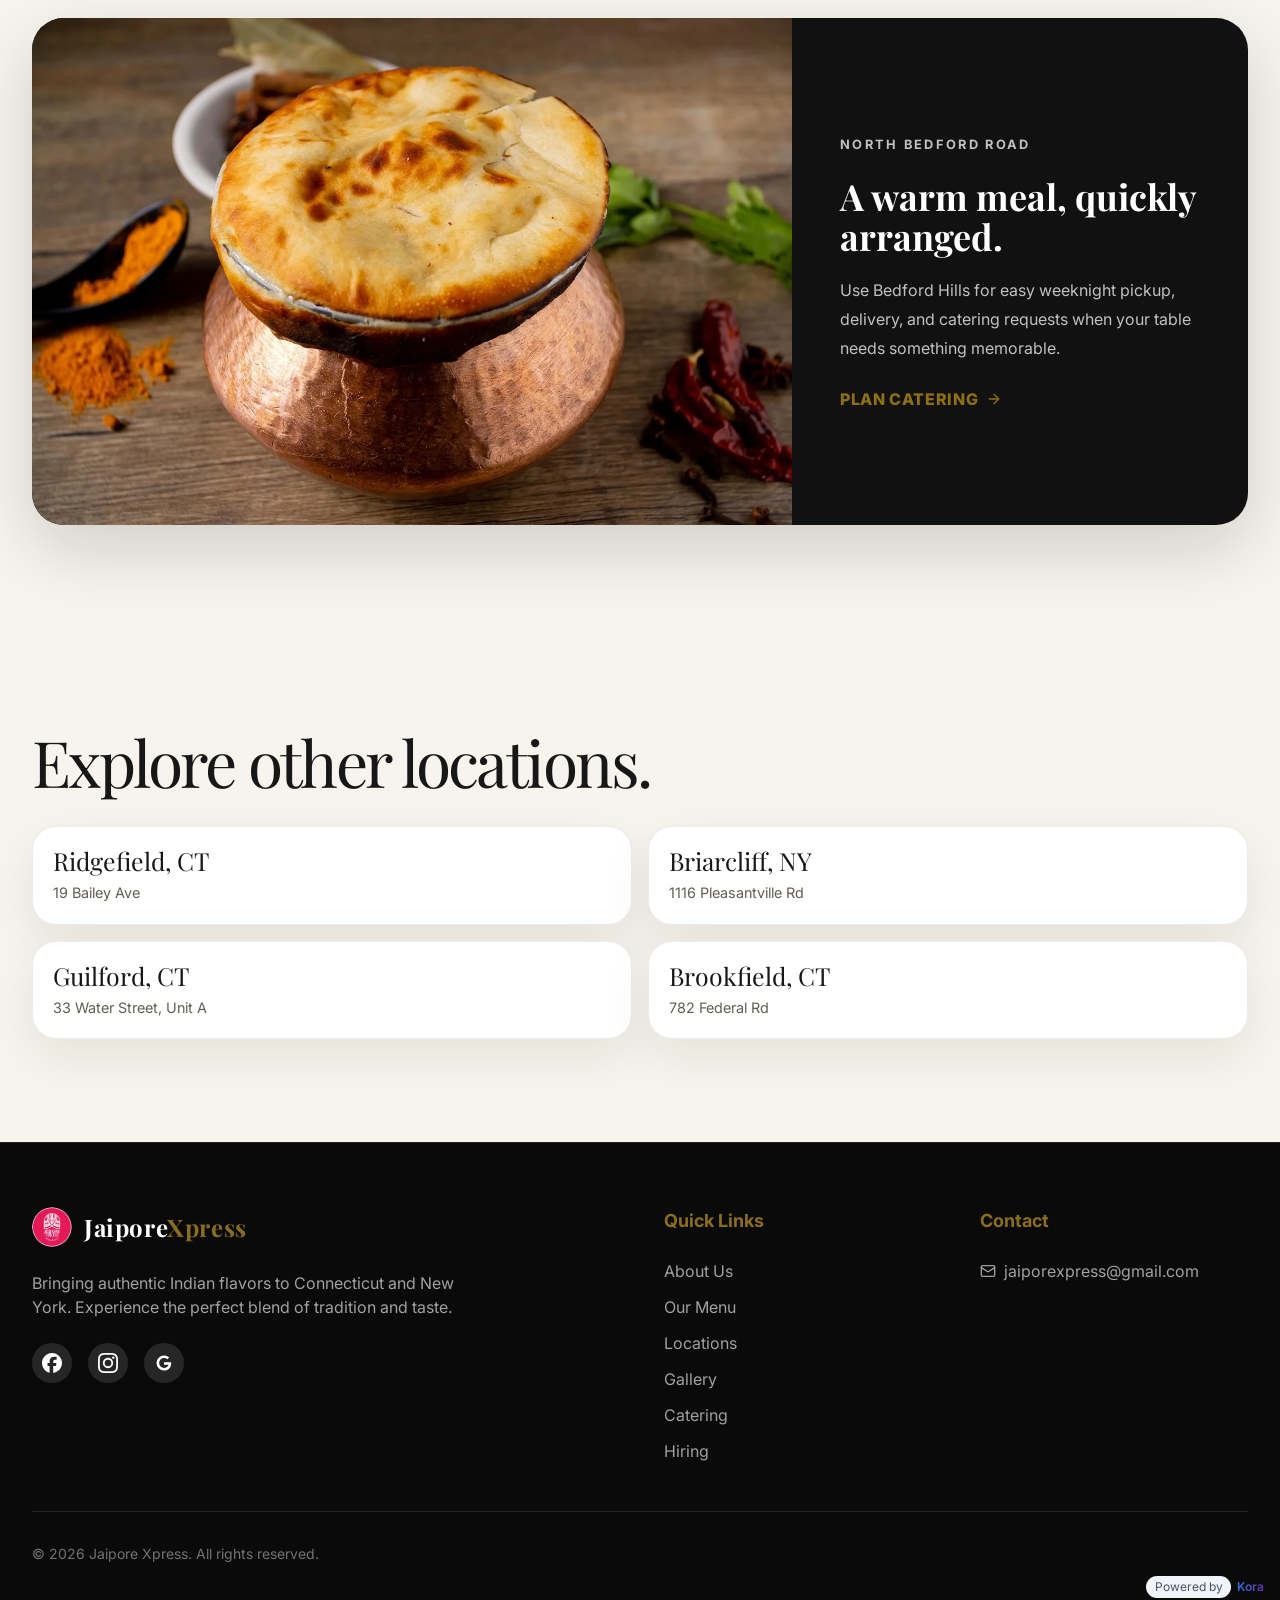
==== commit 9c427dd8: "fix: convert all images to WebP and host locally instead of raw Azure blob JPG/PNG (Lighthouse image" ====
--- a/bedford-hills.html
+++ b/bedford-hills.html
@@ -19,7 +19,7 @@
 <meta content="Jaipore Xpress Bedford Hills, NY" property="og:title"/>
 <meta content="Order Indian food, buy gift cards, subscribe for updates, or get directions to Jaipore Xpress in Bedford Hills, NY." property="og:description"/>
 <meta content="website" property="og:type"/>
-<meta content="https://quseprdus1.blob.core.windows.net/kora-business-images/user-media/baf7c43c-6d3d-419a-a4bb-284a47e2ac01/de8c94d8-887e-4625-825f-ec262dbc28df/1781246461_3sbsud.jpg" property="og:image"/>
+<meta content="assets/img/1781246461_3sbsud.webp" property="og:image"/>
 <meta content="summary_large_image" name="twitter:card"/>
 <link href="assets/styles.css" rel="stylesheet"/>
 <link href="assets/site-pages.css" rel="stylesheet"/>
@@ -53,14 +53,14 @@
 <meta content="https://jaiporexpress.com/bedford-hills" property="og:url"/>
 
 </link></link><!-- KORA_FAVICON_START -->
-<link href="https://quseprdus1.blob.core.windows.net/kora-business-images/user-media/baf7c43c-6d3d-419a-a4bb-284a47e2ac01/de8c94d8-887e-4625-825f-ec262dbc28df/1781245809_m58x0r.png" rel="icon" type="image/png"/>
-<link href="https://quseprdus1.blob.core.windows.net/kora-business-images/user-media/baf7c43c-6d3d-419a-a4bb-284a47e2ac01/de8c94d8-887e-4625-825f-ec262dbc28df/1781245809_m58x0r.png" rel="apple-touch-icon"/>
+<link href="assets/img/1781245809_m58x0r.webp" rel="icon" type="image/png"/>
+<link href="assets/img/1781245809_m58x0r.webp" rel="apple-touch-icon"/>
 <!-- KORA_FAVICON_END -->
 </head>
 <body class="location-page antialiased" data-page="locations">
 <div id="site-header"></div>
 <main id="main-content">
-<section class="location-hero" style="--location-hero-image: url('https://quseprdus1.blob.core.windows.net/kora-business-images/user-media/baf7c43c-6d3d-419a-a4bb-284a47e2ac01/de8c94d8-887e-4625-825f-ec262dbc28df/1781246461_3sbsud.jpg');">
+<section class="location-hero" style="--location-hero-image: url('assets/img/1781246461_3sbsud.webp');">
 <div class="location-hero-inner"><div class="location-hero-grid"><div>
 <p class="location-eyebrow">Jaipore Xpress location</p>
 <h1 class="location-hero-title">Bedford Hills <span>NY</span></h1>
@@ -84,7 +84,7 @@
 <article class="location-action-card"><div><h3>Subscribe</h3><p>Join the local list for Bedford Hills news and updates.</p></div><a class="location-card-link" href="https://www.toasttab.com/jaiporebedford/marketing-signup" rel="noopener noreferrer" target="_blank">Join list</a></article>
 </div></div></section>
 <section class="location-section pt-0"><div class="location-section-inner"><div class="location-feature"><div class="location-feature-grid">
-<img alt="Indian dishes from Jaipore Xpress Bedford Hills" loading="lazy" src="https://quseprdus1.blob.core.windows.net/kora-business-images/user-media/baf7c43c-6d3d-419a-a4bb-284a47e2ac01/de8c94d8-887e-4625-825f-ec262dbc28df/1781246469_ri03nk.jpg"/>
+<img alt="Indian dishes from Jaipore Xpress Bedford Hills" loading="lazy" src="assets/img/1781246469_ri03nk.webp"/>
 <div class="location-feature-copy"><p class="location-eyebrow">North Bedford Road</p><h2 class="font-display text-4xl font-bold mb-5">A warm meal, quickly arranged.</h2><p>Use Bedford Hills for easy weeknight pickup, delivery, and catering requests when your table needs something memorable.</p><a class="location-card-link" href="catering.html">Plan catering</a></div>
 </div></div></div></section>
 <section class="location-section pt-0"><div class="location-section-inner"><div class="location-section-heading"><h2>Explore other locations.</h2></div><div class="location-nearby-grid">
--- a/assets/site-pages.css
+++ b/assets/site-pages.css
@@ -32,7 +32,7 @@
 }
 
 .text-gold {
-  color: #D4AF37;
+  color: #8a6d1f;
 }
 
 .bg-gold {
@@ -173,7 +173,7 @@
   padding: clamp(7rem, 10vw, 9rem) 1rem clamp(4rem, 7vw, 6rem);
   background:
     linear-gradient(rgba(15, 15, 15, 0.74), rgba(15, 15, 15, 0.82)),
-    url('https://quseprdus1.blob.core.windows.net/kora-business-images/user-media/baf7c43c-6d3d-419a-a4bb-284a47e2ac01/de8c94d8-887e-4625-825f-ec262dbc28df/1781246413_we0vv4.jpg') center / cover no-repeat;
+    url('assets/img/1781246413_we0vv4.webp') center / cover no-repeat;
 }
 
 .form-page-wrap {
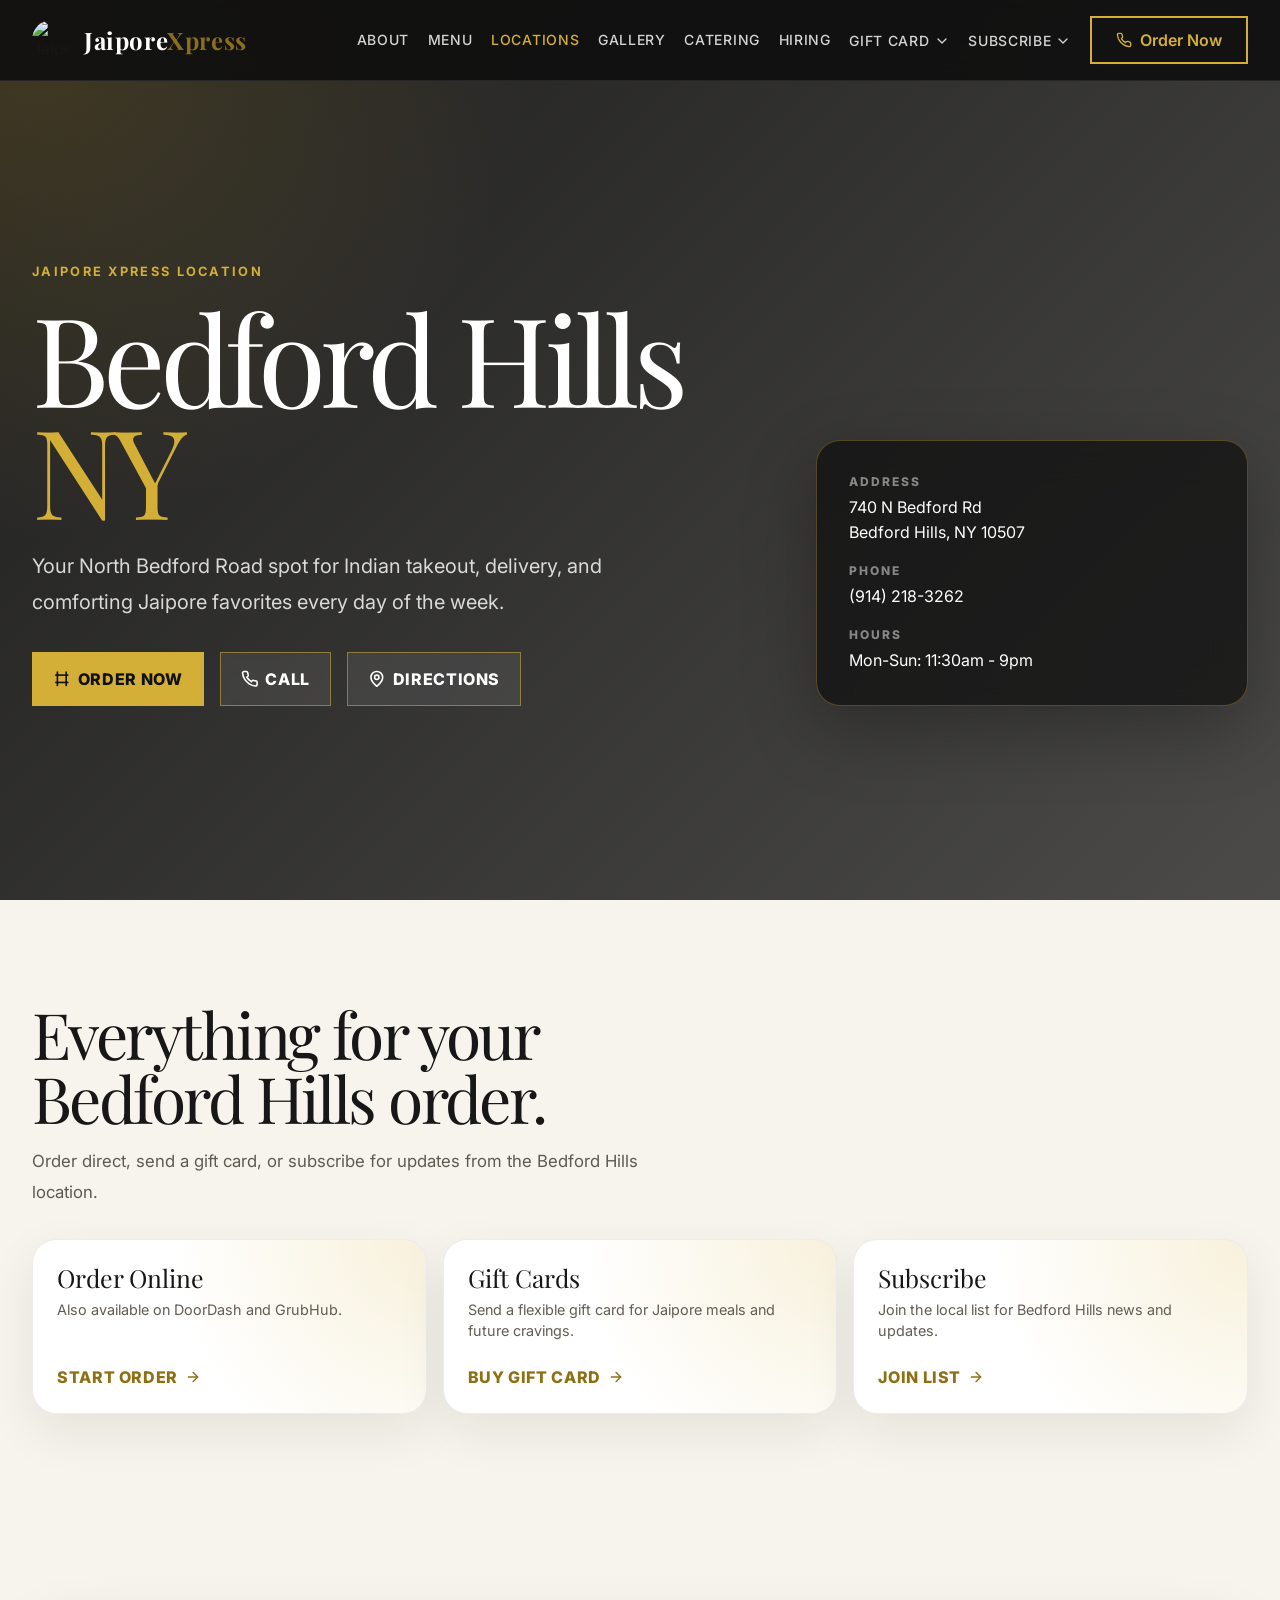
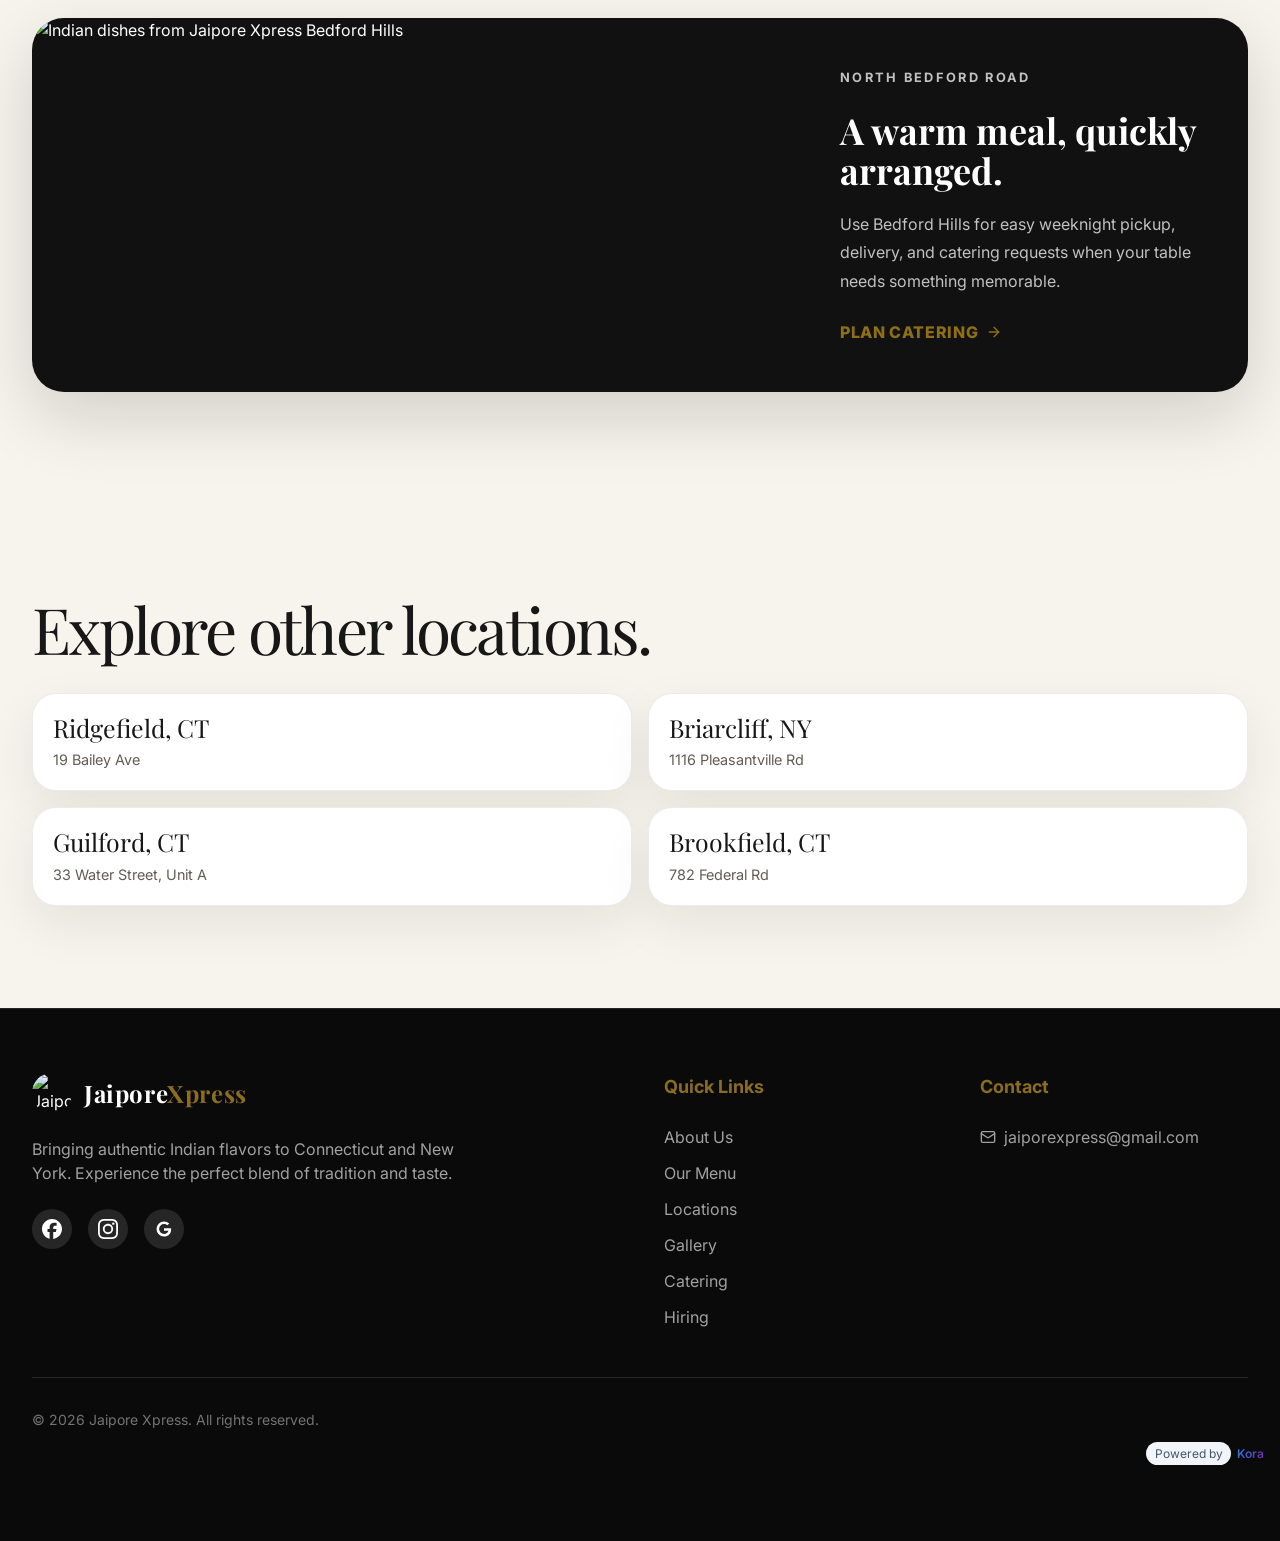
==== commit 3a06594f: "Revert "fix: convert all images to WebP and host locally instead of raw Azure blob JPG/PNG (Lighthou" ====
--- a/bedford-hills.html
+++ b/bedford-hills.html
@@ -19,7 +19,7 @@
 <meta content="Jaipore Xpress Bedford Hills, NY" property="og:title"/>
 <meta content="Order Indian food, buy gift cards, subscribe for updates, or get directions to Jaipore Xpress in Bedford Hills, NY." property="og:description"/>
 <meta content="website" property="og:type"/>
-<meta content="assets/img/1781246461_3sbsud.webp" property="og:image"/>
+<meta content="https://quseprdus1.blob.core.windows.net/kora-business-images/user-media/baf7c43c-6d3d-419a-a4bb-284a47e2ac01/de8c94d8-887e-4625-825f-ec262dbc28df/1781246461_3sbsud.jpg" property="og:image"/>
 <meta content="summary_large_image" name="twitter:card"/>
 <link href="assets/styles.css" rel="stylesheet"/>
 <link href="assets/site-pages.css" rel="stylesheet"/>
@@ -53,14 +53,14 @@
 <meta content="https://jaiporexpress.com/bedford-hills" property="og:url"/>
 
 </link></link><!-- KORA_FAVICON_START -->
-<link href="assets/img/1781245809_m58x0r.webp" rel="icon" type="image/png"/>
-<link href="assets/img/1781245809_m58x0r.webp" rel="apple-touch-icon"/>
+<link href="https://quseprdus1.blob.core.windows.net/kora-business-images/user-media/baf7c43c-6d3d-419a-a4bb-284a47e2ac01/de8c94d8-887e-4625-825f-ec262dbc28df/1781245809_m58x0r.png" rel="icon" type="image/png"/>
+<link href="https://quseprdus1.blob.core.windows.net/kora-business-images/user-media/baf7c43c-6d3d-419a-a4bb-284a47e2ac01/de8c94d8-887e-4625-825f-ec262dbc28df/1781245809_m58x0r.png" rel="apple-touch-icon"/>
 <!-- KORA_FAVICON_END -->
 </head>
 <body class="location-page antialiased" data-page="locations">
 <div id="site-header"></div>
 <main id="main-content">
-<section class="location-hero" style="--location-hero-image: url('assets/img/1781246461_3sbsud.webp');">
+<section class="location-hero" style="--location-hero-image: url('https://quseprdus1.blob.core.windows.net/kora-business-images/user-media/baf7c43c-6d3d-419a-a4bb-284a47e2ac01/de8c94d8-887e-4625-825f-ec262dbc28df/1781246461_3sbsud.jpg');">
 <div class="location-hero-inner"><div class="location-hero-grid"><div>
 <p class="location-eyebrow">Jaipore Xpress location</p>
 <h1 class="location-hero-title">Bedford Hills <span>NY</span></h1>
@@ -84,7 +84,7 @@
 <article class="location-action-card"><div><h3>Subscribe</h3><p>Join the local list for Bedford Hills news and updates.</p></div><a class="location-card-link" href="https://www.toasttab.com/jaiporebedford/marketing-signup" rel="noopener noreferrer" target="_blank">Join list</a></article>
 </div></div></section>
 <section class="location-section pt-0"><div class="location-section-inner"><div class="location-feature"><div class="location-feature-grid">
-<img alt="Indian dishes from Jaipore Xpress Bedford Hills" loading="lazy" src="assets/img/1781246469_ri03nk.webp"/>
+<img alt="Indian dishes from Jaipore Xpress Bedford Hills" loading="lazy" src="https://quseprdus1.blob.core.windows.net/kora-business-images/user-media/baf7c43c-6d3d-419a-a4bb-284a47e2ac01/de8c94d8-887e-4625-825f-ec262dbc28df/1781246469_ri03nk.jpg"/>
 <div class="location-feature-copy"><p class="location-eyebrow">North Bedford Road</p><h2 class="font-display text-4xl font-bold mb-5">A warm meal, quickly arranged.</h2><p>Use Bedford Hills for easy weeknight pickup, delivery, and catering requests when your table needs something memorable.</p><a class="location-card-link" href="catering.html">Plan catering</a></div>
 </div></div></div></section>
 <section class="location-section pt-0"><div class="location-section-inner"><div class="location-section-heading"><h2>Explore other locations.</h2></div><div class="location-nearby-grid">
--- a/assets/site-pages.css
+++ b/assets/site-pages.css
@@ -173,7 +173,7 @@
   padding: clamp(7rem, 10vw, 9rem) 1rem clamp(4rem, 7vw, 6rem);
   background:
     linear-gradient(rgba(15, 15, 15, 0.74), rgba(15, 15, 15, 0.82)),
-    url('assets/img/1781246413_we0vv4.webp') center / cover no-repeat;
+    url('https://quseprdus1.blob.core.windows.net/kora-business-images/user-media/baf7c43c-6d3d-419a-a4bb-284a47e2ac01/de8c94d8-887e-4625-825f-ec262dbc28df/1781246413_we0vv4.jpg') center / cover no-repeat;
 }
 
 .form-page-wrap {
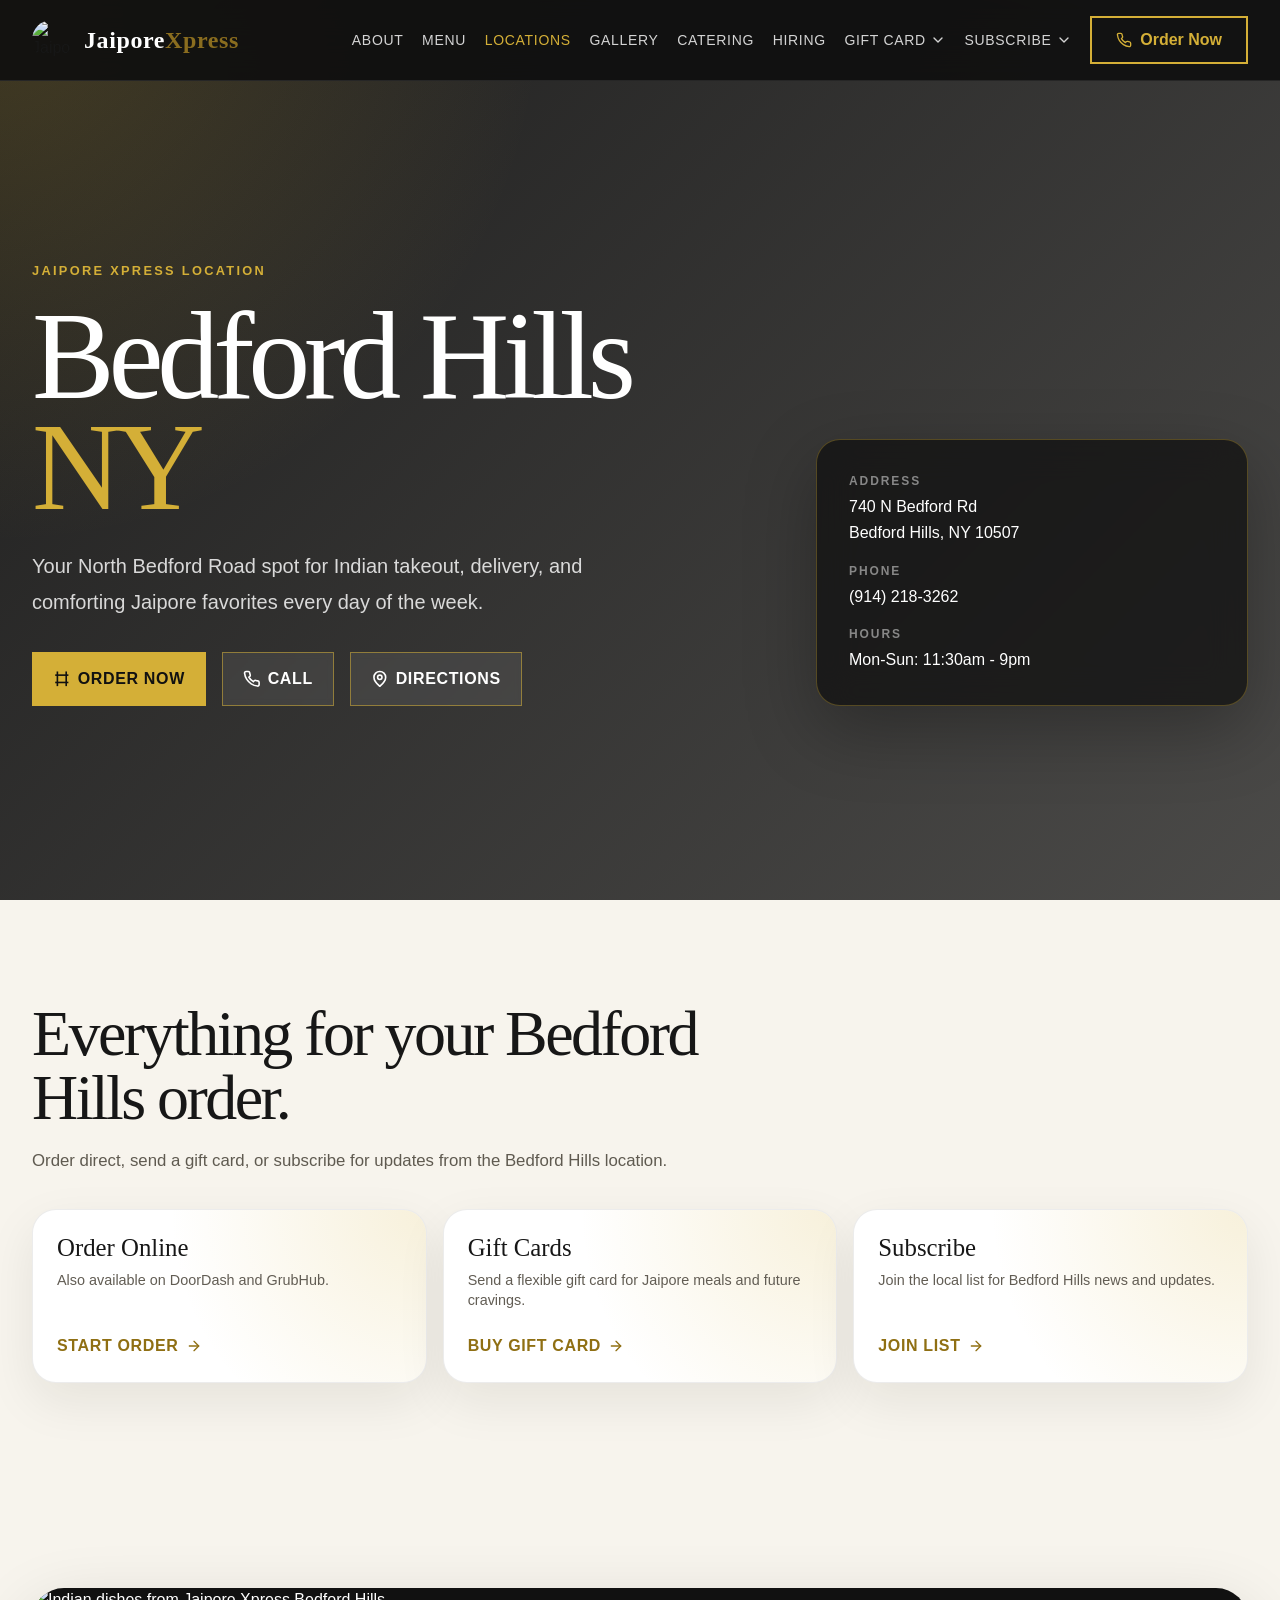
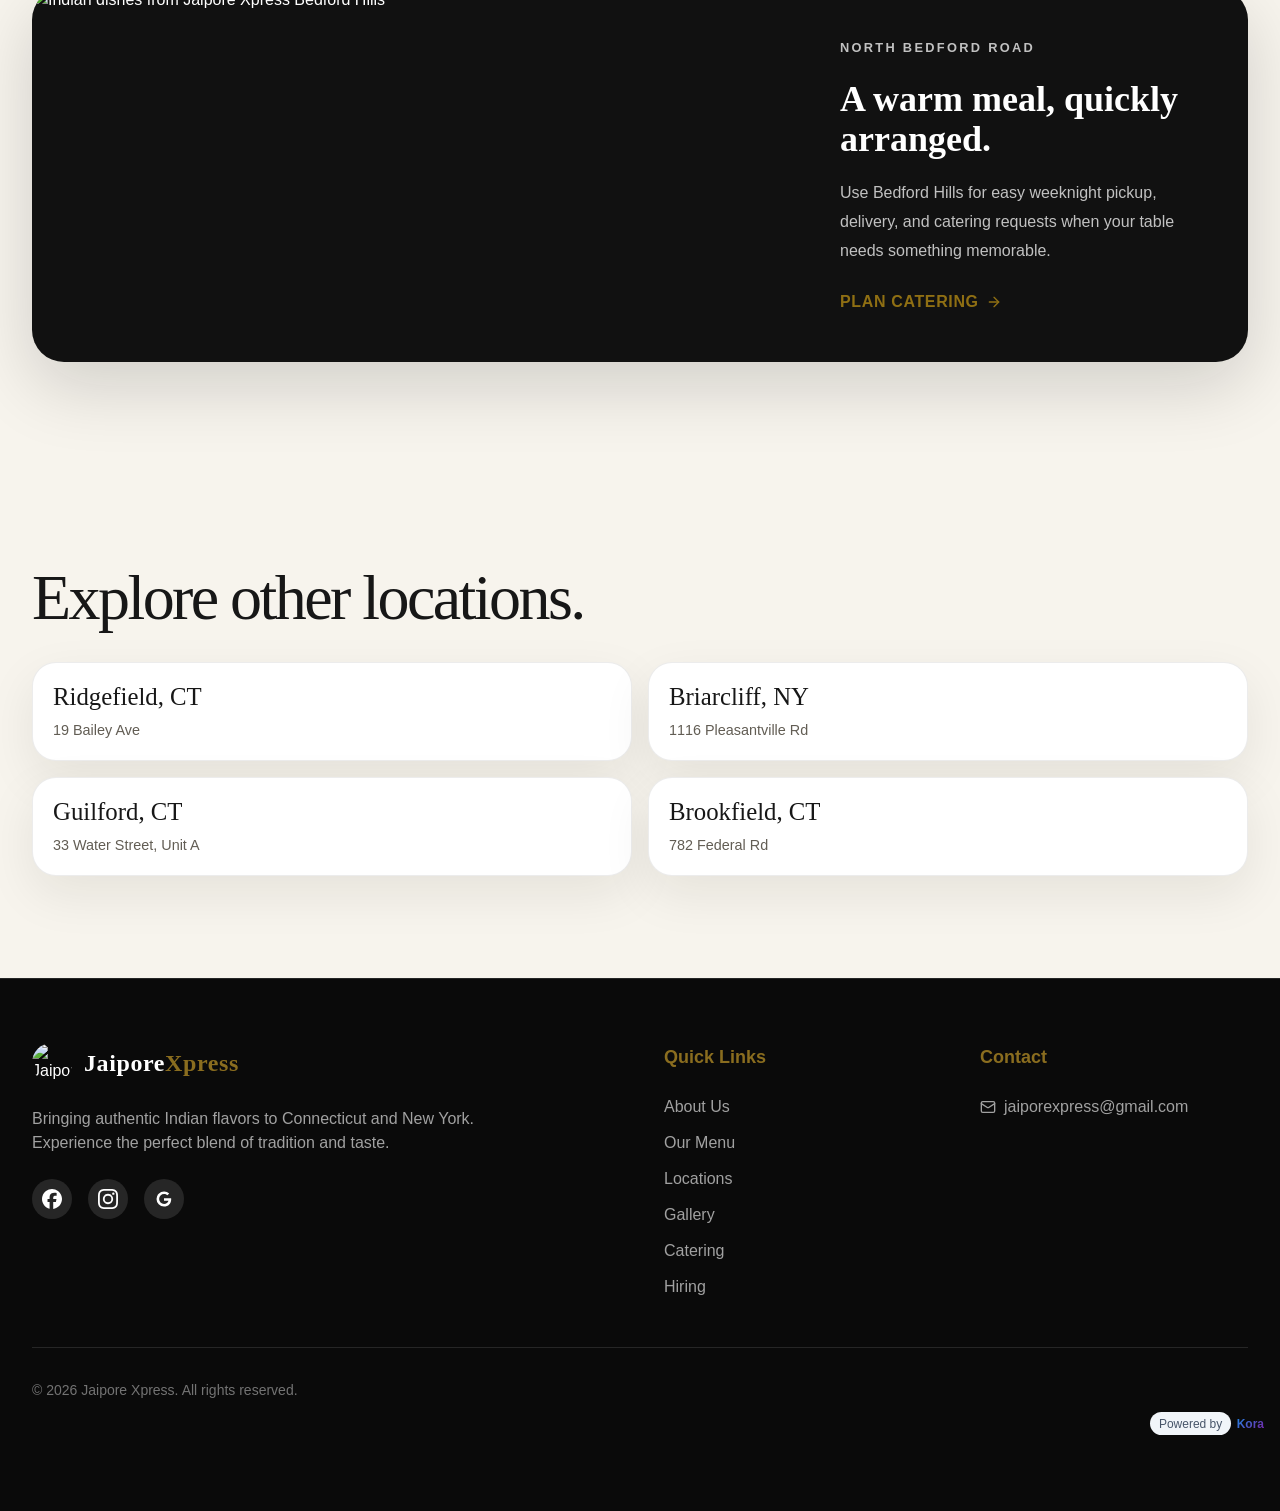
==== commit b373b025: "refactor: replace Google Fonts links with Kora font placeholders across multiple HTML files and upda" ====
--- a/bedford-hills.html
+++ b/bedford-hills.html
@@ -19,7 +19,7 @@
 <meta content="Jaipore Xpress Bedford Hills, NY" property="og:title"/>
 <meta content="Order Indian food, buy gift cards, subscribe for updates, or get directions to Jaipore Xpress in Bedford Hills, NY." property="og:description"/>
 <meta content="website" property="og:type"/>
-<meta content="https://quseprdus1.blob.core.windows.net/kora-business-images/user-media/baf7c43c-6d3d-419a-a4bb-284a47e2ac01/de8c94d8-887e-4625-825f-ec262dbc28df/1781246461_3sbsud.jpg" property="og:image"/>
+<meta content="https://quseprdus1.blob.core.windows.net/kora-business-images/v2-uploads/baf7c43c-6d3d-419a-a4bb-284a47e2ac01/aade0ef5-1345-4a67-b363-73c57ce6152d-08_1781246461_3sbsud.webp" property="og:image"/>
 <meta content="summary_large_image" name="twitter:card"/>
 <link href="assets/styles.css" rel="stylesheet"/>
 <link href="assets/site-pages.css" rel="stylesheet"/>
@@ -43,24 +43,21 @@
   "url": "https://jaiporexpress.com/bedford-hills"
 }</script>
 <!-- KORA_GOOGLE_FONTS_START -->
-<link rel="preconnect" href="https://fonts.googleapis.com">
-<link rel="preconnect" href="https://fonts.gstatic.com" crossorigin>
-<link rel="preload" as="style" href="https://fonts.googleapis.com/css2?family=Playfair+Display:wght@400;600;700&amp;family=Inter:wght@400;600;700&amp;display=swap" onload="this.onload=null;this.rel='stylesheet'">
-<noscript><link rel="stylesheet" href="https://fonts.googleapis.com/css2?family=Playfair+Display:wght@400;600;700&amp;family=Inter:wght@400;600;700&amp;display=swap"></noscript>
+<!-- kora:fonts --><!-- /kora:fonts -->
 <!-- KORA_GOOGLE_FONTS_END -->
 <meta content="index, follow" name="robots"/>
 <link href="https://jaiporexpress.com/bedford-hills" rel="canonical">
 <meta content="https://jaiporexpress.com/bedford-hills" property="og:url"/>
 
 </link></link><!-- KORA_FAVICON_START -->
-<link href="https://quseprdus1.blob.core.windows.net/kora-business-images/user-media/baf7c43c-6d3d-419a-a4bb-284a47e2ac01/de8c94d8-887e-4625-825f-ec262dbc28df/1781245809_m58x0r.png" rel="icon" type="image/png"/>
-<link href="https://quseprdus1.blob.core.windows.net/kora-business-images/user-media/baf7c43c-6d3d-419a-a4bb-284a47e2ac01/de8c94d8-887e-4625-825f-ec262dbc28df/1781245809_m58x0r.png" rel="apple-touch-icon"/>
+<link href="https://quseprdus1.blob.core.windows.net/kora-business-images/v2-uploads/baf7c43c-6d3d-419a-a4bb-284a47e2ac01/eb281b37-d2e6-4216-b172-bf02acd7e3a9-01_1781245809_m58x0r.webp" rel="icon" type="image/png"/>
+<link href="https://quseprdus1.blob.core.windows.net/kora-business-images/v2-uploads/baf7c43c-6d3d-419a-a4bb-284a47e2ac01/eb281b37-d2e6-4216-b172-bf02acd7e3a9-01_1781245809_m58x0r.webp" rel="apple-touch-icon"/>
 <!-- KORA_FAVICON_END -->
 </head>
 <body class="location-page antialiased" data-page="locations">
 <div id="site-header"></div>
 <main id="main-content">
-<section class="location-hero" style="--location-hero-image: url('https://quseprdus1.blob.core.windows.net/kora-business-images/user-media/baf7c43c-6d3d-419a-a4bb-284a47e2ac01/de8c94d8-887e-4625-825f-ec262dbc28df/1781246461_3sbsud.jpg');">
+<section class="location-hero" style="--location-hero-image: url('https://quseprdus1.blob.core.windows.net/kora-business-images/v2-uploads/baf7c43c-6d3d-419a-a4bb-284a47e2ac01/aade0ef5-1345-4a67-b363-73c57ce6152d-08_1781246461_3sbsud.webp');">
 <div class="location-hero-inner"><div class="location-hero-grid"><div>
 <p class="location-eyebrow">Jaipore Xpress location</p>
 <h1 class="location-hero-title">Bedford Hills <span>NY</span></h1>
@@ -84,7 +81,7 @@
 <article class="location-action-card"><div><h3>Subscribe</h3><p>Join the local list for Bedford Hills news and updates.</p></div><a class="location-card-link" href="https://www.toasttab.com/jaiporebedford/marketing-signup" rel="noopener noreferrer" target="_blank">Join list</a></article>
 </div></div></section>
 <section class="location-section pt-0"><div class="location-section-inner"><div class="location-feature"><div class="location-feature-grid">
-<img alt="Indian dishes from Jaipore Xpress Bedford Hills" loading="lazy" src="https://quseprdus1.blob.core.windows.net/kora-business-images/user-media/baf7c43c-6d3d-419a-a4bb-284a47e2ac01/de8c94d8-887e-4625-825f-ec262dbc28df/1781246469_ri03nk.jpg"/>
+<img alt="Indian dishes from Jaipore Xpress Bedford Hills" loading="lazy" src="https://quseprdus1.blob.core.windows.net/kora-business-images/v2-uploads/baf7c43c-6d3d-419a-a4bb-284a47e2ac01/362f2e68-e1bb-4286-91cf-0dc47a681bd5-09_1781246469_ri03nk.webp"/>
 <div class="location-feature-copy"><p class="location-eyebrow">North Bedford Road</p><h2 class="font-display text-4xl font-bold mb-5">A warm meal, quickly arranged.</h2><p>Use Bedford Hills for easy weeknight pickup, delivery, and catering requests when your table needs something memorable.</p><a class="location-card-link" href="catering.html">Plan catering</a></div>
 </div></div></div></section>
 <section class="location-section pt-0"><div class="location-section-inner"><div class="location-section-heading"><h2>Explore other locations.</h2></div><div class="location-nearby-grid">
--- a/assets/site-pages.css
+++ b/assets/site-pages.css
@@ -1,5 +1,5 @@
 body {
-  font-family: 'Inter', sans-serif;
+  font-family: var(--kora-font-body, 'Inter'), sans-serif;
 }
 
 /* Clickable controls (location, catering, hiring pages) */
@@ -28,7 +28,7 @@
 }
 
 .font-display {
-  font-family: 'Playfair Display', serif;
+  font-family: var(--kora-font-heading, 'Playfair Display'), serif;
 }
 
 .text-gold {
@@ -251,7 +251,7 @@
 
 .location-hero-title {
   max-width: 48rem;
-  font-family: 'Playfair Display', serif;
+  font-family: var(--kora-font-heading, 'Playfair Display'), serif;
   font-size: clamp(3.5rem, 10vw, 7.75rem);
   line-height: 0.9;
   letter-spacing: -0.05em;
@@ -394,7 +394,7 @@
 }
 
 .location-section-heading h2 {
-  font-family: 'Playfair Display', serif;
+  font-family: var(--kora-font-heading, 'Playfair Display'), serif;
   font-size: clamp(2.4rem, 5vw, 4.5rem);
   line-height: 1;
   letter-spacing: -0.04em;
@@ -452,7 +452,7 @@
 .location-action-card h3,
 .location-info-card h3,
 .location-nearby-card h3 {
-  font-family: 'Playfair Display', serif;
+  font-family: var(--kora-font-heading, 'Playfair Display'), serif;
   font-size: 1.55rem;
   line-height: 1.15;
 }
